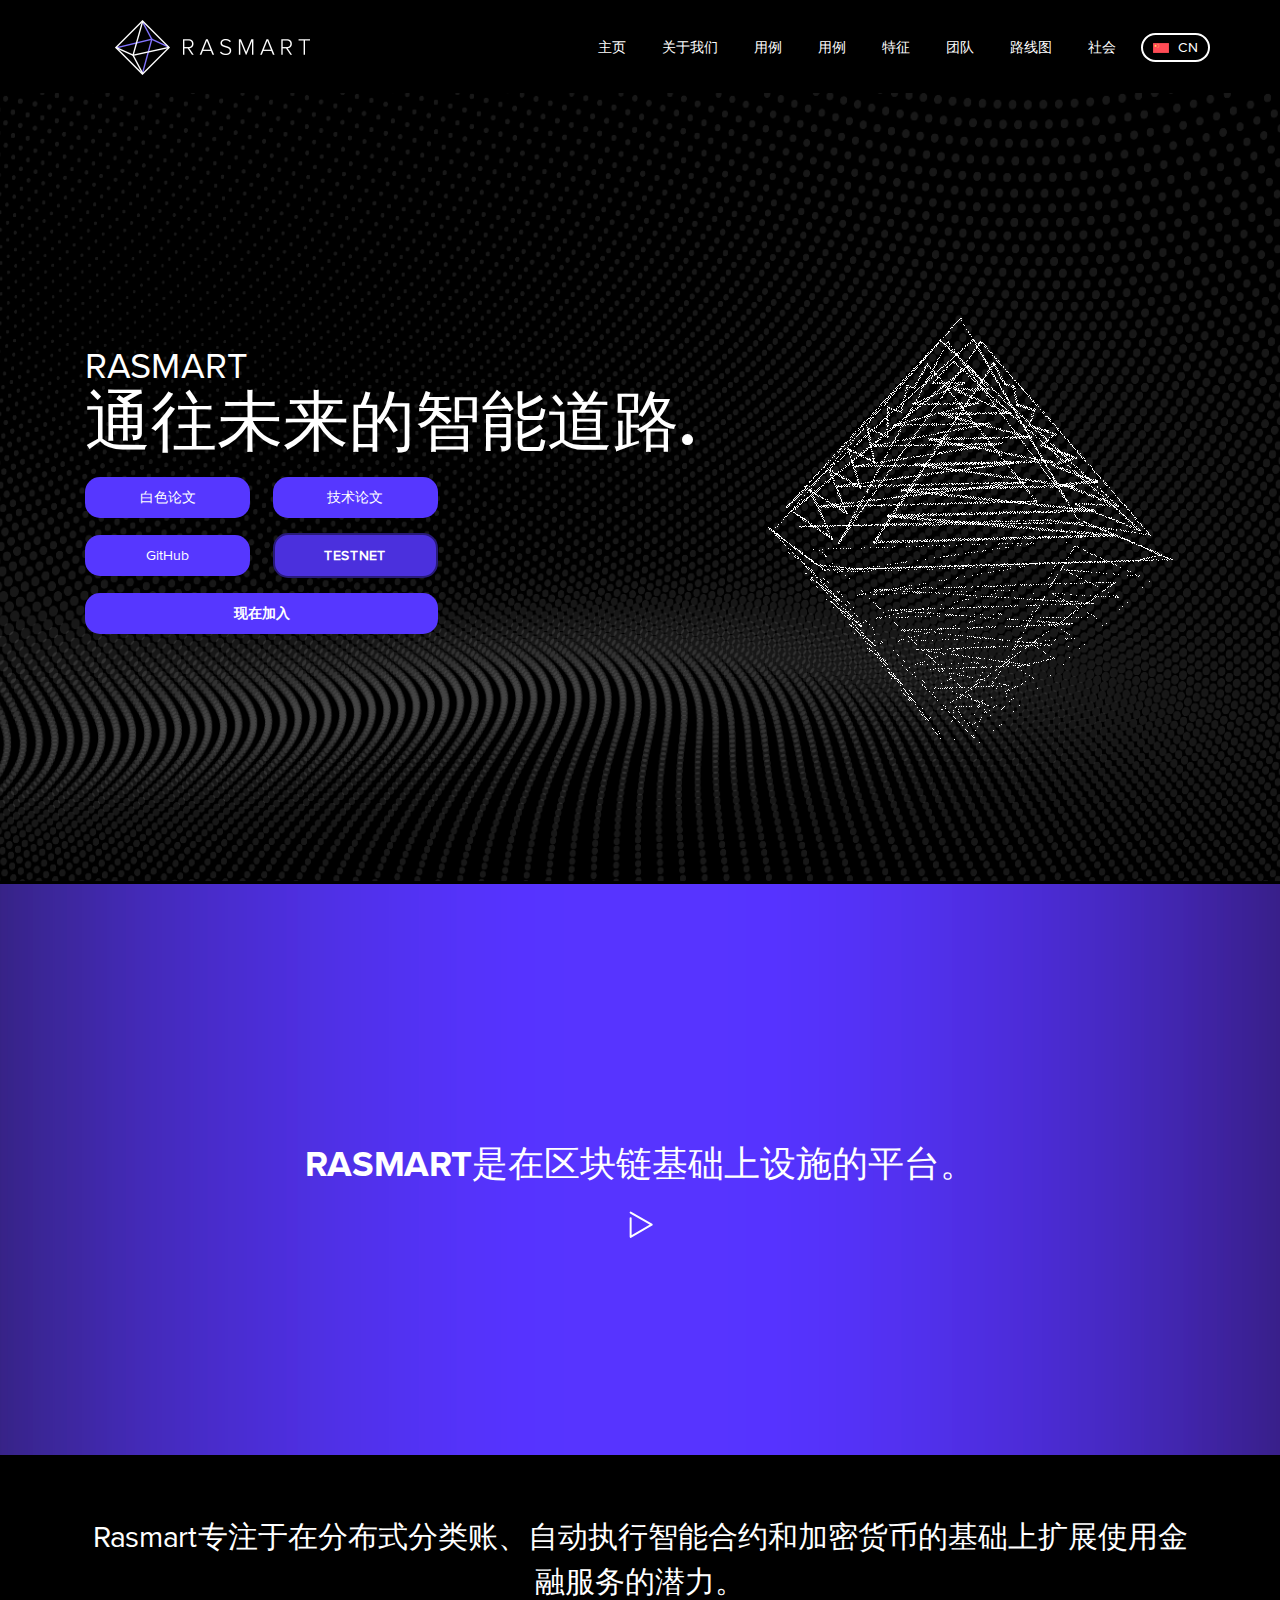
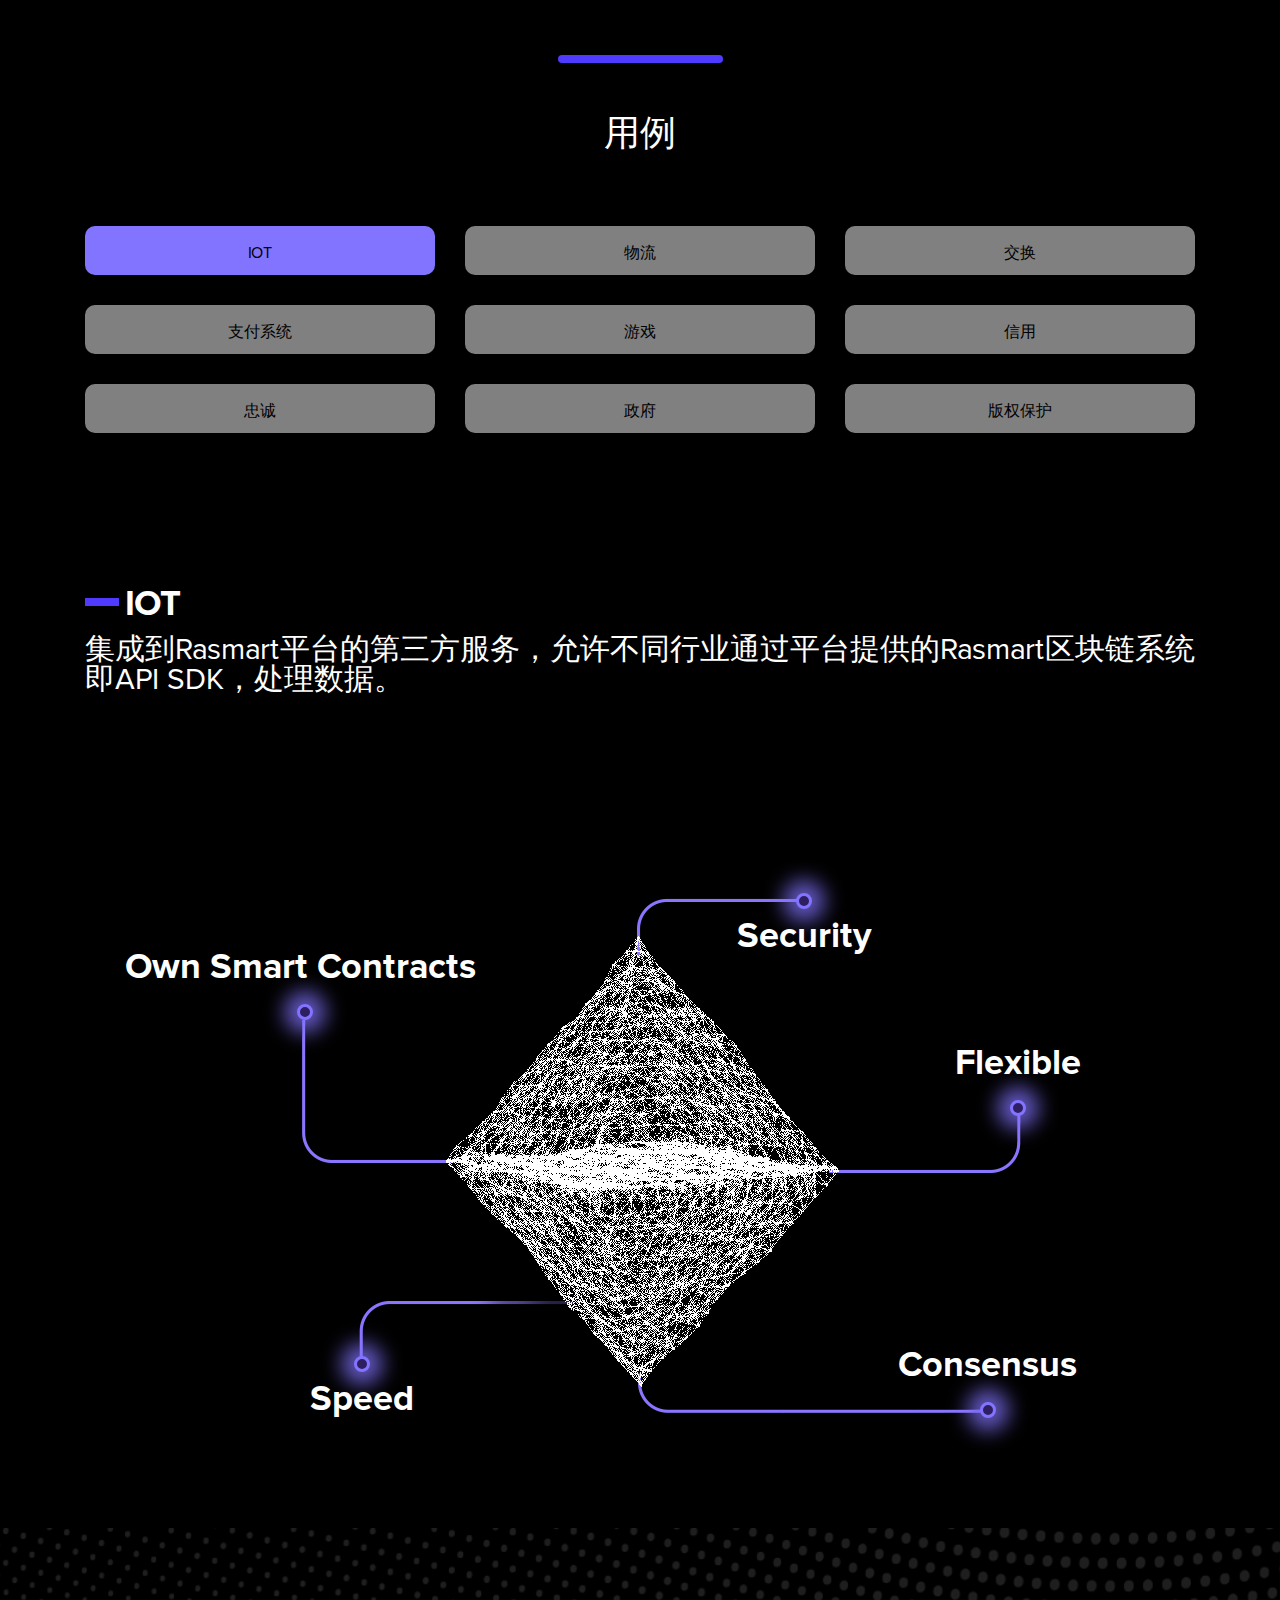
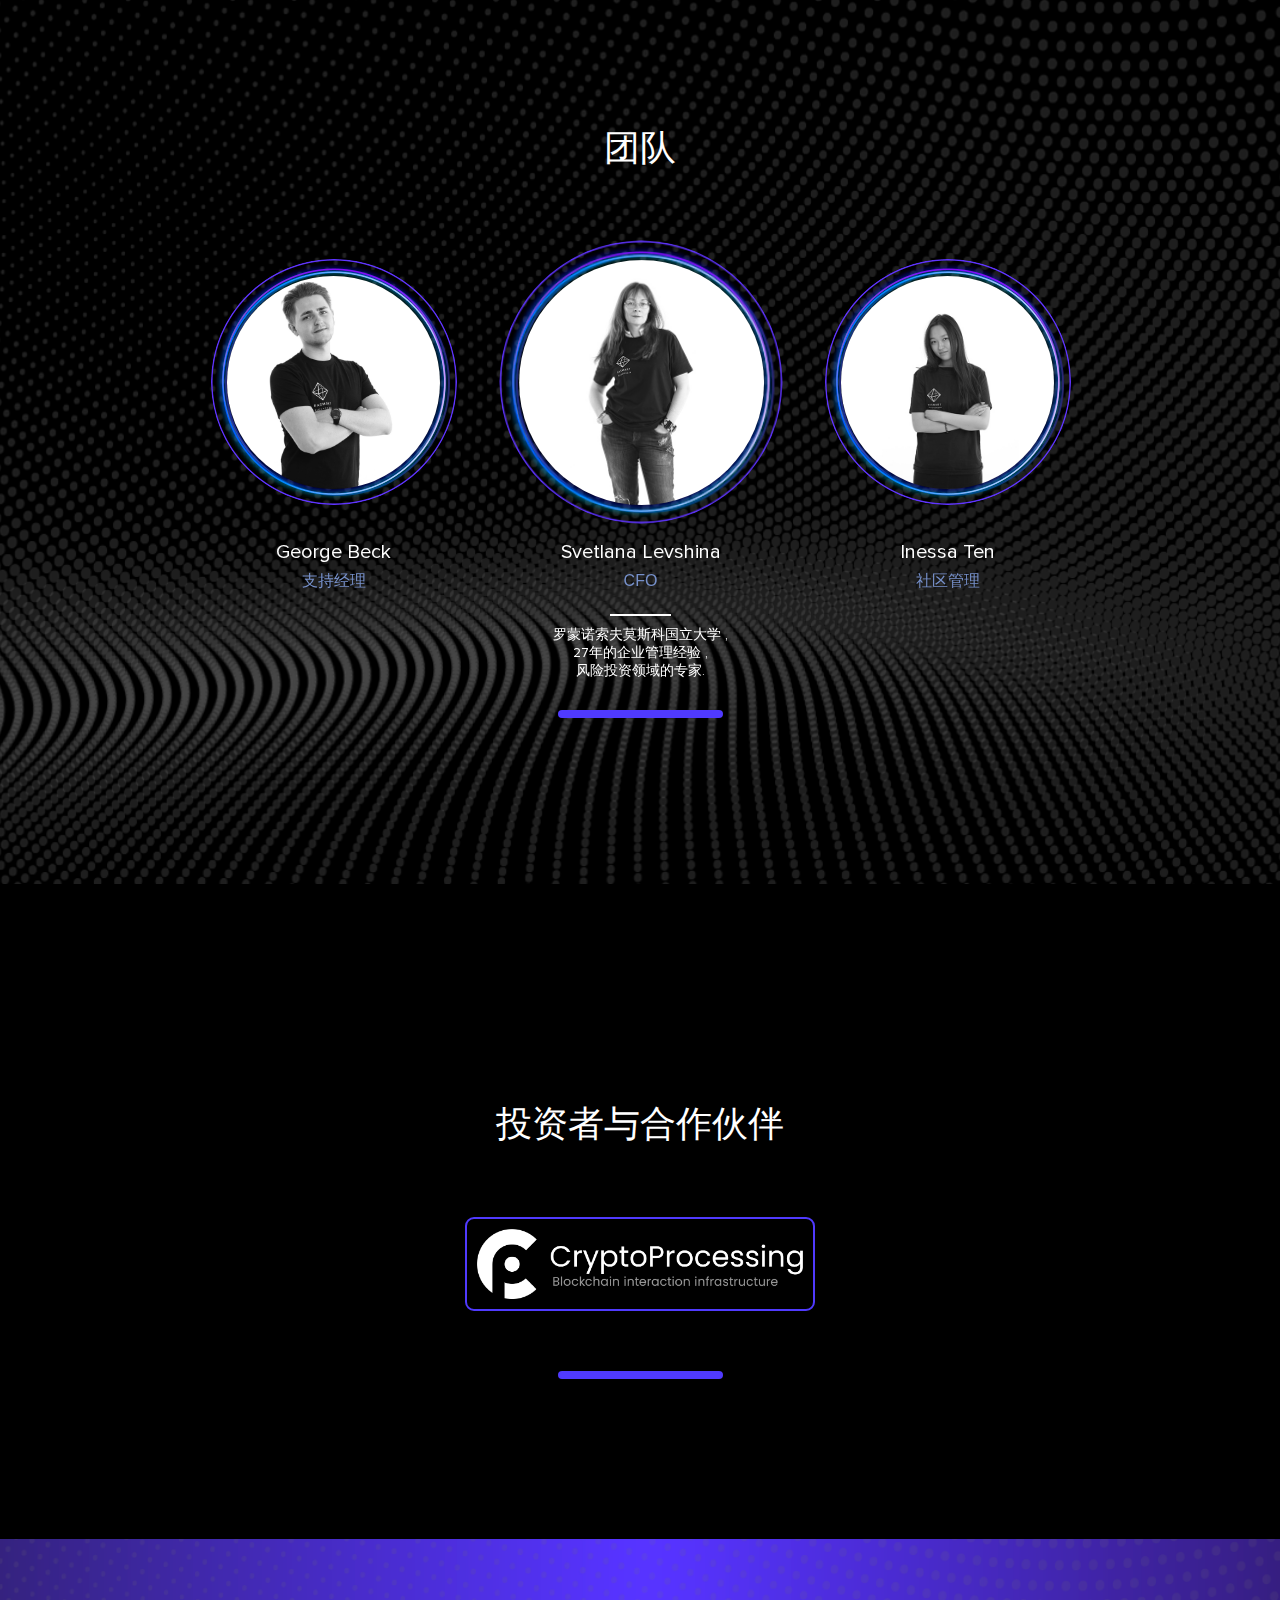
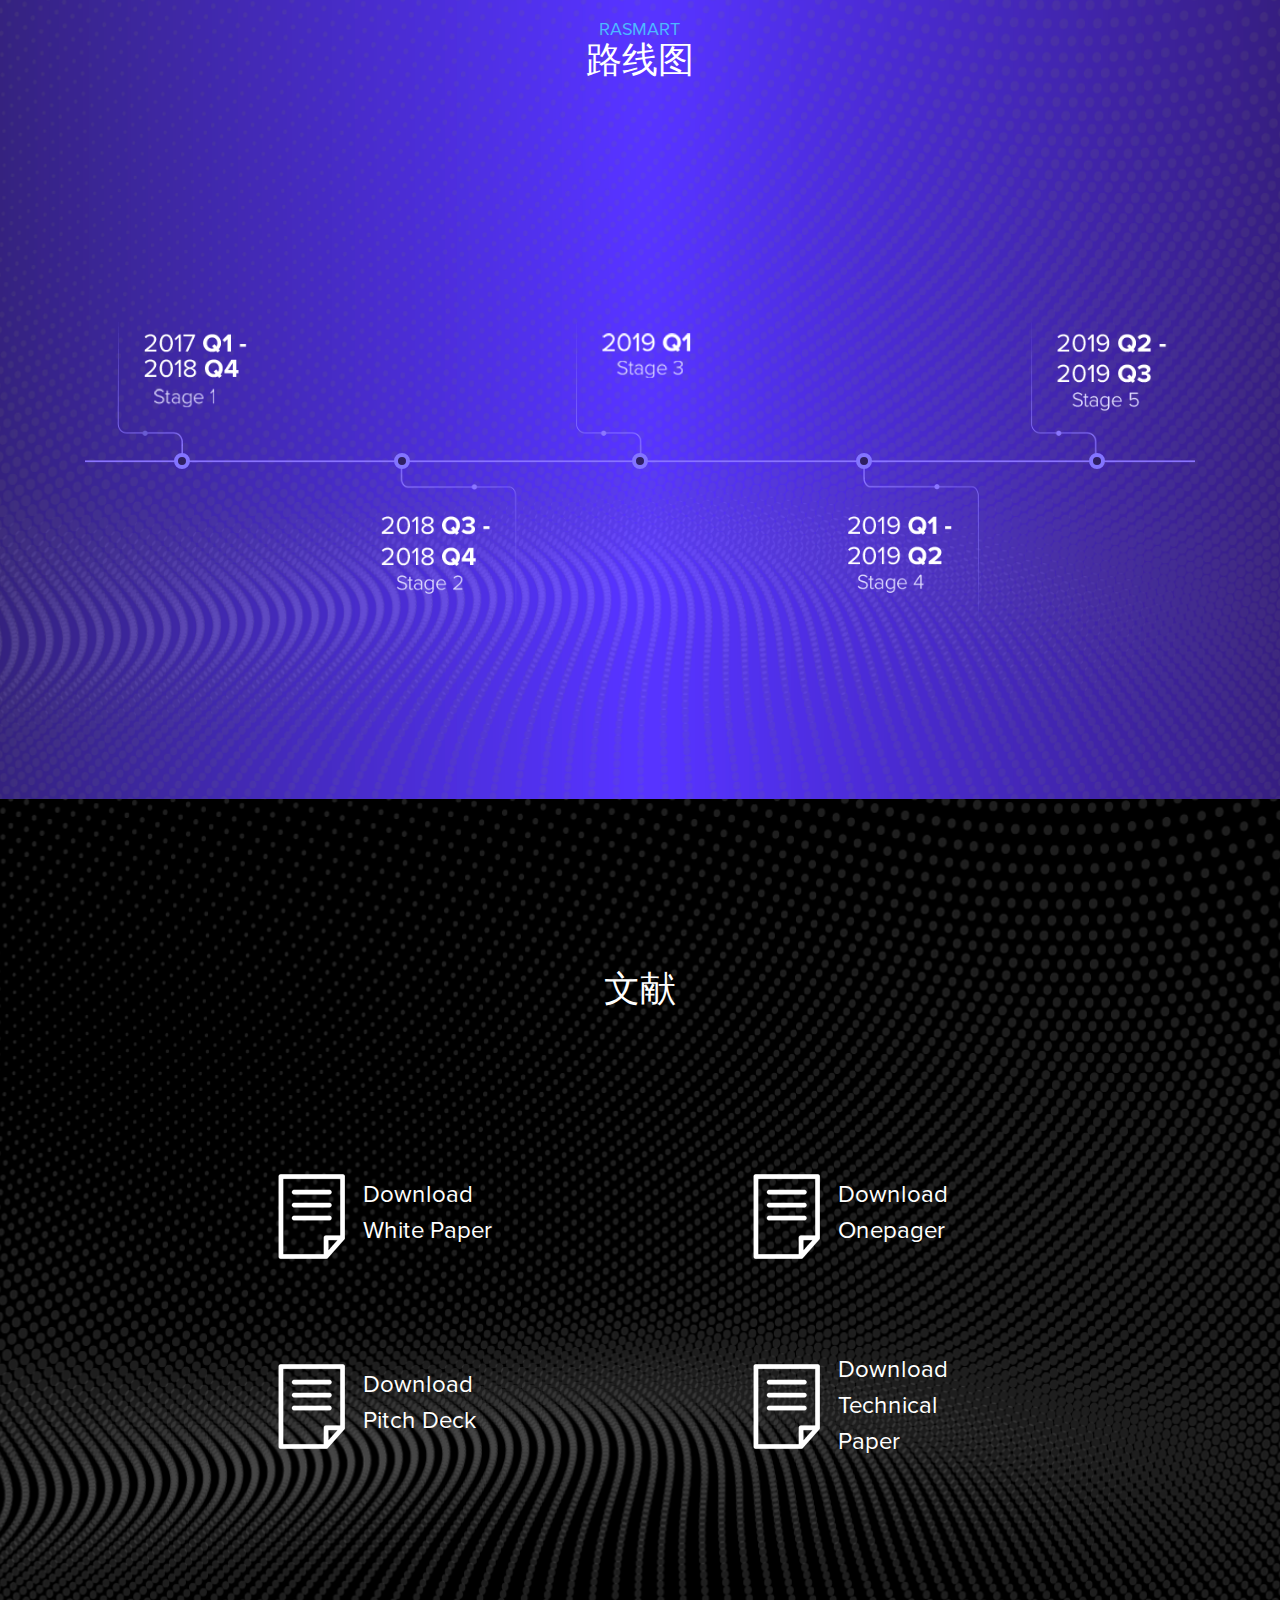
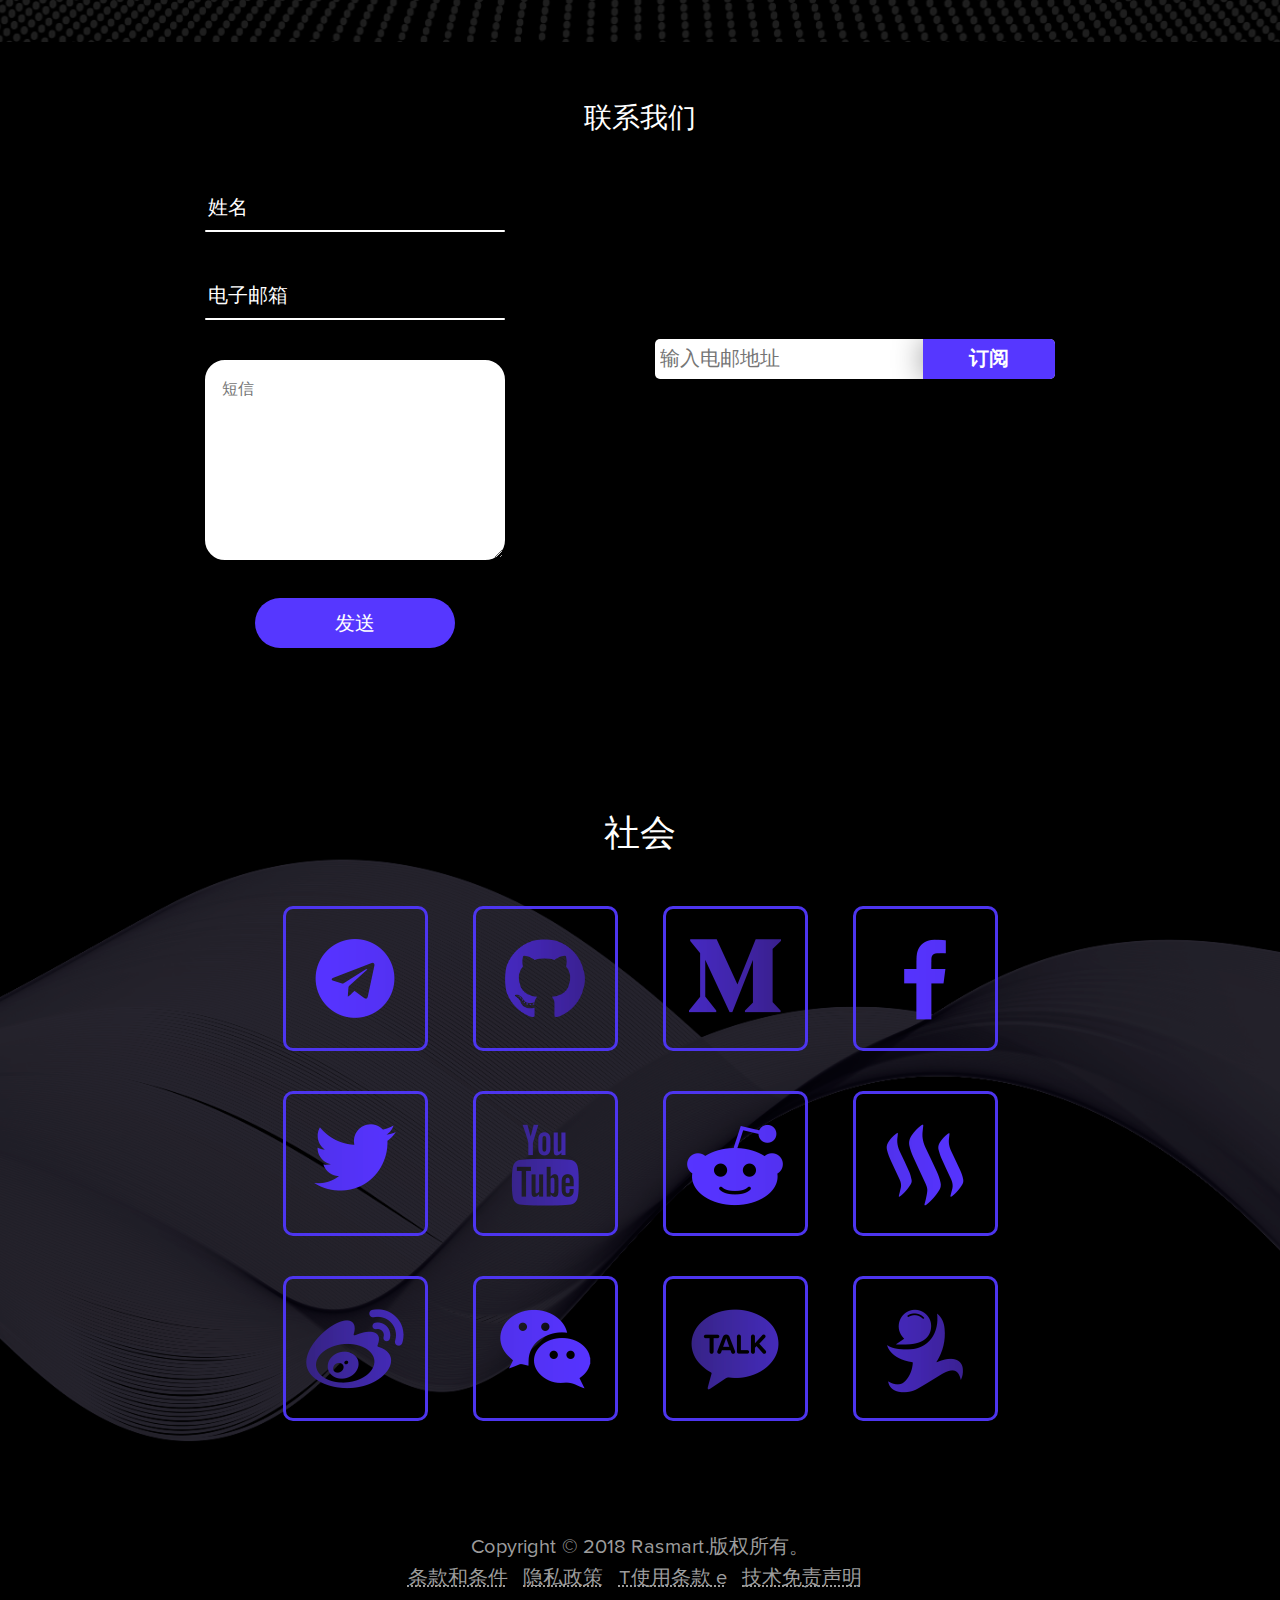
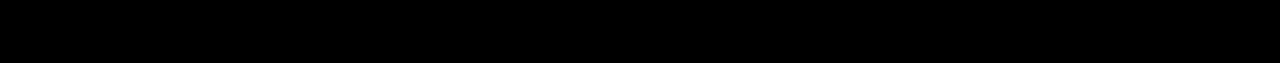
==== cn/index.html @ 676b59a0 "languages" ====
<!DOCTYPE html>
<html lang="cn">
<head>

<!-- Global site tag (gtag.js) - Google Analytics -->
<script async src="https://www.googletagmanager.com/gtag/js?id=UA-129917998-1"></scrlgt> col-sm-6
<script>
  window.dataLayer = window.dataLayer || [];
  function gtag(){dataLayer.push(arguments);}
  gtag('js', new Date());

  gtag('config', 'UA-129917998-1');
</script>
<!-- Google Tag Manager -->
<script>(function(w,d,s,l,i){w[l]=w[l]||[];w[l].push({'gtm.start':
new Date().getTime(),event:'gtm.js'});var f=d.getElementsByTagName(s)[0],
j=d.createElement(s),dl=l!='dataLayer'?'&l='+l:'';j.async=true;j.src=
'https://www.googletagmanager.com/gtm.js?id='+i+dl;f.parentNode.insertBefore(j,f);
})(window,document,'script','dataLayer','GTM-MGPJ5CP');</script>
<!-- End Google Tag Manager -->


	<meta charset="UTF-8">
	<meta name="viewport" content="width=device-width, initial-scale=1">
	<meta name="description" content="Blockchain Rasmart specialized in expanding the potential of using financial services on the basis of a distributed registry, self-executing smart contracts and cryptocurrencies">

	<title>Rasmart -  Blockchain Platform</title>

	<link rel="stylesheet" href="https://use.fontawesome.com/releases/v5.2.0/css/all.css" integrity="sha384-hWVjflwFxL6sNzntih27bfxkr27PmbbK/iSvJ+a4+0owXq79v+lsFkW54bOGbiDQ" crossorigin="anonymous">
	<link rel="stylesheet" href="css/bootstrap.min.css">
	<link rel="stylesheet" href="css/sweetalert.css">
	<link rel="stylesheet" href="css/slick.css">
	<link rel="stylesheet" href="css/jquery.fancybox.min.css">
	<link rel="stylesheet" href="css/slick-theme.css">
	<link rel="stylesheet" href="css/fonts.css">
	<link rel="stylesheet" href="css/main.css">
	<link rel="stylesheet" href="css/media.css">


</head>
<body>
<!-- Google Tag Manager (noscript) -->
<noscript><iframe src="https://www.googletagmanager.com/ns.html?id=GTM-MGPJ5CP"
height="0" width="0" style="display:none;visibility:hidden"></iframe></noscript>
<!-- End Google Tag Manager (noscript) -->
<header>
	<div class="header_top">
		<div class="container">
			<div class="row">
				<div class="col-lg-3 col-12 text-center">
					<a href="#"><img src="img/logo.png" alt="logo"></a>
				</div>
		        <div class="col-lg-9 d-none d-lg-block p0">
					<nav class="text-center">
						<ul class="nav_list text-center">
							<li class="nav_item">
								<a href="#main">主页</a>
							</li>
							<li class="nav_item">
								<a href="#video">关于我们</a>
							</li>
							<li class="nav_item">
								<a href="#case">用例</a>
							</li>
							<li class="nav_item">
								<a href="#features">用例</a>
							</li>
							<li class="nav_item">
								<a href="#team">特征</a>
							</li>
							<li class="nav_item">
								<a href="#timeline_sec">团队</a>
							</li>
							<li class="nav_item">
								<a href="#social">路线图</a>
							</li>
							<li class="nav_item ">
								<a href="/profile" class="PNEXB" onclick="ga(‘send',‘event',‘button',‘profile'); return true;">社会</a>
							</li>
							<li class="nav_item" >
								<div class="dropdown-lang">
								  <div class="dropbtn-lang">CN</div>
								  <div class="dropdown-lang-content">
								    <a href="https://rasmart.io">EN</a>
								    <a href="https://kr.rasmart.io">KR</a>
								    <a href="https://jp.rasmart.io">JP</a>
								  </div>
								</div>
							</li>
						</ul>
					</nav>
				</div>
			</div>

			<div class="row d-block d-lg-none text-center">
				<div class="col-12">
					<div class="mobmenu">
					  <ul>
					    <li class="dropdown">
					      
					      <a href="#" data-toggle="dropdown">Menu</a>
					      <input type="checkbox"/>
					      <ul class="dropdown-menu_list">
					        	<li class="nav_item">
								<a href="#main">主页</a>
							</li>
							<li class="nav_item">
								<a href="#video">关于我们</a>
							</li>
							<li class="nav_item">
								<a href="#case">用例</a>
							</li>
							<li class="nav_item">
								<a href="#features">特征</a>
							</li>
							<li class="nav_item">
								<a href="#team">团队</a>
							</li>
							<li class="nav_item">
								<a href="#timeline">路线图</a>
							</li>
							<li class="nav_item">
								<a href="#social">社会</a>
							</li>
							<li class="nav_item vbn">
								<a href="/profile" class="PNEXB" onclick="ga(‘send',‘event',‘button',‘profile'); return true;">简介</a>
							</li>
							<li>
								<div class="dropdown-lang">
								  <div class="dropbtn-lang">CN</div>
								  <div class="dropdown-lang-content">
								    <a href="https://rasmart.io">EN</a>
								    <a href="https://kr.rasmart.io">KR</a>
								    <a href="https://jp.rasmart.io">JP</a>
								  </div>
								</div>
							</li>
					      </ul>
					    </li>
					  </ul>
					</div>

					

				</div>
			</div>

			

		</div>
	</div>

	<div class="header_main" id="main">
		<div class="container">
			<div class="row">
				<div class="col-12">
					<div class="site_name">
						RASMART
					</div>
					<h1>
						通往未来的智能道路.
					</h1>
				</div>	
			</div>

			<div class="row">
				<div class="col-lg-5 col-12">
					<div class="header__btn_wrapper">
						<a href="doc/WhitePaper.pdf" class="header__btn" target="_blank" onclick="ga(‘send',‘event',‘button',‘WhitePapper'); return true;">白色论文</a>
						<a href="#" class="header__btn mr0 soon_btn" onclick="ga(‘send',‘event',‘button',‘YellowPapper'); return true;">技术论文</a>
					</div>
				</div>
			</div>

			<div class="row">
				<div class="col-lg-5 col-12">
					<div class="header__btn_wrapper">
						<a href="https://github.com/Ra-Smart" class="header__btn">GitHub</a>
						<a href="#" class="header__btn mr0 upper testnet_animat soon_btn" 
					><b>Testnet</b></a>
					
					</div>
				</div>
			</div>
			<div class="row">
				<div class="col-lg-5 col-12">
					<div class="header__btn_wrapper">
						<a href="/profile" class="header__btn_big" onclick="ga(‘send',‘event',‘button',‘join'); return true;"><b>现在加入</b></a>
					</div>
				</div>
			</div>


			<img src="img/1GIF.gif" alt="figure" class="header_figure d-none d-lg-block">
		</div>
	</div>
</header>

<section class="video_section" id="video">




	<div class="container">
		<div class="row text-center">
			<div class="col-12">
				<h2>
					RASMART是在区块链基础上设施的平台。
				</h2>

				<div class='play_btn_box'>
				  <a href="https://www.youtube.com/embed/lrpFOhpmGgo" data-fancybox="video" class='playBut'>
				    
				<!-- Generator: Adobe Illustrator 19.0.0, SVG Export Plug-In  -->
				<svg version="1.1"
					 xmlns="http://www.w3.org/2000/svg" xmlns:xlink="http://www.w3.org/1999/xlink" xmlns:a="http://ns.adobe.com/AdobeSVGViewerExtensions/3.0/"
					 x="0px" y="0px" width="60px" height="60px" viewBox="0 0 213.7 213.7" enable-background="new 0 0 213.7 213.7"
					 xml:space="preserve">

				<polygon class='triangle' id="XMLID_18_" fill="none" stroke-width="7" stroke-linecap="round" stroke-linejoin="round" stroke-miterlimit="10" points="
					73.5,62.5 148.5,105.8 73.5,149.1 "/>
				  
				<circle class='circle' id="XMLID_17_" fill="none"  stroke-width="7" stroke-linecap="round" stroke-linejoin="round" stroke-miterlimit="10" cx="106.8" cy="106.8" r="103.3"/>
				</svg>
  
				  </a>
			</div>
			</div>	
		</div>
	</div>	
</section>

<section class="cases" id="case">
	<div class="container">
		<div class="row text-center">
			<div class="col-12">
				<div class="casee_info">
					Rasmart专注于在分布式分类账、自动执行智能合约和加密货币的基础上扩展使用金融服务的潜力。
				</div>
			</div>
		</div>

		<div class="row">
			<div class="col-12">
				<h2 class="cases_title">
					用例
				</h2>
			</div>
		</div>

		<div class="row ">
			<div class="col-md-4 col-sm-6 col-12">
				<a class="cases_btn IOT btnback" >IOT</a>
			</div>
			<div class="col-md-4 col-sm-6 col-12">
				<a class="cases_btn logistic" >物流</a>
			</div>
			<div class="col-md-4 col-sm-6 col-12">
				<a class="cases_btn exchange " >交换 </a>
			</div>
			<div class="col-md-4 col-sm-6 col-12">
				<a class="cases_btn payment" >支付系统</a>
			</div>
			<div class="col-md-4 col-sm-6 col-12">
				<a class="cases_btn gaming" >游戏</a>
			</div>
			<div class="col-md-4 col-sm-6 col-12">
				<a class="cases_btn credits" >信用</a>
			</div>
			<div class="col-md-4 col-sm-6 col-12">
				<a class="cases_btn loyalty" >忠诚</a>
			</div>
			<div class="col-md-4 col-sm-6 col-12">
				<a class="cases_btn government" >政府</a>
			</div>
			<div class="col-md-4 col-sm-6 col-12">
				<a class="cases_btn copyright" >版权保护</a>
			</div>
			<div id="scroll_text"></div>
		</div>
		
	</div>
</section>

<section class="cases_text">
	<div class="container">
		<div class="row">
			<div class="col-12">
				<div class="cases__content_box iot-content">
					<h3 id="iot" id="iot">
						IOT
					</h3>
					<p class="cases__content_text">
						集成到Rasmart平台的第三方服务，允许不同行业通过平台提供的Rasmart区块链系统即API SDK，处理数据。
					</p>
				</div>
				<div class="cases__content_box logistic-content hide">
					<h3>
						物流
					</h3>
					<p class="cases__content_text">
						开发适用于客户的自动系统，通过集成SLA的投递代理提供商品销售。  <br> 
						这将确保对员工的透明控制，<br> 
						使用智能合约自动化流程，可以自动协调，加快结算和自动控制执行。

					</p>
				</div>
				<div class="cases__content_box exchange-content hide">
					<h3>
						交换 
					</h3>
					<p class="cases__content_text">
						银行业支付系统的自动化，可以在单个单元和跨部门交换上进行扩展。功能：发布、存储、转移金融资产的统一协议，具有公钥和私钥的公共帐户注册系统的分布式网络。安全系统。用于创建服务的内置编程语言。
					</p>
				</div>
				<div class="cases__content_box payment-content hide">
					<h3>
						支付系统 
					</h3>
					<p class="cases__content_text">
						使用RAS加密货币进行计算。
企业可以使用RAS加密货币作为交易各方之间的支付单位。 

						<br>
						这将允许您通过交易所API自动交换法定货币和其他货币的RAS。使用其他加密货币进行转账


					</p>
				</div>
				<div class="cases__content_box gaming-content hide">
					<h3>
						游戏
					</h3>
					<p class="cases__content_text">
						区块链技术将通过开放性和组织者防止欺诈的保证来提高游戏服务的可信度。<br>
						区块链提供了不是使用银行卡和账户而是使用Rasmart代币（RAS）执行交易的功能，也就是说，加密货币作为游戏内的结算手段。

					</p>
				</div>
				<div class="cases__content_box credits-content hide">
					<h3>
						信用 
					</h3>
					<p class="cases__content_text">
						使用基于智能合约的机器人为加密货币中的个人和法人实体提供贷款。借款处理。 <br>
						申请处理不是在贷方的服务器上进行，而是在区块链上进行。该决定将基于信用记录和评分服务的智能合约做出。加密货币发行。

					</p>
				</div>
				<div class="cases__content_box loyalty-content hide">
					<h3>
						忠诚 
					</h3>
					<p class="cases__content_text">
						传统的忠诚计划难以支持并且对用户来说不方便。Rasmart作为一种新型操作平台，可以改变情况。Rasmart可以作为所有交互发生的操作平台，平台上发布的代币是一种行动积分。 

					</p>
				</div>
				<div class="cases__content_box government-content hide">
					<h3>
						政府  
					</h3>
					<p class="cases__content_text">
						通过分散式加密存储系统支付水电费。
					</p>
				</div>
				<div class="cases__content_box copyright-content hide">
					<h3>
						版权保护
					</h3>
					<p class="cases__content_text">
							技术允许将与各种过程有关的信息记录到在未更改和分散的网络中。服务用户下载使用特殊程序创建的唯一号码（哈希）。<br><br>
						权利持有者将此号码放在Rasmart区块链的分布式分类账中。在作者身份的数据记录在区块链中后，再也无法对其进行更改。区块链中指定的数据无法更改。服务的可用性：系统的任何参与者可以创建作者身份的记录，阅读信息是免费的。安全存储和更新数字知识产权数据。保护作者和用户免受其权利的侵犯。
					</p>
				</div>
			</div>
		</div>
	</div>
</section>

<section class="figure_sec" id="features">
	<div class="container">
		<div class="row">
			<div class="col-12">
				<div class="figure_sec_wrapper">
					
					<div class="line_content_wrapper flexible_block">
						<div class="link_line flexibleline">
							<img src="img/flexibleline.png" alt="">
						</div>

						<div class="figure_sec_text">
							Flexible
							<div class="figure_sec_point figure_info-win" data-figure_info-win="Cross-platform API allowing to implement <br> the process  of integration with <br>platforms realized with the
							use of various <br>	nological approaches."></div>
						</div>
					</div>


					<div class="line_content_wrapper security_block">
						<div class="link_line securityline">
							<img src="img/securityline.png" alt="" class="d-none d-xl-block">
							<img src="img/securityline1.png" alt="" class="d-block d-xl-none">
						</div>

						<div class="figure_sec_text">
							<div class="figure_sec_point figure_info-win" data-figure_info-win="
							- Hash-function <br>
							- Blake2s <br>
							- Digital signature scheme(Elliptical curves)"></div>
							Security
						</div>
					</div>

					<div class="line_content_wrapper contact_block">
						<div class="figure_sec_text figure_sec_text-contact">
							Own Smart Contracts
							<div class="figure_sec_point figure_info-win" data-figure_info-win="
							- Small <br>
							- Fast <br>
							- Protected from malicious modifications<br>
							- Lua-based<br>
							- Proprietary standard and sdk
							"></div>
							
						</div>
						<div class="link_line contactline">
							<img src="img/contactline.png" alt="">
						</div>
					</div>

					<div class="line_content_wrapper consensus_block">
						<div class="figure_sec_text">
							Consensus
							<div class="figure_sec_point figure_info-win" data-figure_info-win="Modified algorithm of Byzantine generals <br> (with the mechanism of secure <br>selection of
							candidates for trusted nodes)"></div>
							
						</div>
						<div class="link_line consensusline">
							<img src="img/consensusline.png" alt="" class="d-none d-md-block">
							<img src="img/consensusline1.png" alt="" class="d-block d-md-none">

						</div>
					</div>

					<div class="line_content_wrapper speed_block">
						<div class="figure_sec_text">
							
							<div class="figure_sec_point figure_info-win" data-figure_info-win="
							- High transaction processing speed <br> 
							- Low loss percentage"></div>
							Speed
						</div>
						<div class="link_line speedline">
							<img src="img/speedline.png" alt="" class="d-none d-md-block">
							<img src="img/speedline1.png" alt="" class="d-block d-md-none">
						</div>
					</div>
					
						<img src="img/2GIF.gif" alt="" class="figure_sec_main-figure">
					
				</div>
			</div>	
		</div>
	</div>
</section>

<section class="team-advisors">
	<div class="container">
		<div class="row text-center">
			<div class="col-12">
				<h2 id="team">
					团队
				</h2>
			</div>
		</div>
		<div class="row">
			<div class="col-xl-10 col-12 offset-xl-1">
				<div class="team_slider_wrapper">
					<div class="team_slider_foto">
						<div class="team_slider_item text-center">
							<div class="slider_circle_light">
								<img src="img/2.png" alt="">
							</div>
							<h5>
								Svetlana Levshina
							</h5>

							<span class="sp-info">
								CFO
							</span>
						</div>
						<div class="team_slider_item text-center">
							<div class="slider_circle_light">
								<img src="img/4.png" alt="">
							</div>
							<h5>
								Inessa Ten 
							</h5>

							<span class="sp-info">
								社区管理 
							</span>
						</div>
						<div class="team_slider_item text-center">
							<div class="slider_circle_light">
								<img src="img/5.png" alt="">
							</div>
							<h5>
								Alexandr Raag 
							</h5>

							<span class="sp-info">
								CEO 
							</span>
						</div>
						<div class="team_slider_item text-center">
							<div class="slider_circle_light">
								<img src="img/6.png" alt="">
							</div>
							<h5>
								Sergey Safronenko 
							</h5>

							<span class="sp-info">
								COO
							</span>
						</div>
						<div class="team_slider_item text-center">
							<div class="slider_circle_light">
								<img src="img/7.png" alt="">
							</div>
							<h5>
								 Boris Dergachev 
							</h5>

							<span class="sp-info">
								CTO 
							</span>
						</div>
						<div class="team_slider_item text-center">
							<div class="slider_circle_light">
								<img src="img/8.png" alt="">
							</div>
							<h5>
								Vladislav Cherkasov 
							</h5>

							<span class="sp-info">
								CMO 
							</span>
						</div>
						<div class="team_slider_item text-center">
							<div class="slider_circle_light">
								<img src="img/9.png" alt="">
							</div>
							<h5>
								George Beck 
							</h5>

							<span class="sp-info">
								支持经理   
							</span>
						</div>
					</div>

					<div class="team_slider_info">
						<div class="team_slide_info text-center">
							<p class="slide_info_text ">
								罗蒙诺索夫莫斯科国立大学 ,<br>  27年的企业管理经验 ,<br> 风险投资领域的专家.
							</p>
						</div>
						<div class="team_slide_info text-center">
							<p class="slide_info_text ">
								韩国市场上公共关系 
							</p>
						</div>
						<div class="team_slide_info text-center">
							<p class="slide_info_text ">
								C ++高级开发工程师, <br>初创公司领域的专家.
							</p>
						</div>
						<div class="team_slide_info text-center">
							<p class="slide_info_text ">
								 俄罗斯联邦总统国民经济和行政学院<br> 艺术资本集团, 俄罗斯映画影业, <br> 俄罗斯WEIT media。
							</p>
						</div>
						<div class="team_slide_info text-center">
							<p class="slide_info_text ">
								C ++领导开发工程师, 
								<br>
								Aeroflot航空学校、MapVis的工作经验。
							</p>
						</div>
						<div class="team_slide_info text-center">
							<p class="slide_info_text ">
								加密货币营销人员拥有2年与区块链初创公司合作的经验。
							</p>
						</div>
						<div class="team_slide_info text-center">
							<p class="slide_info_text ">
								Telegram support manager.
							</p>
						</div>
					</div>
				</div>
			</div>
		</div>


	<!-- Advisors HIDE-->

		<div class="row text-center d-none">
			<div class="col-12">
				<h2 id="advisors">
					Advisors
				</h2>
			</div>
		</div>
		<div class="row d-none">
			<div class="col-xl-10 col-12 offset-xl-1">
				<div class="team_slider_wrapper">
					<div class="team_slider_foto-advisors " id="second">
						<div class="team_slider_item text-center">
							<div class="slider_circle_light">
								
							</div>
							<h5>
								Name
							</h5>

							<span class="sp-info">
								Text
							</span>
						</div>
						<div class="team_slider_item text-center">
							<div class="slider_circle_light">
								
							</div>
							<h5>
								 Name
							</h5>

							<span class="sp-info">
								Text
							</span>
						</div>
						<div class="team_slider_item text-center">
							<div class="slider_circle_light">
								
							</div>
							<h5>
								 Name
							</h5>

							<span class="sp-info">
								Text 
							</span>
						</div>
						<div class="team_slider_item text-center">
							<div class="slider_circle_light">
								
							</div>
							<h5>
								Name
							</h5>

							<span class="sp-info">
								Text 
							</span>
						</div>
					</div>

					<div class="team_slider_info-advisors" >
						<div class="team_slide_info text-center">
							<p class="slide_info_text ">
								TEXT
							</p>
						</div>
						<div class="team_slide_info text-center">
							<p class="slide_info_text ">
								TEXT
							</p>
						</div>
						<div class="team_slide_info text-center">
							<p class="slide_info_text ">
								TEXT
							</p>
						</div>
						<div class="team_slide_info text-center">
							<p class="slide_info_text ">
								TEXT
							</p>
						</div>
					</div>
				</div>
			</div>
		</div>
	</div>	
</section>

<section class="partners" id="partners">
	<div class="container">
		<div class="row">
			<div class="col-12">
				<h2 class="partners_title">
					投资者与合作伙伴
				</h2>
			</div>
		</div>

		<div class="row text-center">
				<!-- <div class="col-xl-3 col-lg-4 col-sm-6 col-12">
					<div class="partner_block">
						<img src="img/partner_1.png" alt="img">
					</div>
				</div> -->
				<div class="col-lg-4 offset-lg-4 col-sm-6 offset-sm-3 
				col-12">
					<div class="partner_block">
						<img src="img/partner_1.png" alt="img">
					</div>
				</div>
		</div>

		<div class="partnerl_underline"></div>
	</div>
</section>

<section class="timeline_sec" id="timeline_sec">
	<div class="container ">
		<div class="row">
			<div class="col-12">
				<h2 class="timeline_title">
					路线图
				</h2>
			</div>
		</div>

		<div class="row ">
			<div class="col-12 ">
				<div class="timeline_wrapper">
					<img src="img/timeline2.png" alt="" class="timeline_img
					d-none d-md-block">
					<img src="img/timeline3.png" alt="" class="timeline1_img
					d-block d-md-none">
					
					<div>
						<div class="timeline_circle timeline_circle-first tooltip_timeline">
							<div class="tooltip-down tooltip_timeline-content-down">
			 			   		<div class="tooltip-arrow-down tooltip_timeline-arrow-down"></div>
			    					<div class="tooltip_text text-left">
			    						<div>
			    							<span>1.</span>
											思想产生
			    						</div>
			    						<div>
			    							<span>2.</span>
											团队建设
			    						</div>
			    						<div>
			    							<span>3.</span>
											试验场的建设
			    						</div>
									</div>
							</div>
						</div>
					</div>

					<div>
						<div class="timeline_circle timeline_circle-second
						tooltip_timeline">
							<div class="tooltip_timeline-content">
			 			   		<div class="tooltip_timeline-arrow"></div>
			    				<div class="tooltip_text text-left">
			    					<div>
			    						<span>1.</span>
										项目视觉部分的原型设计
			    					</div>
			    					<div>
			    						<span>2.</span>
										私人平台发布会、代币销售

			    					</div>
			    					<div>
			    						<span>3.</span>
										试验场优化
										合作伙伴搜索
			    					</div>
								</div>
							</div>

						</div>
					</div>

					<div>
						<div class="timeline_circle timeline_circle-third
						tooltip_timeline">
							<div class="tooltip-down tooltip_timeline-content-down">
			 			   		<div class="tooltip-arrow-down tooltip_timeline-arrow-down"></div>
			    				<div class="tooltip_text text-left">
			    					<div>
			    						<span>1.</span>
										决策模块修正
			    					</div>
			    					<div>
			    						<span>2.</span>
										API使用优化
			    					</div>
			    					<div>
			    						<span>3.</span>
										多集群统一入口的实现
			    					</div>
			    					<div>
			    						<span>4.</span>
										智能合约的基本功能
			    					</div>
			    					<div>
			    						<span>5.</span>
										视觉部分再造
			    					</div>
			    					<div>
			    						<span>6.</span>
										各种平台零钱包实现
			    					</div>
			    					<div>
			    						<span>7.</span>
										服务数据收集控制器的预览版
			    					</div>
			    					<div>
			    						<span>8.</span>
										代币公开销售
			    					</div>
								</div>
							</div>
						</div>
					</div>

					<div>
						<div class="timeline_circle timeline_circle-fourth
						tooltip_timeline">
							<div class="tooltip_timeline-content">
			 			   		<div class="tooltip_timeline-arrow"></div>

			    				<div class="tooltip_text text-left">
			    					<div>
			    						<span>1.</span>
										决策模块的全面实施
			    					</div>
			    					<div>
			    						<span>2.</span>
										开发API分离模型
			    					</div>
			    					<div>
			    						<span>3.</span>
										数据库优化（大数据、 高负载）

			    					</div>
			    					<div>
			    						<span>4.</span>
										用于智能合约开发的SDK的基本版开发

			    					</div>
			    					<div>
			    						<span>5.</span>
										在资源管理器中加载大量数据的功能新设计

			    					</div>
			    					<div>
			    						<span>6.</span>
										额外数据加密的实现

			    					</div>
			    					<div>
			    						<span>7.</span>
										可靠财务数据收集模块的功能修正
			    					</div>
			    				</div>
							</div>
						</div>
					</div>

					<div>
						<div class="timeline_circle timeline_circle-fifth
						tooltip_timeline">
							<div class="tooltip-down tooltip_timeline-content-down">
			 			   		<div class="tooltip-arrow-down tooltip_timeline-arrow-down"></div>

			    				<div class="tooltip_text text-left">
			    					<div>
			    						<span>1.</span>
										决策模块：与预约交易池的并行处理
			    					</div>
			    					<div>
			    						<span>2.</span>
										在可靠财务数据收集的安全模块中提供可信
			    					</div>
			    					<div>
			    						<span>3.</span>
										API功能修正
			    					</div>
			    					<div>
			    						<span>4.</span>
										SDK智能合约的发布版本发布

			    					</div>
			    					<div>
			    						<span>5.</span>
										网络零钱包安全系统的修正

			    					</div>
			    					<div>
			    						<span>6.</span>
										零钱包的发布版本
			    					</div>
			    				</div>
							</div>
						</div>
					</div>
				</div>
				
			</div>
		</div>
	</div>
</section>

<section class="documents">
	<div class="container">
		<div class="row">
			<div class="col-12">
				<h2>
					文献

				</h2>
			</div>
		</div>
		<div class="row">
			<div class="col-lg-5 col-sm-6 offset-lg-1">
				<a href="doc/WhitePaper.pdf" target="_blank" class="documents_wrapper"> 
					Download
					White Paper
				</a>	
			</div>
			<div class="col-lg-5 col-sm-6">
				<a href="doc/op_rasmart.pdf" target="_blank" class="documents_wrapper"> 
					Download
					Onepager
				</a>	
			</div>
		</div>
		<div class="row">
			<div class="col-lg-5 col-sm-6 offset-lg-1">
				<a href="doc/pd_rasmart.pdf" target="_blank" class="documents_wrapper"> 
					Download
					<br>
					Pitch Deck
				</a>	
			</div>
			<div class="col-lg-5 col-sm-6">
				<a href="#" target="_blank" class="documents_wrapper pt0 soon_btn"> 
					Download
					Technical
					Paper
				</a>	
			</div>
		</div>
	</div>
</section>

<section class="form_block">
	<div class="container">
		<div class="row">
			<div class="col-12">
				<div class="modal__form_title text-center">
      			联系我们
      		</div>
			</div>	
		</div>
		<div class="row">
			<div class="col-md-6 col-12">
    			<div class="modal-box">
      		
	     		 	<form id="feedback" action="/feedbacks" class="form_modal" method="post">
				 	<label class="lblInp m-btm-40" for="name">
				    <input type="name" id="name" name="feedback[name]" required>
				    <label for="name">姓名</label>
				    <i class="fas fa-user-alt" aria-hidden="true"></i>

				  	</label>
				   	<label class="lblInp m-btm-40" for="mail">
				    <input type="email" id="mail" name="feedback[email]" required>
				    <label for="mail">电子邮箱</label>
				    <i class="fa fa-envelope" aria-hidden="true"></i>
				  	</label>
 					<textarea name="feedback[text]" id="" placeholder="短信" required></textarea>


				 	 <button type="submit" class="modal__form_btn">发送</button>


					</form>
	    		</div>
			</div>

			<div class="col-md-6 col-12">
				<div class="form_block_sub">
					<form id="subscription" action="/subscriptions">
						<input required type="email" name="subscription[email]" placeholder="输入电邮地址">
						<button type="submit">订阅</button>
					</form>
				</div>
			</div>
		</div>
	</div>
</section>

<section class="social" id="social">
	<div class="container">
		<div class="row">
			<div class="col-12">
				<h2 class="social_title">
					社会
				</h2>
			</div>
		</div>

		<div class="row text-center">
			<div class="col-xl-2 col-sm-3 col-6 offset-xl-2">
				<div class="social_icon text-center">
					<a href="https://t.me/rasmart_chat"><img src="img/telegram.png" alt="" class="social_icons_img"></a>
				</div>
			</div>
			<div class="col-xl-2 col-sm-3 col-6 ">
				<div class="social_icon text-center">
					<a href="https://github.com/Ra-Smart"><img src="img/github.png" alt="" class="social_icons_img"></a>
				</div>
			</div>
			<div class="col-xl-2 col-sm-3 col-6">
				<div class="social_icon text-center">
					<a href="https://medium.com/@rasmart.info"><img src="img/mlogo.png" alt="" class="social_icons_img"></a>
				</div>
			</div>
			<div class="col-xl-2 col-sm-3 col-6">
				<div class="social_icon text-center">
					<a href="https://www.facebook.com/rasmartblockchain/"><img src="img/facebook.png" alt="" class="social_icons_img"></a>
				</div>
			</div>
			
			
			
		</div>
		<div class="row text-center">
			<div class="col-xl-2 col-sm-3 col-6 offset-xl-2">
				<div class="social_icon text-center">
					<a href="https://twitter.com/RASMART_INFO"><img src="img/twitter.png" alt="" class="social_icons_img"></a>
				</div>
			</div>
			<div class="col-xl-2 col-sm-3 col-6  ">
				<div class="social_icon text-center">
					<a href="https://www.youtube.com/channel/UCVvkkHEkESSxgS7xcS-vjIg?disable_polymer=true"><img src="img/youtube.png" alt="" class="social_icons_img"></a>
				</div>
			</div>
			<div class="col-xl-2 col-sm-3 col-6 ">
				<div class="social_icon text-center">
					<a href="https://www.reddit.com/user/rasmart"><img src="img/reddit.png" alt="" class="social_icons_img"></a>
				</div>
			</div>
			<div class="col-xl-2 col-sm-3 col-6 ">
				<div class="social_icon text-center">
					<a href="https://steemit.com/@rasmart"><img src="img/trith.png" alt="" class="social_icons_img"></a>
				</div>
			</div>
			
		</div>
		<div class="row text-center">
			<div class="col-xl-2 col-sm-3 col-6 offset-xl-2">
				<div class="social_icon text-center">
					<a href="#"><img src="img/stimit.png" alt="" class="social_icons_img soon_btn"></a>
				</div>
			</div>
			<div class="col-xl-2 col-sm-3 col-6 ">
				<div class="social_icon text-center">
					<a href="#"><img src="img/wechat.png" alt="" class="social_icons_img soon_btn"></a>
				</div>
			</div>
			<div class="col-xl-2 col-sm-3 col-6 ">
				<div class="social_icon text-center">
					<a href="#"><img src="img/kakotalka.png" alt="" class="social_icons_img soon_btn"></a>
				</div>
			</div>
			
			<div class="col-xl-2 col-sm-3 col-6 ">
				<div class="social_icon text-center">
					<a href="https://golos.io/@rasmart"><img src="img/golos.png" alt="" class="social_icons_img"></a>
				</div>
			</div>
			
			
			
			
		</div>
	</div>
</section>

<footer class="footer">
	<div class="container">
		<div class="row text-center">
			<div class="col-12">
				<span class="footer_text">
					Copyright © 2018 Rasmart.版权所有。 
				</span>
				<br>
				<a href="doc/tac.pdf">条款和条件</a>
				<a href="#">隐私政策 </a>
				<a href="#">T使用条款 e</a>
				<a href="doc/td.pdf">技术免责声明</a>
			</div>
		</div>
	</div>
</footer>

<!-- Modal
<div class="modal-overlay">
  <div class="modal">
    
    <a class="close-modal">
      <svg viewBox="0 0 20 20">
        <path fill="#000000" d="M15.898,4.045c-0.271-0.272-0.713-0.272-0.986,0l-4.71,4.711L5.493,4.045c-0.272-0.272-0.714-0.272-0.986,0s-0.272,0.714,0,0.986l4.709,4.711l-4.71,4.711c-0.272,0.271-0.272,0.713,0,0.986c0.136,0.136,0.314,0.203,0.492,0.203c0.179,0,0.357-0.067,0.493-0.203l4.711-4.711l4.71,4.711c0.137,0.136,0.314,0.203,0.494,0.203c0.178,0,0.355-0.067,0.492-0.203c0.273-0.273,0.273-0.715,0-0.986l-4.711-4.711l4.711-4.711C16.172,4.759,16.172,4.317,15.898,4.045z"></path>
      </svg>
    </a>

    <div class="modal-box">
      		<div class="modal__form_title text-center">
      			Join the Whitelist
      		</div>
     	 <form id="form" action="mail.php" class="form_modal" method="post">
			 <label class="lblInp m-btm-40" for="name">
			    <input type="name" id="name" name="user_name" required>
			    <label for="name">Name</label>
			    <i class="fas fa-user-alt" aria-hidden="true"></i>

			  </label>
			   <label class="lblInp m-btm-40" for="mail">
			    <input type="email" id="mail" name="user_email"required>
			    <label for="mail">E-mail</label>
			    <i class="fa fa-envelope" aria-hidden="true"></i>
			  </label>

			  <label class="lblInp m-btm-40" for="amount">
			    <input type="number" min="1" id="amount" class="no_arrow" 
			    name="user_amount" required>
			    <label for="amount">Amount in ETH</label>
			    <i class="fab fa-ethereum" aria-hidden="true"></i>
			  </label>

			  
			  <input class="hidden-xs-up" id="cbx" type="checkbox" required>
			  <label class="cbx" for="cbx"></label>
			  <label class="lbl" for="cbx"><a href="#" class="privacy_modal_btn">I agree with t&c and privacy policy</a></label>

			  <button type="submite" class="modal__form_btn">Send</button>


		</form>
    </div>
    
  </div>
</div>  -->

	<script src="js/jquery-3.3.1.min.js"></script>
	<script src="js/sweetalert.js"></script>
	<script src="js/jquery.fancybox.min.js"></script>
	<script src="js/headhesive.min.js"></script>
	<script src="js/bootstrap.min.js"></script>
	<script src="js/slick.min.js"></script>
	<script src="js/main.js"></script>
	<script src="js/extra.js"></script>
</body>
</html>
---- cn/css/sweetalert.css ----
body.stop-scrolling {
  height: 100%;
  overflow: hidden; }

.sweet-overlay {
  background-color: black;
  /* IE8 */
  -ms-filter: "progid:DXImageTransform.Microsoft.Alpha(Opacity=40)";
  /* IE8 */
  background-color: rgba(0, 0, 0, 0.4);
  position: fixed;
  left: 0;
  right: 0;
  top: 0;
  bottom: 0;
  display: none;
  z-index: 10000; }

.sweet-alert {
  background-color: white;
  font-family: 'Open Sans', 'Helvetica Neue', Helvetica, Arial, sans-serif;
  width: 478px;
  padding: 17px;
  border-radius: 5px;
  text-align: center;
  position: fixed;
  left: 50%;
  top: 50%;
  margin-left: -256px;
  margin-top: -200px;
  overflow: hidden;
  display: none;
  z-index: 99999; }
  @media all and (max-width: 540px) {
    .sweet-alert {
      width: auto;
      margin-left: 0;
      margin-right: 0;
      left: 15px;
      right: 15px; } }
  .sweet-alert h2 {
    color: #575757;
    font-size: 30px;
    text-align: center;
    font-weight: 600;
    text-transform: none;
    position: relative;
    margin: 25px 0;
    padding: 0;
    line-height: 40px;
    display: block; }
  .sweet-alert p {
    color: #797979;
    font-size: 16px;
    text-align: center;
    font-weight: 300;
    position: relative;
    text-align: inherit;
    float: none;
    margin: 0;
    padding: 0;
    line-height: normal; }
  .sweet-alert fieldset {
    border: none;
    position: relative; }
  .sweet-alert .sa-error-container {
    background-color: #f1f1f1;
    margin-left: -17px;
    margin-right: -17px;
    overflow: hidden;
    padding: 0 10px;
    max-height: 0;
    webkit-transition: padding 0.15s, max-height 0.15s;
    transition: padding 0.15s, max-height 0.15s; }
    .sweet-alert .sa-error-container.show {
      padding: 10px 0;
      max-height: 100px;
      webkit-transition: padding 0.2s, max-height 0.2s;
      transition: padding 0.25s, max-height 0.25s; }
    .sweet-alert .sa-error-container .icon {
      display: inline-block;
      width: 24px;
      height: 24px;
      border-radius: 50%;
      background-color: #ea7d7d;
      color: white;
      line-height: 24px;
      text-align: center;
      margin-right: 3px; }
    .sweet-alert .sa-error-container p {
      display: inline-block; }
  .sweet-alert .sa-input-error {
    position: absolute;
    top: 29px;
    right: 26px;
    width: 20px;
    height: 20px;
    opacity: 0;
    -webkit-transform: scale(0.5);
    transform: scale(0.5);
    -webkit-transform-origin: 50% 50%;
    transform-origin: 50% 50%;
    -webkit-transition: all 0.1s;
    transition: all 0.1s; }
    .sweet-alert .sa-input-error::before, .sweet-alert .sa-input-error::after {
      content: "";
      width: 20px;
      height: 6px;
      background-color: #f06e57;
      border-radius: 3px;
      position: absolute;
      top: 50%;
      margin-top: -4px;
      left: 50%;
      margin-left: -9px; }
    .sweet-alert .sa-input-error::before {
      -webkit-transform: rotate(-45deg);
      transform: rotate(-45deg); }
    .sweet-alert .sa-input-error::after {
      -webkit-transform: rotate(45deg);
      transform: rotate(45deg); }
    .sweet-alert .sa-input-error.show {
      opacity: 1;
      -webkit-transform: scale(1);
      transform: scale(1); }
  .sweet-alert input {
    width: 100%;
    box-sizing: border-box;
    border-radius: 3px;
    border: 1px solid #d7d7d7;
    height: 43px;
    margin-top: 10px;
    margin-bottom: 17px;
    font-size: 18px;
    box-shadow: inset 0px 1px 1px rgba(0, 0, 0, 0.06);
    padding: 0 12px;
    display: none;
    -webkit-transition: all 0.3s;
    transition: all 0.3s; }
    .sweet-alert input:focus {
      outline: none;
      box-shadow: 0px 0px 3px #c4e6f5;
      border: 1px solid #b4dbed; }
      .sweet-alert input:focus::-moz-placeholder {
        transition: opacity 0.3s 0.03s ease;
        opacity: 0.5; }
      .sweet-alert input:focus:-ms-input-placeholder {
        transition: opacity 0.3s 0.03s ease;
        opacity: 0.5; }
      .sweet-alert input:focus::-webkit-input-placeholder {
        transition: opacity 0.3s 0.03s ease;
        opacity: 0.5; }
    .sweet-alert input::-moz-placeholder {
      color: #bdbdbd; }
    .sweet-alert input::-ms-clear {
      display: none; }
    .sweet-alert input:-ms-input-placeholder {
      color: #bdbdbd; }
    .sweet-alert input::-webkit-input-placeholder {
      color: #bdbdbd; }
  .sweet-alert.show-input input {
    display: block; }
  .sweet-alert .sa-confirm-button-container {
    display: inline-block;
    position: relative; }
  .sweet-alert .la-ball-fall {
    position: absolute;
    left: 50%;
    top: 50%;
    margin-left: -27px;
    margin-top: 4px;
    opacity: 0;
    visibility: hidden; }
  .sweet-alert button {
    background-color: #8CD4F5;
    color: white;
    border: none;
    box-shadow: none;
    font-size: 17px;
    font-weight: 500;
    -webkit-border-radius: 4px;
    border-radius: 5px;
    padding: 10px 32px;
    margin: 26px 5px 0 5px;
    cursor: pointer; }
    .sweet-alert button:focus {
      outline: none;
      box-shadow: 0 0 2px rgba(128, 179, 235, 0.5), inset 0 0 0 1px rgba(0, 0, 0, 0.05); }
    .sweet-alert button:hover {
      background-color: #7ecff4; }
    .sweet-alert button:active {
      background-color: #5dc2f1; }
    .sweet-alert button.cancel {
      background-color: #C1C1C1; }
      .sweet-alert button.cancel:hover {
        background-color: #b9b9b9; }
      .sweet-alert button.cancel:active {
        background-color: #a8a8a8; }
      .sweet-alert button.cancel:focus {
        box-shadow: rgba(197, 205, 211, 0.8) 0px 0px 2px, rgba(0, 0, 0, 0.0470588) 0px 0px 0px 1px inset !important; }
    .sweet-alert button[disabled] {
      opacity: .6;
      cursor: default; }
    .sweet-alert button.confirm[disabled] {
      color: transparent; }
      .sweet-alert button.confirm[disabled] ~ .la-ball-fall {
        opacity: 1;
        visibility: visible;
        transition-delay: 0s; }
    .sweet-alert button::-moz-focus-inner {
      border: 0; }
  .sweet-alert[data-has-cancel-button=false] button {
    box-shadow: none !important; }
  .sweet-alert[data-has-confirm-button=false][data-has-cancel-button=false] {
    padding-bottom: 40px; }
  .sweet-alert .sa-icon {
    width: 80px;
    height: 80px;
    border: 4px solid gray;
    -webkit-border-radius: 40px;
    border-radius: 40px;
    border-radius: 50%;
    margin: 20px auto;
    padding: 0;
    position: relative;
    box-sizing: content-box; }
    .sweet-alert .sa-icon.sa-error {
      border-color: #F27474; }
      .sweet-alert .sa-icon.sa-error .sa-x-mark {
        position: relative;
        display: block; }
      .sweet-alert .sa-icon.sa-error .sa-line {
        position: absolute;
        height: 5px;
        width: 47px;
        background-color: #F27474;
        display: block;
        top: 37px;
        border-radius: 2px; }
        .sweet-alert .sa-icon.sa-error .sa-line.sa-left {
          -webkit-transform: rotate(45deg);
          transform: rotate(45deg);
          left: 17px; }
        .sweet-alert .sa-icon.sa-error .sa-line.sa-right {
          -webkit-transform: rotate(-45deg);
          transform: rotate(-45deg);
          right: 16px; }
    .sweet-alert .sa-icon.sa-warning {
      border-color: #F8BB86; }
      .sweet-alert .sa-icon.sa-warning .sa-body {
        position: absolute;
        width: 5px;
        height: 47px;
        left: 50%;
        top: 10px;
        -webkit-border-radius: 2px;
        border-radius: 2px;
        margin-left: -2px;
        background-color: #F8BB86; }
      .sweet-alert .sa-icon.sa-warning .sa-dot {
        position: absolute;
        width: 7px;
        height: 7px;
        -webkit-border-radius: 50%;
        border-radius: 50%;
        margin-left: -3px;
        left: 50%;
        bottom: 10px;
        background-color: #F8BB86; }
    .sweet-alert .sa-icon.sa-info {
      border-color: #C9DAE1; }
      .sweet-alert .sa-icon.sa-info::before {
        content: "";
        position: absolute;
        width: 5px;
        height: 29px;
        left: 50%;
        bottom: 17px;
        border-radius: 2px;
        margin-left: -2px;
        background-color: #C9DAE1; }
      .sweet-alert .sa-icon.sa-info::after {
        content: "";
        position: absolute;
        width: 7px;
        height: 7px;
        border-radius: 50%;
        margin-left: -3px;
        top: 19px;
        background-color: #C9DAE1;
        left: 50%; }
    .sweet-alert .sa-icon.sa-success {
      border-color: #A5DC86; }
      .sweet-alert .sa-icon.sa-success::before, .sweet-alert .sa-icon.sa-success::after {
        content: '';
        -webkit-border-radius: 40px;
        border-radius: 40px;
        border-radius: 50%;
        position: absolute;
        width: 60px;
        height: 120px;
        background: white;
        -webkit-transform: rotate(45deg);
        transform: rotate(45deg); }
      .sweet-alert .sa-icon.sa-success::before {
        -webkit-border-radius: 120px 0 0 120px;
        border-radius: 120px 0 0 120px;
        top: -7px;
        left: -33px;
        -webkit-transform: rotate(-45deg);
        transform: rotate(-45deg);
        -webkit-transform-origin: 60px 60px;
        transform-origin: 60px 60px; }
      .sweet-alert .sa-icon.sa-success::after {
        -webkit-border-radius: 0 120px 120px 0;
        border-radius: 0 120px 120px 0;
        top: -11px;
        left: 30px;
        -webkit-transform: rotate(-45deg);
        transform: rotate(-45deg);
        -webkit-transform-origin: 0px 60px;
        transform-origin: 0px 60px; }
      .sweet-alert .sa-icon.sa-success .sa-placeholder {
        width: 80px;
        height: 80px;
        border: 4px solid rgba(165, 220, 134, 0.2);
        -webkit-border-radius: 40px;
        border-radius: 40px;
        border-radius: 50%;
        box-sizing: content-box;
        position: absolute;
        left: -4px;
        top: -4px;
        z-index: 2; }
      .sweet-alert .sa-icon.sa-success .sa-fix {
        width: 5px;
        height: 90px;
        background-color: white;
        position: absolute;
        left: 28px;
        top: 8px;
        z-index: 1;
        -webkit-transform: rotate(-45deg);
        transform: rotate(-45deg); }
      .sweet-alert .sa-icon.sa-success .sa-line {
        height: 5px;
        background-color: #A5DC86;
        display: block;
        border-radius: 2px;
        position: absolute;
        z-index: 2; }
        .sweet-alert .sa-icon.sa-success .sa-line.sa-tip {
          width: 25px;
          left: 14px;
          top: 46px;
          -webkit-transform: rotate(45deg);
          transform: rotate(45deg); }
        .sweet-alert .sa-icon.sa-success .sa-line.sa-long {
          width: 47px;
          right: 8px;
          top: 38px;
          -webkit-transform: rotate(-45deg);
          transform: rotate(-45deg); }
    .sweet-alert .sa-icon.sa-custom {
      background-size: contain;
      border-radius: 0;
      border: none;
      background-position: center center;
      background-repeat: no-repeat; }

/*
 * Animations
 */
@-webkit-keyframes showSweetAlert {
  0% {
    transform: scale(0.7);
    -webkit-transform: scale(0.7); }
  45% {
    transform: scale(1.05);
    -webkit-transform: scale(1.05); }
  80% {
    transform: scale(0.95);
    -webkit-transform: scale(0.95); }
  100% {
    transform: scale(1);
    -webkit-transform: scale(1); } }

@keyframes showSweetAlert {
  0% {
    transform: scale(0.7);
    -webkit-transform: scale(0.7); }
  45% {
    transform: scale(1.05);
    -webkit-transform: scale(1.05); }
  80% {
    transform: scale(0.95);
    -webkit-transform: scale(0.95); }
  100% {
    transform: scale(1);
    -webkit-transform: scale(1); } }

@-webkit-keyframes hideSweetAlert {
  0% {
    transform: scale(1);
    -webkit-transform: scale(1); }
  100% {
    transform: scale(0.5);
    -webkit-transform: scale(0.5); } }

@keyframes hideSweetAlert {
  0% {
    transform: scale(1);
    -webkit-transform: scale(1); }
  100% {
    transform: scale(0.5);
    -webkit-transform: scale(0.5); } }

@-webkit-keyframes slideFromTop {
  0% {
    top: 0%; }
  100% {
    top: 50%; } }

@keyframes slideFromTop {
  0% {
    top: 0%; }
  100% {
    top: 50%; } }

@-webkit-keyframes slideToTop {
  0% {
    top: 50%; }
  100% {
    top: 0%; } }

@keyframes slideToTop {
  0% {
    top: 50%; }
  100% {
    top: 0%; } }

@-webkit-keyframes slideFromBottom {
  0% {
    top: 70%; }
  100% {
    top: 50%; } }

@keyframes slideFromBottom {
  0% {
    top: 70%; }
  100% {
    top: 50%; } }

@-webkit-keyframes slideToBottom {
  0% {
    top: 50%; }
  100% {
    top: 70%; } }

@keyframes slideToBottom {
  0% {
    top: 50%; }
  100% {
    top: 70%; } }

.showSweetAlert[data-animation=pop] {
  -webkit-animation: showSweetAlert 0.3s;
  animation: showSweetAlert 0.3s; }

.showSweetAlert[data-animation=none] {
  -webkit-animation: none;
  animation: none; }

.showSweetAlert[data-animation=slide-from-top] {
  -webkit-animation: slideFromTop 0.3s;
  animation: slideFromTop 0.3s; }

.showSweetAlert[data-animation=slide-from-bottom] {
  -webkit-animation: slideFromBottom 0.3s;
  animation: slideFromBottom 0.3s; }

.hideSweetAlert[data-animation=pop] {
  -webkit-animation: hideSweetAlert 0.2s;
  animation: hideSweetAlert 0.2s; }

.hideSweetAlert[data-animation=none] {
  -webkit-animation: none;
  animation: none; }

.hideSweetAlert[data-animation=slide-from-top] {
  -webkit-animation: slideToTop 0.4s;
  animation: slideToTop 0.4s; }

.hideSweetAlert[data-animation=slide-from-bottom] {
  -webkit-animation: slideToBottom 0.3s;
  animation: slideToBottom 0.3s; }

@-webkit-keyframes animateSuccessTip {
  0% {
    width: 0;
    left: 1px;
    top: 19px; }
  54% {
    width: 0;
    left: 1px;
    top: 19px; }
  70% {
    width: 50px;
    left: -8px;
    top: 37px; }
  84% {
    width: 17px;
    left: 21px;
    top: 48px; }
  100% {
    width: 25px;
    left: 14px;
    top: 45px; } }

@keyframes animateSuccessTip {
  0% {
    width: 0;
    left: 1px;
    top: 19px; }
  54% {
    width: 0;
    left: 1px;
    top: 19px; }
  70% {
    width: 50px;
    left: -8px;
    top: 37px; }
  84% {
    width: 17px;
    left: 21px;
    top: 48px; }
  100% {
    width: 25px;
    left: 14px;
    top: 45px; } }

@-webkit-keyframes animateSuccessLong {
  0% {
    width: 0;
    right: 46px;
    top: 54px; }
  65% {
    width: 0;
    right: 46px;
    top: 54px; }
  84% {
    width: 55px;
    right: 0px;
    top: 35px; }
  100% {
    width: 47px;
    right: 8px;
    top: 38px; } }

@keyframes animateSuccessLong {
  0% {
    width: 0;
    right: 46px;
    top: 54px; }
  65% {
    width: 0;
    right: 46px;
    top: 54px; }
  84% {
    width: 55px;
    right: 0px;
    top: 35px; }
  100% {
    width: 47px;
    right: 8px;
    top: 38px; } }

@-webkit-keyframes rotatePlaceholder {
  0% {
    transform: rotate(-45deg);
    -webkit-transform: rotate(-45deg); }
  5% {
    transform: rotate(-45deg);
    -webkit-transform: rotate(-45deg); }
  12% {
    transform: rotate(-405deg);
    -webkit-transform: rotate(-405deg); }
  100% {
    transform: rotate(-405deg);
    -webkit-transform: rotate(-405deg); } }

@keyframes rotatePlaceholder {
  0% {
    transform: rotate(-45deg);
    -webkit-transform: rotate(-45deg); }
  5% {
    transform: rotate(-45deg);
    -webkit-transform: rotate(-45deg); }
  12% {
    transform: rotate(-405deg);
    -webkit-transform: rotate(-405deg); }
  100% {
    transform: rotate(-405deg);
    -webkit-transform: rotate(-405deg); } }

.animateSuccessTip {
  -webkit-animation: animateSuccessTip 0.75s;
  animation: animateSuccessTip 0.75s; }

.animateSuccessLong {
  -webkit-animation: animateSuccessLong 0.75s;
  animation: animateSuccessLong 0.75s; }

.sa-icon.sa-success.animate::after {
  -webkit-animation: rotatePlaceholder 4.25s ease-in;
  animation: rotatePlaceholder 4.25s ease-in; }

@-webkit-keyframes animateErrorIcon {
  0% {
    transform: rotateX(100deg);
    -webkit-transform: rotateX(100deg);
    opacity: 0; }
  100% {
    transform: rotateX(0deg);
    -webkit-transform: rotateX(0deg);
    opacity: 1; } }

@keyframes animateErrorIcon {
  0% {
    transform: rotateX(100deg);
    -webkit-transform: rotateX(100deg);
    opacity: 0; }
  100% {
    transform: rotateX(0deg);
    -webkit-transform: rotateX(0deg);
    opacity: 1; } }

.animateErrorIcon {
  -webkit-animation: animateErrorIcon 0.5s;
  animation: animateErrorIcon 0.5s; }

@-webkit-keyframes animateXMark {
  0% {
    transform: scale(0.4);
    -webkit-transform: scale(0.4);
    margin-top: 26px;
    opacity: 0; }
  50% {
    transform: scale(0.4);
    -webkit-transform: scale(0.4);
    margin-top: 26px;
    opacity: 0; }
  80% {
    transform: scale(1.15);
    -webkit-transform: scale(1.15);
    margin-top: -6px; }
  100% {
    transform: scale(1);
    -webkit-transform: scale(1);
    margin-top: 0;
    opacity: 1; } }

@keyframes animateXMark {
  0% {
    transform: scale(0.4);
    -webkit-transform: scale(0.4);
    margin-top: 26px;
    opacity: 0; }
  50% {
    transform: scale(0.4);
    -webkit-transform: scale(0.4);
    margin-top: 26px;
    opacity: 0; }
  80% {
    transform: scale(1.15);
    -webkit-transform: scale(1.15);
    margin-top: -6px; }
  100% {
    transform: scale(1);
    -webkit-transform: scale(1);
    margin-top: 0;
    opacity: 1; } }

.animateXMark {
  -webkit-animation: animateXMark 0.5s;
  animation: animateXMark 0.5s; }

@-webkit-keyframes pulseWarning {
  0% {
    border-color: #F8D486; }
  100% {
    border-color: #F8BB86; } }

@keyframes pulseWarning {
  0% {
    border-color: #F8D486; }
  100% {
    border-color: #F8BB86; } }

.pulseWarning {
  -webkit-animation: pulseWarning 0.75s infinite alternate;
  animation: pulseWarning 0.75s infinite alternate; }

@-webkit-keyframes pulseWarningIns {
  0% {
    background-color: #F8D486; }
  100% {
    background-color: #F8BB86; } }

@keyframes pulseWarningIns {
  0% {
    background-color: #F8D486; }
  100% {
    background-color: #F8BB86; } }

.pulseWarningIns {
  -webkit-animation: pulseWarningIns 0.75s infinite alternate;
  animation: pulseWarningIns 0.75s infinite alternate; }

@-webkit-keyframes rotate-loading {
  0% {
    transform: rotate(0deg); }
  100% {
    transform: rotate(360deg); } }

@keyframes rotate-loading {
  0% {
    transform: rotate(0deg); }
  100% {
    transform: rotate(360deg); } }

/* Internet Explorer 9 has some special quirks that are fixed here */
/* The icons are not animated. */
/* This file is automatically merged into sweet-alert.min.js through Gulp */
/* Error icon */
.sweet-alert .sa-icon.sa-error .sa-line.sa-left {
  -ms-transform: rotate(45deg) \9; }

.sweet-alert .sa-icon.sa-error .sa-line.sa-right {
  -ms-transform: rotate(-45deg) \9; }

/* Success icon */
.sweet-alert .sa-icon.sa-success {
  border-color: transparent\9; }

.sweet-alert .sa-icon.sa-success .sa-line.sa-tip {
  -ms-transform: rotate(45deg) \9; }

.sweet-alert .sa-icon.sa-success .sa-line.sa-long {
  -ms-transform: rotate(-45deg) \9; }

/*!
 * Load Awesome v1.1.0 (http://github.danielcardoso.net/load-awesome/)
 * Copyright 2015 Daniel Cardoso <@DanielCardoso>
 * Licensed under MIT
 */
.la-ball-fall,
.la-ball-fall > div {
  position: relative;
  -webkit-box-sizing: border-box;
  -moz-box-sizing: border-box;
  box-sizing: border-box; }

.la-ball-fall {
  display: block;
  font-size: 0;
  color: #fff; }

.la-ball-fall.la-dark {
  color: #333; }

.la-ball-fall > div {
  display: inline-block;
  float: none;
  background-color: currentColor;
  border: 0 solid currentColor; }

.la-ball-fall {
  width: 54px;
  height: 18px; }

.la-ball-fall > div {
  width: 10px;
  height: 10px;
  margin: 4px;
  border-radius: 100%;
  opacity: 0;
  -webkit-animation: ball-fall 1s ease-in-out infinite;
  -moz-animation: ball-fall 1s ease-in-out infinite;
  -o-animation: ball-fall 1s ease-in-out infinite;
  animation: ball-fall 1s ease-in-out infinite; }

.la-ball-fall > div:nth-child(1) {
  -webkit-animation-delay: -200ms;
  -moz-animation-delay: -200ms;
  -o-animation-delay: -200ms;
  animation-delay: -200ms; }

.la-ball-fall > div:nth-child(2) {
  -webkit-animation-delay: -100ms;
  -moz-animation-delay: -100ms;
  -o-animation-delay: -100ms;
  animation-delay: -100ms; }

.la-ball-fall > div:nth-child(3) {
  -webkit-animation-delay: 0ms;
  -moz-animation-delay: 0ms;
  -o-animation-delay: 0ms;
  animation-delay: 0ms; }

.la-ball-fall.la-sm {
  width: 26px;
  height: 8px; }

.la-ball-fall.la-sm > div {
  width: 4px;
  height: 4px;
  margin: 2px; }

.la-ball-fall.la-2x {
  width: 108px;
  height: 36px; }

.la-ball-fall.la-2x > div {
  width: 20px;
  height: 20px;
  margin: 8px; }

.la-ball-fall.la-3x {
  width: 162px;
  height: 54px; }

.la-ball-fall.la-3x > div {
  width: 30px;
  height: 30px;
  margin: 12px; }

/*
 * Animation
 */
@-webkit-keyframes ball-fall {
  0% {
    opacity: 0;
    -webkit-transform: translateY(-145%);
    transform: translateY(-145%); }
  10% {
    opacity: .5; }
  20% {
    opacity: 1;
    -webkit-transform: translateY(0);
    transform: translateY(0); }
  80% {
    opacity: 1;
    -webkit-transform: translateY(0);
    transform: translateY(0); }
  90% {
    opacity: .5; }
  100% {
    opacity: 0;
    -webkit-transform: translateY(145%);
    transform: translateY(145%); } }

@-moz-keyframes ball-fall {
  0% {
    opacity: 0;
    -moz-transform: translateY(-145%);
    transform: translateY(-145%); }
  10% {
    opacity: .5; }
  20% {
    opacity: 1;
    -moz-transform: translateY(0);
    transform: translateY(0); }
  80% {
    opacity: 1;
    -moz-transform: translateY(0);
    transform: translateY(0); }
  90% {
    opacity: .5; }
  100% {
    opacity: 0;
    -moz-transform: translateY(145%);
    transform: translateY(145%); } }

@-o-keyframes ball-fall {
  0% {
    opacity: 0;
    -o-transform: translateY(-145%);
    transform: translateY(-145%); }
  10% {
    opacity: .5; }
  20% {
    opacity: 1;
    -o-transform: translateY(0);
    transform: translateY(0); }
  80% {
    opacity: 1;
    -o-transform: translateY(0);
    transform: translateY(0); }
  90% {
    opacity: .5; }
  100% {
    opacity: 0;
    -o-transform: translateY(145%);
    transform: translateY(145%); } }

@keyframes ball-fall {
  0% {
    opacity: 0;
    -webkit-transform: translateY(-145%);
    -moz-transform: translateY(-145%);
    -o-transform: translateY(-145%);
    transform: translateY(-145%); }
  10% {
    opacity: .5; }
  20% {
    opacity: 1;
    -webkit-transform: translateY(0);
    -moz-transform: translateY(0);
    -o-transform: translateY(0);
    transform: translateY(0); }
  80% {
    opacity: 1;
    -webkit-transform: translateY(0);
    -moz-transform: translateY(0);
    -o-transform: translateY(0);
    transform: translateY(0); }
  90% {
    opacity: .5; }
  100% {
    opacity: 0;
    -webkit-transform: translateY(145%);
    -moz-transform: translateY(145%);
    -o-transform: translateY(145%);
    transform: translateY(145%); } }
---- cn/css/fonts.css ----
@font-face {
  font-family: 'PNB';
  src: url('../fonts/PNB.eot'); /* IE9 Compat Modes */
  src: url('../fonts/PNB.eot?#iefix') format('embedded-opentype'), /* IE6-IE8 */
       url('../fonts/PNB.woff2') format('woff2'), /* Super Modern Browsers */
       url('../fonts/PNB.woff') format('woff'), /* Pretty Modern Browsers */
       url('../fonts/PNB.ttf')  format('truetype'), /* Safari, Android, iOS */
       url('../fonts/PNB.svg#svgFontName') format('svg'); /* Legacy iOS */
}
@font-face {
  font-family: 'PNEXB';
  src: url('../fonts/PNEXB.eot'); /* IE9 Compat Modes */
  src: url('../fonts/PNEXB.eot?#iefix') format('embedded-opentype'), /* IE6-IE8 */
       url('../fonts/PNEXB.woff2') format('woff2'), /* Super Modern Browsers */
       url('../fonts/PNEXB.woff') format('woff'), /* Pretty Modern Browsers */
       url('../fonts/PNEXB.ttf')  format('truetype'), /* Safari, Android, iOS */
       url('../fonts/PNEXB.svg#svgFontName') format('svg'); /* Legacy iOS */
}


@font-face {
  font-family: 'PNL';
  src: url('../fonts/PNL.eot'); /* IE9 Compat Modes */
  src: url('../fonts/PNL.eot?#iefix') format('embedded-opentype'), /* IE6-IE8 */
       url('../fonts/PNL.woff2') format('woff2'), /* Super Modern Browsers */
       url('../fonts/PNL.woff') format('woff'), /* Pretty Modern Browsers */
       url('../fonts/PNL.ttf')  format('truetype'), /* Safari, Android, iOS */
       url('../fonts/PNL.svg#svgFontName') format('svg'); /* Legacy iOS */
}


@font-face {
  font-family: 'PNR';
  src: url('../fonts/PNR.eot'); /* IE9 Compat Modes */
  src: url('../fonts/PNR.eot?#iefix') format('embedded-opentype'), /* IE6-IE8 */
       url('../fonts/PNR.woff2') format('woff2'), /* Super Modern Browsers */
       url('../fonts/PNR.woff') format('woff'), /* Pretty Modern Browsers */
       url('../fonts/PNR.ttf')  format('truetype'), /* Safari, Android, iOS */
       url('../fonts/PNR.svg#svgFontName') format('svg'); /* Legacy iOS */
}


@font-face {
  font-family: 'PS';
  src: url('../fonts/PS.eot'); /* IE9 Compat Modes */
  src: url('../fonts/PS.eot?#iefix') format('embedded-opentype'), /* IE6-IE8 */
       url('../fonts/PS.woff2') format('woff2'), /* Super Modern Browsers */
       url('../fonts/PS.woff') format('woff'), /* Pretty Modern Browsers */
       url('../fonts/PS.ttf')  format('truetype'), /* Safari, Android, iOS */
       url('../fonts/PS.svg#svgFontName') format('svg'); /* Legacy iOS */
}
---- cn/css/main.css ----
body {
	font-family: Arial, Tahoma, sans-serif;
	font-size: 20px;
	padding: 0;
	margin: 0 auto;
  color: #fff;

}

div, p, input, button, form {
	box-sizing: border-box;
}
ul{
	list-style: none;
}
ul, li{
	margin: 0;
	padding: 0;
}
a{
	transition: all ease 0.4s;
  position: relative;
}
a:hover{
	text-decoration: none;
	color: inherit;
}
.container{
	/*border: 1px solid red;*/
  position: relative;
}
.upper{
	text-transform: uppercase;
}
.slick-slide:focus{ 
	outline: none; 
}
.PNEXB{
  font-family: PNEXB !important;
  margin: 0 !important;
}
.PNEXBex{
  font-family: PNEXB !important;
  
}
.upper{
  text-transform: uppercase;
}

.mr0{
  margin-right: 0 !important;
}

/*Header*/

.header_top{
  background: #000;
  padding-top: 20px;
  padding-bottom: 15px;
}
.nav_item{
float: left;
}
.nav_item a{
  text-transform: uppercase;
  font-size: 14px;
  color: #fff;
  font-family: 'PNR';
  margin-right: 36px;
}
.nav_item a::before {
  content: '';
  bottom: -6px;
  left: 0;
  position: absolute;
  width: 100%;
  height: 2px;
  background-color: #2e1f63;
  transition: 0.2s;
  transform: scaleX(0);
}
.nav_item a:hover:before {
  transform: scaleX(1);
}
.nav_list{
  transition: all 2s ease;
}
  

}
nav{
  margin-top: 10px;
}
/*Header Main*/
.header_main{
  background: url(../img/header__main_background.png) no-repeat center bottom / cover;
  padding: 250px 0;
  position: relative;
}
.site_name{
  font-size: 36px;
  font-family: PNR;
}
h1{
  font-family: PNB;
  font-size: 66px;
  line-height: 60px;
}
.header__btn{
  text-align: center;
  display: inline-block;
  color: #fff;
  font-family: PNR;
  font-size: 14px;
  padding: 10px;
  background: #5637ff;
  border-radius: 15px;
  width: 165px;
  margin-right: 17px;
  margin-top: 15px;
}
.header__btn_big{
  text-align: center;
  display: inline-block;
  color: #fff;
  font-family: PNR;
  font-size: 14px;
  padding: 10px;
  background: #5637ff;
  border-radius: 15px;
  width: 353px;
  margin-top: 15px;
}
.header__btn:hover{
  background: #2e1f63;
}
/*.header__btn_wrapper{
  margin-top: 15px;
}*/
.header_figure{
  position: absolute;
  top: -70px;
  right: 0;
}
/*Video*/
.video_section{
  background: url(../img/video_background.png) no-repeat center center / cover;
  padding: 260px 0 200px 0;
}
h2{
  font-size: 36px;
  font-family: PNB;
  text-align: center;
  text-transform: uppercase;
}
/*BTN play*/
.play_btn_box {
  width: 100px;
  text-align: center;
  margin: 0 auto;
}

.circle {
  stroke: #fff;
  stroke-dasharray: 650;
  stroke-dashoffset: 650;
  -webkit-transition: all 0.5s ease-in-out;
  opacity: 0.3;
}

.playBut {
  /*  border: 1px solid red;*/
  display: inline-block;
  -webkit-transition: all 0.5s ease;
}
.playBut .triangle {
  -webkit-transition: all 0.7s ease-in-out;
  stroke-dasharray: 240;
  stroke-dashoffset: 480;
  stroke: #fff;
  transform: translateY(0);
}
.playBut:hover .triangle {
  stroke-dashoffset: 0;
  opacity: 1;
  stroke: #fff;
  animation: nudge 0.7s ease-in-out;
}
@keyframes nudge {
  0% {
    transform: translateX(0);
  }
  30% {
    transform: translateX(-5px);
  }
  50% {
    transform: translateX(5px);
  }
  70% {
    transform: translateX(-2px);
  }
  100% {
    transform: translateX(0);
  }
}
.playBut:hover .circle {
  stroke-dashoffset: 0;
  opacity: 1;
}
/*Cases*/
.cases{
  background:black;
  padding: 60px 0;
}
.casee_info{
  font-size: 30px;
  font-family: PNR;
}
.casee_info:after{
  content: '';
  display: block;
  height: 8px;
  width: 165px;
  background: #503afe;
  margin: 50px auto;
  border-radius: 10px;
 
 
}
.cases_title{

  margin-bottom: 70px;
}
.cases_btn{
  text-align: center;
  text-transform: uppercase;
  color: #000 !important;
  font-size: 16px;
  font-family: PNR;
  display: inline-block;
  background: rgba(255,255,255,0.5);
  padding: 15px 0 10px 0;
  border-radius: 10px;
  width: 100%;
  margin-bottom: 30px;
  cursor: pointer;
}
.cases_btn:hover{
  transition: all 1s ease;
  background: #8374ff;
  color: #000;
}

.cases__content_box{
  
  margin-top: 60px;
  transition: all 1s ease;
  
}

.cases__content_box:before{
  content: '';
  display: block;
  height: 8px;
  width: 34px;
  background: #503afe;
  position: absolute;
  left: 15px;
  top: 75px;
 
}
h3{
  margin-left: 40px;
  font-size: 36px;
  font-family: PNB;
  transition: all 2s ease;
}
.cases__content_text{
  font-size: 30px;
  font-family: PNR;
  line-height: 30px;
  text-align: left;
}
.hide{
  display:none;
}

.btnback{
  background: #8374ff ;
  
}

/*Figure*/
.figure_sec{
  background: #000;
  height: 817px;
  padding: 180px 0 115px 0;
  overflow: hidden;
}
.figure_sec_wrapper{
  position: relative;
}
.line_content_wrapper{
  position: absolute;
  z-index: 1;
}
.link_line{
  position: relative;
  z-index: 1;
}
.figure_sec_text{
  font-size: 36px;
  font-family: PNB;
  display: inline-block;
  z-index: 1000;
  position: absolute;
  cursor: pointer;
  z-index: 11;
}
.figure_sec_point{
  cursor: pointer;
  display: block;
  width: 10px;
  height: 10px;
  background: #2e1f63;
  border: 3px solid #8374ff;
  border-radius: 50%;
  margin: 0 auto;
  margin-top: 10px;
  box-shadow: 0px 0px 20px 13px rgba(131,116,255, 0.75);
  box-sizing: content-box;
  z-index: 9999;
}
.figure_sec_point:hover{
  width: 7px;
  height: 7px;
  background: #fff;
  border: 4px solid #5637ff;
  box-shadow: 0px 0px 0px 2px rgba(255,255,255, 1);
}
.figure_sec_main-figure {
  position: absolute;
  left: calc(50% - 256px);
  z-index: 100;
}
.figure_sec_text:hover .inner {
  top: -64px;
  opacity: 1;
  visibility: visible;
  z-index: 9999;
}
.figure_sec_text:hover .inner:before {
  visibility: visible;
  transform: translate(-50%, -50%) scale(1);
  transition: .3s linear;
  
}



.figure_info-win:hover .inner {
  top: -64px;
  opacity: 1;
  visibility: visible;
  z-index: 9999;
  
}
.figure_info-win:hover .inner:before {
  visibility: visible;
  transform: translate(-50%, -50%) scale(1);
  transition: .3s linear;
  
}

.inner {
  padding: 8px;
  border-radius: 4px;
  overflow: hidden;
  color: #fff;
  font-size: 16px;
  font-family: PNL;
  white-space: nowrap;
  position: absolute;
  top: 0;
  left: 50%;
  opacity: 0;
  visibility: hidden;
  transform: translateX(-50%);
  transition: .3s linear;
  pointer-events: none;
  text-align: center;
  z-index: 9999;
}
.inner:before {
  content: '';
  background-color: #171437;
  height: 400px;
  width: 500px;
  border-radius: 50%;
  position: absolute;
  left: 50%;
  top: 0;
  visibility: hidden;
  z-index: -1;
  transform: translate(-50%, -50%) scale(0.1);
  transition: .3s linear, transform 0s .3s linear;
}



.flexibleline img{
 position: absolute;
  left: -126.5px;
  top: 74px;
}

.flexible_block{
  right: 240px;
  top: 145px;
}

.securityline img{
 position: absolute;
  left: -100px;
  top: -2px;
}

.security_block{
  left: 652px;
  top: -8px;
}

.contactline img{
 position: absolute;
  left: 67px;
  top: 180px;
}

.contact_block{
  left: 135px;
  top: -52px;
}
.figure_sec_text-contact{
  width: 359px;
  top: 101px;
  left: -95px;
}

.consensusline img{
 position: absolute;
  left: -260px;
  top: -12px;
}

.consensus_block {
    left: 813px;
    top: 447px;
}

.speedline img{
 position: absolute;
  left: 47px;
  top: -45px;
}

.speed_block{
  left: 225px;
  top: 455px;
}
/*Team Advisors*/
.team-advisors{
  background: url(../img/team-advisors_background.png) no-repeat center bottom / cover;
  padding-top: 200px;
}
.slider_circle_light{
  background: url(../img/slider_circle_light.png) no-repeat center center; 
  width: 246px;
  height: 246px;
  border-radius: 50%;
  margin: 0 auto;
  padding-top: 17px;
}
.slider_circle_light img{
  width: 213px;
  height: 213px;
  border-radius: 50%;
  margin: 0 auto;
  
}
h5{
  font-size: 20px;
  font-family: PNR;
  margin: 0;
  margin-top: 35px;
}
.sp-info{
  font-size: 16px;
  color: #7690ca;
}

.team_slider_item{
  display: inline-block;
}
.team_slider_foto .slider_circle_light{
   opacity: 1;
    transition: all 300ms ease;
}
.team_slider_foto .slick-center .slider_circle_light {
    -moz-transform: scale(1.08);
    -ms-transform: scale(1.08);
    -o-transform: scale(1.08);
    -webkit-transform: scale(1.08);
    opacity: 1;
    transform: scale(1.15);
  }

.team_slider_foto-advisors .slider_circle_light{
   opacity: 0.5;
    transition: all 300ms ease;
}
.team_slider_foto-advisors .slick-center .slider_circle_light {
    -moz-transform: scale(1.08);
    -ms-transform: scale(1.08);
    -o-transform: scale(1.08);
    -webkit-transform: scale(1.08);
    opacity: 1;
    transform: scale(1.15);
  }
.team_slider_item{
    padding-top: 30px;
}
.slide_info_text{
  font-size: 14px;
  font-family: PNR;
  line-height: 18px;
 
}
.slide_info_text:before{
  content: '';
  display: block;
  background: #fff;
  width: 61px;
  height: 2px;
  margin: 0 auto;
  margin-top: 20px;
  margin-bottom: 10px;
}
.slide_info_text:after{
  content: '';
  display: block;
  background: #503afe;
  width: 165px;
  height: 8px;
  margin: 0 auto;
  border-radius: 10px;
  margin-top: 30px;
}
.team_slider_info{
  padding: 0 100px;
}
.team_slider_info-advisors{
  padding: 0 100px;
}
.arrows{
  color: #5637ff;
  font-size: 50px;
  position: absolute;
  z-index: 999;
  top: calc(50% - 50px);
  cursor: pointer;
}
.fa-angle-double-right{
  right: -60px;
}
.fa-angle-double-left{
  
  left: -60px;
}
.team_slider_wrapper{
  margin-top: 50px;
  margin-bottom: 150px;
}
/*Partners*/
.partners{
  background: #000;
  padding-top: 220px;
  padding-bottom: 160px;
}
.partner_block{

  width: 100%;
  border-radius: 9px;
  border: 2px solid #503afe;
  margin: 0 auto;
  margin-bottom: 30px;
  padding: 10px;

}
.partner_block img{
  width: 100%;
  vertical-align: middle;
}
.partners_title{
  margin-bottom: 70px;
}
.partnerl_underline{
  background: #503afe;
  width: 165px;
  height: 8px;
  margin: 0 auto;
  border-radius: 10px;
  margin-top: 30px;
}
/*TimeLine*/
.timeline_sec{
  background: url(../img/timeline-background.png) no-repeat center bottom/ cover;
  padding: 80px 0 180px 0;

}
.timeline_title:before{
  content: 'RASMART';
  display: block;
  color: #4eb8ff;
  font-size: 18px;
  font-family: PNR;
}
.timeline_wrapper{
  margin-top: 230px;
  position: relative;
}
.timeline_img{
  width: 100%;
  height: 100%;
}
.timeline_circle{
  width: 16px;
  height: 16px;
  background: #2e1f63;
  border: 4px solid #8374ff;
  border-radius: 50%;
  cursor: pointer;
  position: absolute;
  top: 131px;
  transition: all 0.7s ease;
}
.timeline_circle:hover{
  background: #4dcfff;
  border: 4px solid #684cff;
 
}
.timeline_circle-first{
  left: 89px;
}
.timeline_circle-second{
  left: 309px;
}
.timeline_circle-third{
  left: 547px;
}
.timeline_circle-fourth{
  left: 771px;
}
.timeline_circle-fifth{
  right: 90px;
}


.tooltip_timeline:hover .tooltip_timeline-content {
  display: block;
  animation: tooltip_timeline 0.7s ease forwards;
}
.tooltip_timeline-content {
  display: none;
  opacity: 0;
  position: absolute;
  bottom: calc(100% + 50px);
  transform: translateX(-48%);
  width: 100%;
  max-width: 350px;
  min-width: 200px;
  border-radius: 5px;
  box-shadow: 0 8px 16px 0 rgba(0,0,0,0.15);
}
.tooltip_timeline-arrow {
  position: absolute;
  z-index: 1;
  bottom: -25px;
  left: 50%;
  transform: translateX(-50%);
  width: 20px;
  height: 25px;
  overflow: hidden;
  border: 10px solid transparent; 
  border-top: 15px solid rgba(131,116,255,0.45);
}
.tooltip_timeline-arrow:before {
  content: '';
  position: absolute;
  top: -4px;
  left: 50%;
  width: 15px;
  height: 15px;
  background: rgba(131,116,255,0.45);
  transform: translateX(-50%) rotate(45deg);
}
@-moz-keyframes tooltip_timeline {
  100% {
    opacity: 1;
    bottom: calc(100% + 30px);
  }
}
@-webkit-keyframes tooltip_timeline {
  100% {
    opacity: 1;
    bottom: calc(100% + 30px);
  }
}
@-o-keyframes tooltip_timeline {
  100% {
    opacity: 1;
    bottom: calc(100% + 30px);
  }
}
@keyframes tooltip_timeline {
  100% {
    opacity: 1;
    bottom: calc(100% + 30px);
  }
}

.tooltip_text {
  font-size: 12px;
  font-family: PNL;
  background: rgba(131,116,255,0.45);
  padding: 10px;
}
.tooltip_text div span{
  color: #2e1f63;
  font-family: PNL;
  font-weight: bold;

}
.tooltip_text div {
  display: inline-block;
  margin-bottom: 5px;

}
/*Social*/
.social{
  background: url(../img/social_background.png) no-repeat center center/ cover;
  padding-top: 80px;
}
.social_icon{
  display: block;
  width: 145px;
  height: 145px;
  border: 3px solid #4d35ef;
  margin: 0 auto;
  border-radius: 10px;
  margin-bottom: 40px;
  

}
.social_icons{
  color: #4d35ef;
  line-height: 145px;
  font-size: 90px;
}
.social_title{
  margin-bottom: 50px;
}
.social_icons_img{
  margin-top: 30px;
}
/*Footer*/
.footer{
  background:black;
  padding: 70px 0;
}
.footer_text{
  font-size: 20px;
  font-family: PNR;
  color: #9c9c9c;
}




.mobmenu {
  width: 100%;
  margin: 5px auto;
}

.dropdown {
  position: relative;
}

.dropdown [data-toggle="dropdown"] {
  color: white;
  background: #000;
  padding: 10px;
  font-family: PNEXB;
  text-transform: uppercase;
  font-size: 30px; 

}


.dropdown > .dropdown-menu_list {
  max-height: 0;
  overflow: hidden;
  list-style: none;
  padding: 0;
  margin: 0;
  -moz-transform: scaleY(0);
  -ms-transform: scaleY(0);
  -webkit-transform: scaleY(0);
  transform: scaleY(0);
  -moz-transform-origin: 50% 0%;
  -ms-transform-origin: 50% 0%;
  -webkit-transform-origin: 50% 0%;
  transform-origin: 50% 0%;
  -moz-transition: max-height 0.6s ease-out;
  -o-transition: max-height 0.6s ease-out;
  -webkit-transition: max-height 0.6s ease-out;
  transition: max-height 0.6s ease-out;
  animation: hideAnimation 0.4s ease-out;
  -moz-animation: hideAnimation 0.4s ease-out;
  -webkit-animation: hideAnimation 0.4s ease-out;
}
.dropdown > .dropdown-menu_list li {
  padding: 0;
}


.dropdown > input[type="checkbox"] {
  opacity: 0;
  display: block;
  position: absolute;
  top: 0;
  width: 100%;
  height: 100%;
  cursor: pointer;
}
.dropdown > input[type="checkbox"]:checked ~ .dropdown-menu_list {
  max-height: 9999px;
  display: block;
  -moz-transform: scaleY(1);
  -ms-transform: scaleY(1);
  -webkit-transform: scaleY(1);
  transform: scaleY(1);
  animation: showAnimation 0.5s ease-in-out;
  -moz-animation: showAnimation 0.5s ease-in-out;
  -webkit-animation: showAnimation 0.5s ease-in-out;
  -moz-transition: max-height 2s ease-in-out;
  -o-transition: max-height 2s ease-in-out;
  -webkit-transition: max-height 2s ease-in-out;
  transition: max-height 2s ease-in-out;
}
.dropdown > input[type="checkbox"]:checked + a[data-toggle="dropdown"]:before {
  -moz-transform: rotate(-180deg);
  -ms-transform: rotate(-180deg);
  -webkit-transform: rotate(-180deg);
  transform: rotate(-180deg);
  -moz-transition: -moz-transform 0.6s;
  -o-transition: -o-transform 0.6s;
  -webkit-transition: -webkit-transform 0.6s;
  transition: transform 0.6s;
}

@keyframes showAnimation {
  0% {
    -moz-transform: scaleY(0.1);
    -ms-transform: scaleY(0.1);
    -webkit-transform: scaleY(0.1);
    transform: scaleY(0.1);
  }
  40% {
    -moz-transform: scaleY(1.04);
    -ms-transform: scaleY(1.04);
    -webkit-transform: scaleY(1.04);
    transform: scaleY(1.04);
  }
  60% {
    -moz-transform: scaleY(0.98);
    -ms-transform: scaleY(0.98);
    -webkit-transform: scaleY(0.98);
    transform: scaleY(0.98);
  }
  80% {
    -moz-transform: scaleY(1.04);
    -ms-transform: scaleY(1.04);
    -webkit-transform: scaleY(1.04);
    transform: scaleY(1.04);
  }
  100% {
    -moz-transform: scaleY(0.98);
    -ms-transform: scaleY(0.98);
    -webkit-transform: scaleY(0.98);
    transform: scaleY(0.98);
  }
  80% {
    -moz-transform: scaleY(1.02);
    -ms-transform: scaleY(1.02);
    -webkit-transform: scaleY(1.02);
    transform: scaleY(1.02);
  }
  100% {
    -moz-transform: scaleY(1);
    -ms-transform: scaleY(1);
    -webkit-transform: scaleY(1);
    transform: scaleY(1);
  }
}
@-moz-keyframes showAnimation {
  0% {
    -moz-transform: scaleY(0.1);
    -ms-transform: scaleY(0.1);
    -webkit-transform: scaleY(0.1);
    transform: scaleY(0.1);
  }
  40% {
    -moz-transform: scaleY(1.04);
    -ms-transform: scaleY(1.04);
    -webkit-transform: scaleY(1.04);
    transform: scaleY(1.04);
  }
  60% {
    -moz-transform: scaleY(0.98);
    -ms-transform: scaleY(0.98);
    -webkit-transform: scaleY(0.98);
    transform: scaleY(0.98);
  }
  80% {
    -moz-transform: scaleY(1.04);
    -ms-transform: scaleY(1.04);
    -webkit-transform: scaleY(1.04);
    transform: scaleY(1.04);
  }
  100% {
    -moz-transform: scaleY(0.98);
    -ms-transform: scaleY(0.98);
    -webkit-transform: scaleY(0.98);
    transform: scaleY(0.98);
  }
  80% {
    -moz-transform: scaleY(1.02);
    -ms-transform: scaleY(1.02);
    -webkit-transform: scaleY(1.02);
    transform: scaleY(1.02);
  }
  100% {
    -moz-transform: scaleY(1);
    -ms-transform: scaleY(1);
    -webkit-transform: scaleY(1);
    transform: scaleY(1);
  }
}
@-webkit-keyframes showAnimation {
  0% {
    -moz-transform: scaleY(0.1);
    -ms-transform: scaleY(0.1);
    -webkit-transform: scaleY(0.1);
    transform: scaleY(0.1);
  }
  40% {
    -moz-transform: scaleY(1.04);
    -ms-transform: scaleY(1.04);
    -webkit-transform: scaleY(1.04);
    transform: scaleY(1.04);
  }
  60% {
    -moz-transform: scaleY(0.98);
    -ms-transform: scaleY(0.98);
    -webkit-transform: scaleY(0.98);
    transform: scaleY(0.98);
  }
  80% {
    -moz-transform: scaleY(1.04);
    -ms-transform: scaleY(1.04);
    -webkit-transform: scaleY(1.04);
    transform: scaleY(1.04);
  }
  100% {
    -moz-transform: scaleY(0.98);
    -ms-transform: scaleY(0.98);
    -webkit-transform: scaleY(0.98);
    transform: scaleY(0.98);
  }
  80% {
    -moz-transform: scaleY(1.02);
    -ms-transform: scaleY(1.02);
    -webkit-transform: scaleY(1.02);
    transform: scaleY(1.02);
  }
  100% {
    -moz-transform: scaleY(1);
    -ms-transform: scaleY(1);
    -webkit-transform: scaleY(1);
    transform: scaleY(1);
  }
}
@keyframes hideAnimation {
  0% {
    -moz-transform: scaleY(1);
    -ms-transform: scaleY(1);
    -webkit-transform: scaleY(1);
    transform: scaleY(1);
  }
  60% {
    -moz-transform: scaleY(0.98);
    -ms-transform: scaleY(0.98);
    -webkit-transform: scaleY(0.98);
    transform: scaleY(0.98);
  }
  80% {
    -moz-transform: scaleY(1.02);
    -ms-transform: scaleY(1.02);
    -webkit-transform: scaleY(1.02);
    transform: scaleY(1.02);
  }
  100% {
    -moz-transform: scaleY(0);
    -ms-transform: scaleY(0);
    -webkit-transform: scaleY(0);
    transform: scaleY(0);
  }
}
@-moz-keyframes hideAnimation {
  0% {
    -moz-transform: scaleY(1);
    -ms-transform: scaleY(1);
    -webkit-transform: scaleY(1);
    transform: scaleY(1);
  }
  60% {
    -moz-transform: scaleY(0.98);
    -ms-transform: scaleY(0.98);
    -webkit-transform: scaleY(0.98);
    transform: scaleY(0.98);
  }
  80% {
    -moz-transform: scaleY(1.02);
    -ms-transform: scaleY(1.02);
    -webkit-transform: scaleY(1.02);
    transform: scaleY(1.02);
  }
  100% {
    -moz-transform: scaleY(0);
    -ms-transform: scaleY(0);
    -webkit-transform: scaleY(0);
    transform: scaleY(0);
  }
}
@-webkit-keyframes hideAnimation {
  0% {
    -moz-transform: scaleY(1);
    -ms-transform: scaleY(1);
    -webkit-transform: scaleY(1);
    transform: scaleY(1);
  }
  60% {
    -moz-transform: scaleY(0.98);
    -ms-transform: scaleY(0.98);
    -webkit-transform: scaleY(0.98);
    transform: scaleY(0.98);
  }
  80% {
    -moz-transform: scaleY(1.02);
    -ms-transform: scaleY(1.02);
    -webkit-transform: scaleY(1.02);
    transform: scaleY(1.02);
  }
  100% {
    -moz-transform: scaleY(0);
    -ms-transform: scaleY(0);
    -webkit-transform: scaleY(0);
    transform: scaleY(0);
  }
}

.timeline_circle{
  animation: timeline_circle 1.5s infinite;
}

.timeline_circle:hover {
  animation: none;
}




@-webkit-keyframes timeline_circle {
  0% {
    -webkit-box-shadow: 0 0 0 0 rgba(204,169,44, 0.4);
  }
  70% {
      -webkit-box-shadow: 0 0 0 20px rgba(204,169,44, 0);
  }
  100% {
      -webkit-box-shadow: 0 0 0 0 rgba(204,169,44, 0);
  }
}
@keyframes timeline_circle {
  0% {
    -moz-box-shadow: 0 0 0 0 rgba(204,169,44, 0.4);
    box-shadow: 0 0 0 0 rgba(204,169,44, 0.4);
  }
  70% {
      -moz-box-shadow: 0 0 0 20px rgba(204,169,44, 0);
      box-shadow: 0 0 0 20px rgba(204,169,44, 0);
  }
  100% {
      -moz-box-shadow: 0 0 0 0 rgba(204,169,44, 0);
      box-shadow: 0 0 0 0 rgba(204,169,44, 0);
  }
}
.nav_list{
  float:right; 
  margin-top: 10px;
}
.figure_sec_point{
  animation: figure_sec_point 1.5s infinite;
}

.figure_sec_point:hover {
  animation: none;
}




@-webkit-keyframes figure_sec_point {
  0% {
    -webkit-box-shadow: 0 0 0 0 rgba(204,169,44, 0.4);
  }
  70% {
      -webkit-box-shadow: 0 0 0 20px rgba(204,169,44, 0);
  }
  100% {
      -webkit-box-shadow: 0 0 0 0 rgba(204,169,44, 0);
  }
}
@keyframes figure_sec_point {
  0% {
    -moz-box-shadow: 0 0 0 0 rgba(204,169,44, 0.4);
    /*box-shadow: 0 0 0 0 rgba(204,169,44, 0.4);*/
  }
  70% {
      -moz-box-shadow: 0 0 0 20px rgba(204,169,44, 0);
      box-shadow: 0 0 0 20px rgba(204,169,44, 0);
  }
  100% {
      -moz-box-shadow: 0 0 0 0 rgba(204,169,44, 0);
      box-shadow: 0 0 0 0 rgba(204,169,44, 0);
  }
}
.cases_text{
  background: #000;
}

.btnflip {
  position: absolute;
  top: 36px;
  left: 284px;
  transform: translate(-50%, -50%);
  width: 165px;
  height: 45px;
  text-align: center;
  transform-style: preserve-3d;
  perspective: 1000px;
  transform-origin: center center;
}
.btnflip-item {
  position: absolute;
  top: 0;
  left: 0;
  width: 100%;
  height: 100%;
  text-align: center;
  font-size: 14px;
  line-height: 45px;
  background-color: rgba(255,255,255, .05);
  transform-style: preserve-3d;
  backface-visibility: hidden;
  border-radius: 15px;
  text-transform: uppercase;
  color: #fff;
  transition: 1s;
}
.btnflip-item.btnflip__front {
  transform: rotateX(0deg) translateZ(20px);
}
.btnflip:hover .btnflip-item.btnflip__front {
  transform: rotateX(-180deg) translateZ(20px);
}
.btnflip-item.btnflip__back {
  transform: rotateX(180deg) translateZ(20px);
}
.btnflip:hover .btnflip-item.btnflip__back {
  transform: rotateX(0deg) translateZ(20px);
}
.btnflip-item.btnflip__center {
  background: linear-gradient(to left, #c31a5b, #7129bd);
}
.btnflip-item.btnflip__center::before {
  content: '';
  position: absolute;
  top: 0;
  left: 0;
  width: 100%;
  height: 100%;
  background: linear-gradient(to left, #ffdd1f, #c31a5b);
  border-radius: 15px;
  transform: translateZ(-1px);
}
.btnflip:hover .btnflip-item.btnflip__center {
  transform: rotateX(-180deg);
}



.testnet_animat{
  
  background: #4b30dd;
  border: 2px solid #291b79;
  -webkit-animation: testnet_animat 2.5s infinite linear;
}

.testnet_animat:hover {
  animation: none;
}

@-webkit-keyframes testnet_animat {
0% {opacity: 1}
50% {opacity: 0.3}
100% {opacity: 1} 
}
.headhesive{
  z-index: 9999;
  position: fixed;
  width: 100%;
  transform: translateY(-100%);
  transition: 0.5s;
  padding: 0;
  padding: 10px 0;
  background: #000;
}
.headhesive .dropdown [data-toggle="dropdown"]{
  font-size: 20px;
  background: transparent;
}
.headhesive--stick{ 
  transform: translateY(0);
}


/*Modal*/




/**
 * Overlay
 * -- only show for tablet and up
 */
@media only screen and (min-width: 40em) {
  .modal-overlay {
    display: -webkit-box;
    display: -ms-flexbox;
    display: flex;
    -webkit-box-align: center;
        -ms-flex-align: center;
            align-items: center;
    -webkit-box-pack: center;
        -ms-flex-pack: center;
            justify-content: center;
    position: fixed;
    top: 0;
    left: 0;
    width: 100%;
    height: 100%;
    z-index: 5;
    background-color: rgba(0, 0, 0, 0.6);
    opacity: 0;
    visibility: hidden;
    -webkit-backface-visibility: hidden;
            backface-visibility: hidden;
    -webkit-transition: opacity 0.6s cubic-bezier(0.55, 0, 0.1, 1), visibility 0.6s cubic-bezier(0.55, 0, 0.1, 1);
    transition: opacity 0.6s cubic-bezier(0.55, 0, 0.1, 1), visibility 0.6s cubic-bezier(0.55, 0, 0.1, 1);
  }
  .modal-overlay.active {
    opacity: 1;
    visibility: visible;
  }
}
/**
 * Modal
 */
.modal {
  display: -webkit-box;
  display: -ms-flexbox;
  display: flex;
  -webkit-box-align: center;
      -ms-flex-align: center;
          align-items: center;
  -webkit-box-pack: center;
      -ms-flex-pack: center;
          justify-content: center;
  position: relative;
  margin: 0 auto;
 /* background: #3f51b5 ;*/
 background: url(../img/video_background.png) no-repeat center center/cover ;

  width: 600px;
  max-width: 75rem;
  min-height: 20rem;
  padding: 1rem;
  border-radius: 3px;
  opacity: 0;
  overflow-y: auto;
  visibility: hidden;
  box-shadow: 0 2px 10px rgba(0, 0, 0, 0.1);
  -webkit-backface-visibility: hidden;
          backface-visibility: hidden;
  -webkit-transform: scale(1.2);
          transform: scale(1.2);
  -webkit-transition: all 0.6s cubic-bezier(0.55, 0, 0.1, 1);
  transition: all 0.6s cubic-bezier(0.55, 0, 0.1, 1);
}
.modal .close-modal {
  position: absolute;
  cursor: pointer;
  top: 5px;
  right: 15px;
  opacity: 0;
  -webkit-backface-visibility: hidden;
          backface-visibility: hidden;
  -webkit-transition: opacity 0.6s cubic-bezier(0.55, 0, 0.1, 1), -webkit-transform 0.6s cubic-bezier(0.55, 0, 0.1, 1);
  transition: opacity 0.6s cubic-bezier(0.55, 0, 0.1, 1), -webkit-transform 0.6s cubic-bezier(0.55, 0, 0.1, 1);
  transition: opacity 0.6s cubic-bezier(0.55, 0, 0.1, 1), transform 0.6s cubic-bezier(0.55, 0, 0.1, 1);
  transition: opacity 0.6s cubic-bezier(0.55, 0, 0.1, 1), transform 0.6s cubic-bezier(0.55, 0, 0.1, 1), -webkit-transform 0.6s cubic-bezier(0.55, 0, 0.1, 1);
  -webkit-transition-delay: 0.3s;
          transition-delay: 0.3s;
}
.modal .close-modal svg {
  width: 1.75em;
  height: 1.75em;
}
.modal .modal-box {
  opacity: 0;
  -webkit-backface-visibility: hidden;
          backface-visibility: hidden;
  -webkit-transition: opacity 0.6s cubic-bezier(0.55, 0, 0.1, 1);
  transition: opacity 0.6s cubic-bezier(0.55, 0, 0.1, 1);
  -webkit-transition-delay: 0.3s;
          transition-delay: 0.3s;
}
.modal.active {
  visibility: visible;
  opacity: 1;
  -webkit-transform: scale(1);
          transform: scale(1);
}
.modal.active .modal-box {
  opacity: 1;
}
.modal.active .close-modal {
  -webkit-transform: translateY(10px);
          transform: translateY(10px);
  opacity: 1;
}

/**
 * Mobile styling
 */
@media only screen and (max-width: 39.9375em) {

  .modal {
    position: fixed;
    top: 0;
    left: 0;
    width: 100%;
    height: 100%;
    -webkit-overflow-scrolling: touch;
    border-radius: 0;
    -webkit-transform: scale(1.1);
            transform: scale(1.1);
    padding: 0 !important;
  }

  .close-modal {
    right: 20px !important;
  }
}


.form_modal {
  width: 300px;
  margin: 0 auto;
  padding: 45px 0;
}
.form_modal textarea{
  font-family: 'PNR';
  font-size: 16px;
  max-width: 350px;
  min-width: 300px;
  min-height: 200px;
  border: 2px solid #fff;
  padding: 15px;
  border-radius: 20px;
}
 
.form_modal textarea:focus{
  outline: none;
}
.lblInp {
  position: relative;
  display: block;
  height: 48px;
  cursor: text;
  font-family: 'PNR';
}
.lblInp input {
  width: 300px;
  position: absolute;
  bottom: 0;
 font-family: 'PNR';
  height: 2px;
  padding-left: 32px;
  border: 0;
  border-radius: 15px;
  box-shadow: 0 2px 8px rgba(0,0,0,0.3);
  transition: all 0.3s ease;
  vertical-align: bottom;
  font-size: 16px;
}
.lblInp input:focus,
.lblInp input.filled {
  height: 100%;
  outline: none;
}
.lblInp input:focus + label,
.lblInp input.filled + label {
  position: absolute;
  transform: translateY(-34px);
  font-size: 12px;
  color: rgba(255,255,255,0.6);
}
.lblInp input:focus + label + i,
.lblInp input.filled + label + i {
  transform: translateY(0px);
  visibility: visible;
  transition: transform 0.3s ease;
}
.lblInp input +label {
  color: #fff;
  line-height: 48px;
  padding-left: 3px;
  transform: translateY(0);
  transition: all 0.3s ease;
  pointer-events: none;
}
.lblInp input +label + i {
  position: absolute;
  display: block;
  visibility: hidden;
  left: 10px;
  transform: translateY(10px);
  color: #000;
  z-index: 1;
}
.fa-user-alt{
  font-size: 14px;
  top: 17px;
}
.fa-envelope {
  font-size: 14px;
  top: 17px;
}
.fa-ethereum {
  font-size: 18px;
  top: 16px;
}
.m-btm-40 {
  margin-bottom: 40px;
}
.modal__form_title{
  font-family: 'PNB';
  font-size: 28px;
  color: #fff;
  margin-top: 15px;
}
.modal__form_btn{
  display: block;
  transition: all 1s ease;
  padding: 10px 80px;
  color: #fff;
  cursor: pointer;
  border: none;
  border-radius: 30px;
  background: #5637ff;
   margin: 0 auto;
   margin-top: 30px;
  box-shadow: 5px 5px 30px rgba(0,0,0,0.25);
}
.modal__form_btn:hover{
  box-shadow: 10px 10px 30px rgba(0,0,0,0.3);
  background: #3d2e70;
}

.modal__form_btn:focus{
  box-shadow: 10px 10px 30px rgba(0,0,0,0.5);
  outline: none;
  background: #2e1f63;
}
.modal{
  z-index: 99999;
}
.no_arrow{
  -moz-appearance: textfield;
}
.no_arrow::-webkit-inner-spin-button { 
  display: none;
}

.cbx {
  position: relative;
  top: 1px;
  left: -16px;
  width: 17px;
  height: 17px;
  border: 1px solid #c8ccd4;
  border-radius: 3px;
  vertical-align: middle;
  transition: background 0.1s ease;
  cursor: pointer;
}
.cbx:after {
  content: '';
  position: absolute;
  top: 1px;
  left: 5px;
  width: 5px;
  height: 11px;
  opacity: 0;
  transform: rotate(45deg) scale(0);
  border-right: 2px solid #fff;
  border-bottom: 2px solid #fff;
  transition: all 0.3s ease;
  transition-delay: 0.15s;
}
.lbl {
  font-size: 15px;
  margin-left: 5px;
  vertical-align: middle;
  cursor: pointer;
  margin-top: 2px;
}
.privacy_modal_btn{
  transition: all 2s ease;
  color: #fff;

}
.privacy_modal_btn:hover{
  
  text-decoration: underline;
  
}
#cbx:checked ~ .cbx {
  border-color: transparent;
  background: #6871f1;
  animation: jelly 0.6s ease;
}
#cbx:checked ~ .cbx:after {
  opacity: 1;
  transform: rotate(45deg) scale(1);
}

@-moz-keyframes jelly {
  from {
    transform: scale(1, 1);
  }
  30% {
    transform: scale(1.25, 0.75);
  }
  40% {
    transform: scale(0.75, 1.25);
  }
  50% {
    transform: scale(1.15, 0.85);
  }
  65% {
    transform: scale(0.95, 1.05);
  }
  75% {
    transform: scale(1.05, 0.95);
  }
  to {
    transform: scale(1, 1);
  }
}
@-webkit-keyframes jelly {
  from {
    transform: scale(1, 1);
  }
  30% {
    transform: scale(1.25, 0.75);
  }
  40% {
    transform: scale(0.75, 1.25);
  }
  50% {
    transform: scale(1.15, 0.85);
  }
  65% {
    transform: scale(0.95, 1.05);
  }
  75% {
    transform: scale(1.05, 0.95);
  }
  to {
    transform: scale(1, 1);
  }
}
@-o-keyframes jelly {
  from {
    transform: scale(1, 1);
  }
  30% {
    transform: scale(1.25, 0.75);
  }
  40% {
    transform: scale(0.75, 1.25);
  }
  50% {
    transform: scale(1.15, 0.85);
  }
  65% {
    transform: scale(0.95, 1.05);
  }
  75% {
    transform: scale(1.05, 0.95);
  }
  to {
    transform: scale(1, 1);
  }
}
@keyframes jelly {
  from {
    transform: scale(1, 1);
  }
  30% {
    transform: scale(1.25, 0.75);
  }
  40% {
    transform: scale(0.75, 1.25);
  }
  50% {
    transform: scale(1.15, 0.85);
  }
  65% {
    transform: scale(0.95, 1.05);
  }
  75% {
    transform: scale(1.05, 0.95);
  }
  to {
    transform: scale(1, 1);
  }
}
.hidden-xs-up{
  opacity: 0;
}
.consensus_block .figure_sec_text span{
  transform: translate(-50%, -25%) !important;
}
.flexible_block .figure_sec_text span{
  transform: translate(-50%, -40%) !important;
}
.security_block .figure_sec_text span{
  transform: translate(-50%, -25%) !important;
}
.contact_block .figure_sec_text span{
  transform: translate(-50%, -50%) !important;
}

.tooltip_timeline:hover .tooltip_timeline-content-down {
  display: block;
  animation: tooltip_timeline_down 0.7s ease forwards;
}
.tooltip_timeline-content-down {
  display: none;
  opacity: 0;
  position: absolute;
  top: calc(100% + 50px);
  transform: translateX(-48%);
  width: 100%;
  max-width: 350px;
  min-width: 200px;
  border-radius: 5px;
  box-shadow: 0 8px 16px 0 rgba(0,0,0,0.15);
}
.tooltip_timeline-arrow-down {
  position: absolute;
  z-index: 1;
  top: -25px;
  left: 50%;
  transform: translateX(-50%);
  width: 20px;
  height: 25px;
  overflow: hidden;
  border: 10px solid transparent; 
  border-bottom: 15px solid rgba(131,116,255,0.45);
}
.tooltip_timeline-arrow-down:before {
  content: '';
  position: absolute;
  top: -4px;
  left: 50%;
  width: 15px;
  height: 15px;
  background: rgba(131,116,255,0.45);
  transform: translateX(-50%) rotate(45deg);
}
@-moz-keyframes tooltip_timeline_down {
  100% {
    opacity: 1;
    top: calc(100% + 30px);
  }
}
@-webkit-keyframes tooltip_timeline_down {
  100% {
    opacity: 1;
    top: calc(100% + 30px);
  }
}
@-o-keyframes tooltip_timeline_down {
  100% {
    opacity: 1;
    top: calc(100% + 30px);
  }
}
@keyframes tooltip_timeline_down {
  100% {
    opacity: 1;
    top: calc(100% + 30px);
  }
}
.p0{
  padding-left: 0px !important;
  padding-right: 0px !important;
}

.dropbtn-lang {
    padding: 5px;
    cursor: pointer;
    border: 2px solid #fff;
    border-radius: 30px;
    font-family: PNR;
}

/* The container <div> - needed to position the dropdown content */
.dropdown-lang {
    position: relative;
    display: inline-block;
    font-size: 14px;
    margin-left: 25px;
}

/* Dropdown Content (Hidden by Default) */
.dropdown-lang-content {
    display: none;
    position: absolute;
    /*background: #000;*/
    z-index: 99;

    border: 2px solid #fff;
    border-radius: 10px;
    border-top: none;
    border-top-right-radius: 0px;
    border-top-left-radius: 0px;
    top: 12px;
    padding-top: 20px;
}
.dropdown-lang-content a{
    color: #fff;
}
.dropdown-lang-content a:before{
    color: #fff;
    display: none;
}


.dropbtn-lang
{
  background: url(../img/ch_flag.png) no-repeat left 10px center;
  padding: 2px 10px 2px 35px ;

}


.dropdown-lang-content a:first-child{
  background: url(../img/ENG_flag.png) no-repeat left 10px center;
}

.dropdown-lang-content a:nth-child(2){
  background: url(../img/kr_flag.png) no-repeat left 10px center;
}
.dropdown-lang-content a:last-child{
  background: url(../img/jp_flag.png) no-repeat left 10px center;
}

/* Links inside the dropdown */
.dropdown-lang-content a {
    color: #fff;
    padding: 0px 19px 0px 35px;
    text-decoration: none;
    display: block;
    margin-right: 0;
    margin-bottom: 5px;
    border: none;

}

/* Change color of dropdown links on hover */

/* Show the dropdown menu on hover */
.dropdown-lang:hover .dropdown-lang-content {
    display: block;
}
.form_block{
  background: #000;
  padding: 40px;
}
.footer a {
  text-align: center;
  display: inline-block;
  font-size: 20px;
  font-family: PNR;
  color: #9c9c9c;
  margin-right: 10px;
  text-decoration: underline dotted;
}
.form_block_sub{
  
  background: #fff;
  border-radius: 5px;
  max-width: 400px;
 
  margin-top: 200px;
}
.form_block_sub form{
  width: 100%;
}
.form_block_sub input{
  width: 65%;
  font-size: 20px;
  border: none;
  background: transparent;
  padding-left: 10px;
  padding: 5px;
  font-family: PNR;
}
.form_block_sub button{
  width: 33%;
  text-transform: uppercase;
  font-weight: bold;
  color: #fff;
  font-size: 20px;
  background: #5637ff;
  border: none;
  float: right;
  font-family: PNB;
  cursor: pointer;
  transition: all 0.5s ease; 
  padding: 5px;
  border-top-right-radius: 5px; 
  border-bottom-right-radius: 5px;
  box-shadow: 0 0 30px rgba(0,0,0,0.4);
}
.form_block_sub button:focus,
.form_block_sub input:focus{
  outline: none;
}
.form_block_sub button:hover{
  background: #4b2fe6;
}
.documents{
	background: url(../img/team-advisors_background.png) no-repeat center bottom / cover;
	padding: 170px 0 100px 0;
}
.documents h2{
	margin-bottom: 150px;
}
.documents_wrapper{
	display: block;
	background: url(../img/doc_ico.png) no-repeat left center ;
	max-width: 250px;
	min-height: 110px;
	margin: 0 auto;
	transition: all 0.4s ease;
	transform: scale(1);
	padding-left: 85px;
	color: #fff;
	font-size: 24px;
	font-family: PNR;
	margin-bottom: 80px;
	padding-top: 15px;
}
.pt0{
	padding-top: 0 !important;
}
.fa-file-alt{
	font-size: 60px;
}

.documents_wrapper:hover{
	transform: scale(1.05);
	color: #5637ff;
	background: url(../img/doc_ico_hover.png) no-repeat left center ;
}
---- cn/css/media.css ----
@media screen and (max-width: 1200px){
	.contact_block{
 		left: 60px;
  		top: -52px;
	}
	.dropdown-lang {
    margin-left: 20px;
	}
	.speed_block{
 	 	left: 120px;
  		top: 420px;
	}

	.security_block{
  left: 558px;
  top: -80px;
}
.securityline img{
	left: -95px;
    top: 16px;
}
.flexible_block{
  right: 170px;
  top: 144px;
}
.consensus_block{
  left: 724px;
  top: 446px;
}
.nav_item a{
  margin-right: 20px;
}
.timeline_circle-first{
  left: 73px;

}
.timeline_circle-second{
  left: 258px;

}
.timeline_circle-third{
  left: 457px;
 
}
.timeline_circle-fourth{
  left: 645px;

}
.timeline_circle-fifth{
  right: 75px;

}
.fa-angle-double-right{
  right: -30px;
}
.fa-angle-double-left{
  
  left: -30px;
}
.timeline_circle{
	top: 109px;
}
.dropdown-lang-content a {
    margin: 0;

}
.form_block_sub input{
  width: 60%;
}
.form_block_sub button{
  width: 40%;
}


}
@media screen and (max-width: 991px){
	h1{
		text-align: center;
	}
	.timeline{
		padding-top: 80px;
	}
.timeline_circle-first{
  left: 52px;

}
.timeline_circle-second{
  left: 189px;

}
.timeline_circle-third{
  left: 337px;

}
.timeline_circle-fourth{
  left: 476px;

}
.timeline_circle-fifth{
  right: 53px;

}
.timeline_circle{
	top: 79px;
}
.dropdown-lang-content a{
	padding: 0px 18px 0px 35px;

}
.dropdown-lang{

	margin-bottom: 68px;
}
.dropdown-lang {
    margin-left: 0px;
	}

	.site_name{
		text-align: center;
	}
	.header__btn_wrapper{
		text-align: center;
	}
	.header_main{
  		padding: 150px 0;
	}
	.figure_sec_main-figure {
		transform: scale(0.9);
	}
	.contact_block{
 		left: 70px;
    	top: -35px;
	}
	.speed_block{
 	 	left: 50px;
  		top: 420px;
	}
	


	.security_block{
  left: 458px;
    top: -11px;
}
.flexible_block{
    right: 110px;
    top: 156px;
}
.consensus_block{
  left: 622px;
  top: 435px;
}

.figure_sec_text{
  font-size: 25px;

}
.inner{
	font-size: 12px;
}
.flexibleline img{

  left: -146px;
  top: 60px;
}
.securityline img {
    left: -115px;
    top: 15px;
	}

.contactline img{
 
  left: 14px;
  top: 161px;
}
.figure_sec_text-contact{
  width: 253px;
 
}
.consensusline img{

  left: -280px;
  top: -30px;
}
.speedline img{
 
  left: 32px;
  top: -45px;
}

.fa-angle-double-right{
  right: 0px;
}
.fa-angle-double-left{
  
  left: 0px;
}
.nav_item{
		float: none;
	}
.nav_item a{
  margin-right: 0px;
}
.vbn{
	margin-left: 0;
}
.nav_item a{
  text-transform: uppercase;
  font-size: 18px;
  color: #fff;
  font-family: 'PNB';
  margin-right: 0px;
  margin-bottom: 5px;
}
.PNEXB{
 font-size: 20px;
}
.PNEXBex{
  font-size: 20px;
  
}
.btnflip{
	left: 453px;
}
.headhesive{
 
  padding: 0;
  padding-top: 10px;
  
 
}



}
@media screen and (max-width: 767px){
	.social_icon{
	width: 100%;
	height: 105px;
}
.form_block_sub{
 
  margin: 0 auto;
  margin-top: 120px;
}
.form_block_sub{

  margin-top: 20px;
}
.tooltip_text {
  background: rgba(131,116,255,1);
}
.timeline_wrapper{
	margin-top: 60px;
}
.social_icons_img{
	transform: scale(0.8);
	margin-top: 10px;
}
.team_slider_info{
  padding: 0;
}
.team_slider_info-advisors{
  padding: 0;
}

	.contact_block{
 		    left: 37px;
    top: -36px;

	}
	.speed_block{
 	 	left: 60px;
  		top: 380px;
  		/*transform: scale(0.7);*/
	}

	.security_block{
	  	left: 370px;
    	top: 25px;
	}
	.flexible_block{
	  	right: 90px;
    top: 165px;
	  	transform: scale(0.9);
	}
	.consensus_block{
	 	left: 372px;
    	top: 411px;
	}
	.figure_sec_main-figure {
		transform: scale(0.7);
	}
	.consensusline img{
  		left: -120px;
  		top: -54px;
	}
	.securityline img{
  		left: -117px;
  		top: 15px;
	}
	.timeline1_img{
		width: 300px;
		margin: 0 auto;
	}
	.timeline_sec{
 		background: url(../img/timeline-background1.png) no-repeat center bottom/ cover;
  		padding: 80px 0 0 0;
	}
	.timeline_circle{
		left: 49.5%;
	}
	.timeline_circle-first{
	  top: 85px;
	}
	.timeline_circle-second{
	  top: 292px;
	}
	.timeline_circle-third{

	  top: 519px;
	}
	.timeline_circle-fourth{
	  top: 731px;
	}
	.timeline_circle-fifth{
	  top: 950px;
	}
.btnflip{
	left: 364px;
}
.contact_block .figure_sec_text span{
  transform: translate(-50%, -40%) !important;
}
.consensus_block .figure_sec_text span{
  transform: translate(-50%, -5%) !important;
}
.flexible_block .figure_sec_text span{
  transform: translate(-50%, -15%) !important;
}

	
}

@media screen and (max-width: 575px){
	.cases_btn{
		display: block;
		width: 90%;
		margin: 0 auto;
		margin-bottom: 30px;

	}
	.form_block_sub input{

  font-size: 14px;

}
.form_block_sub button{

  font-size: 16px;
}
		.social_icon{
	width: 120px;
	height: 120px;
	}
	.social_icons_img{
	transform: scale(1);
	margin-top: 20px;
}
h1{
	font-size: 50px;
}
.figure_sec_wrapper{
	width: 320px;
	margin: 0 auto;
}
.form_modal{
	width: 100%;
}
.form_modal textarea{
  max-width: 100%;
  width: 100%;
  min-width: 1px;
}
.lblInp input {
  width: 100%;
 
}
.documents{
	padding: 80px 0 ;
}
.documents h2 {
    margin-bottom: 80px;
}
.documents_wrapper{
	max-width: 215px;
	margin-bottom: 60px;
}

.figure_sec_main-figure {
		transform: scale(0.5);
	}

	.contact_block{
 		left: 50px;
  		top: 76px;
  		transform: scale(0.6);
	}
	.speed_block{
 	 	left: 50px;
  		top: 330px;
  		transform: scale(0.6);
	}

	.security_block{
	  	left: 225px;
	  	top: 120px;
	  	transform: scale(0.6);
	}
	.flexible_block{
	  	right: 80px;
	  	top: 200px;
	  	transform: scale(0.6);
	}
	.consensus_block{
	 	 left: 227px;
	 	 top: 350px;
	 	 transform: scale(0.6);
	}
	.figure_sec{
		padding-top: 0px;
		padding-bottom: 0;
	}
	.figure_sec{
		height: 500px;
	}
	.timeline1_img{
		width: 300px;
		margin: 0 auto;
	}.figure_sec_point{
  
  width: 15px;
  height: 15px;

}
.figure_sec_point:hover{
  width: 12px;
  height: 12px;
  
}
.btnflip{
	left: 68%;
}
.headhesive  img{
  transform: scale(0.7);
}


}
@media screen and (max-width: 399px){
	.header__btn{
		margin-right: 0;
	}
	.timeline_circle{
	  left: 49.5%;
	  
	}

	.header__btn_big{
		width: 336px;
	}
.form_block_sub button{

  font-size: 14px;
}
.form_block_sub input{
	padding: 3px;
}
}
@media screen and (max-width: 365px){
	.header__btn_big{
 		width: 165px;
	}

}
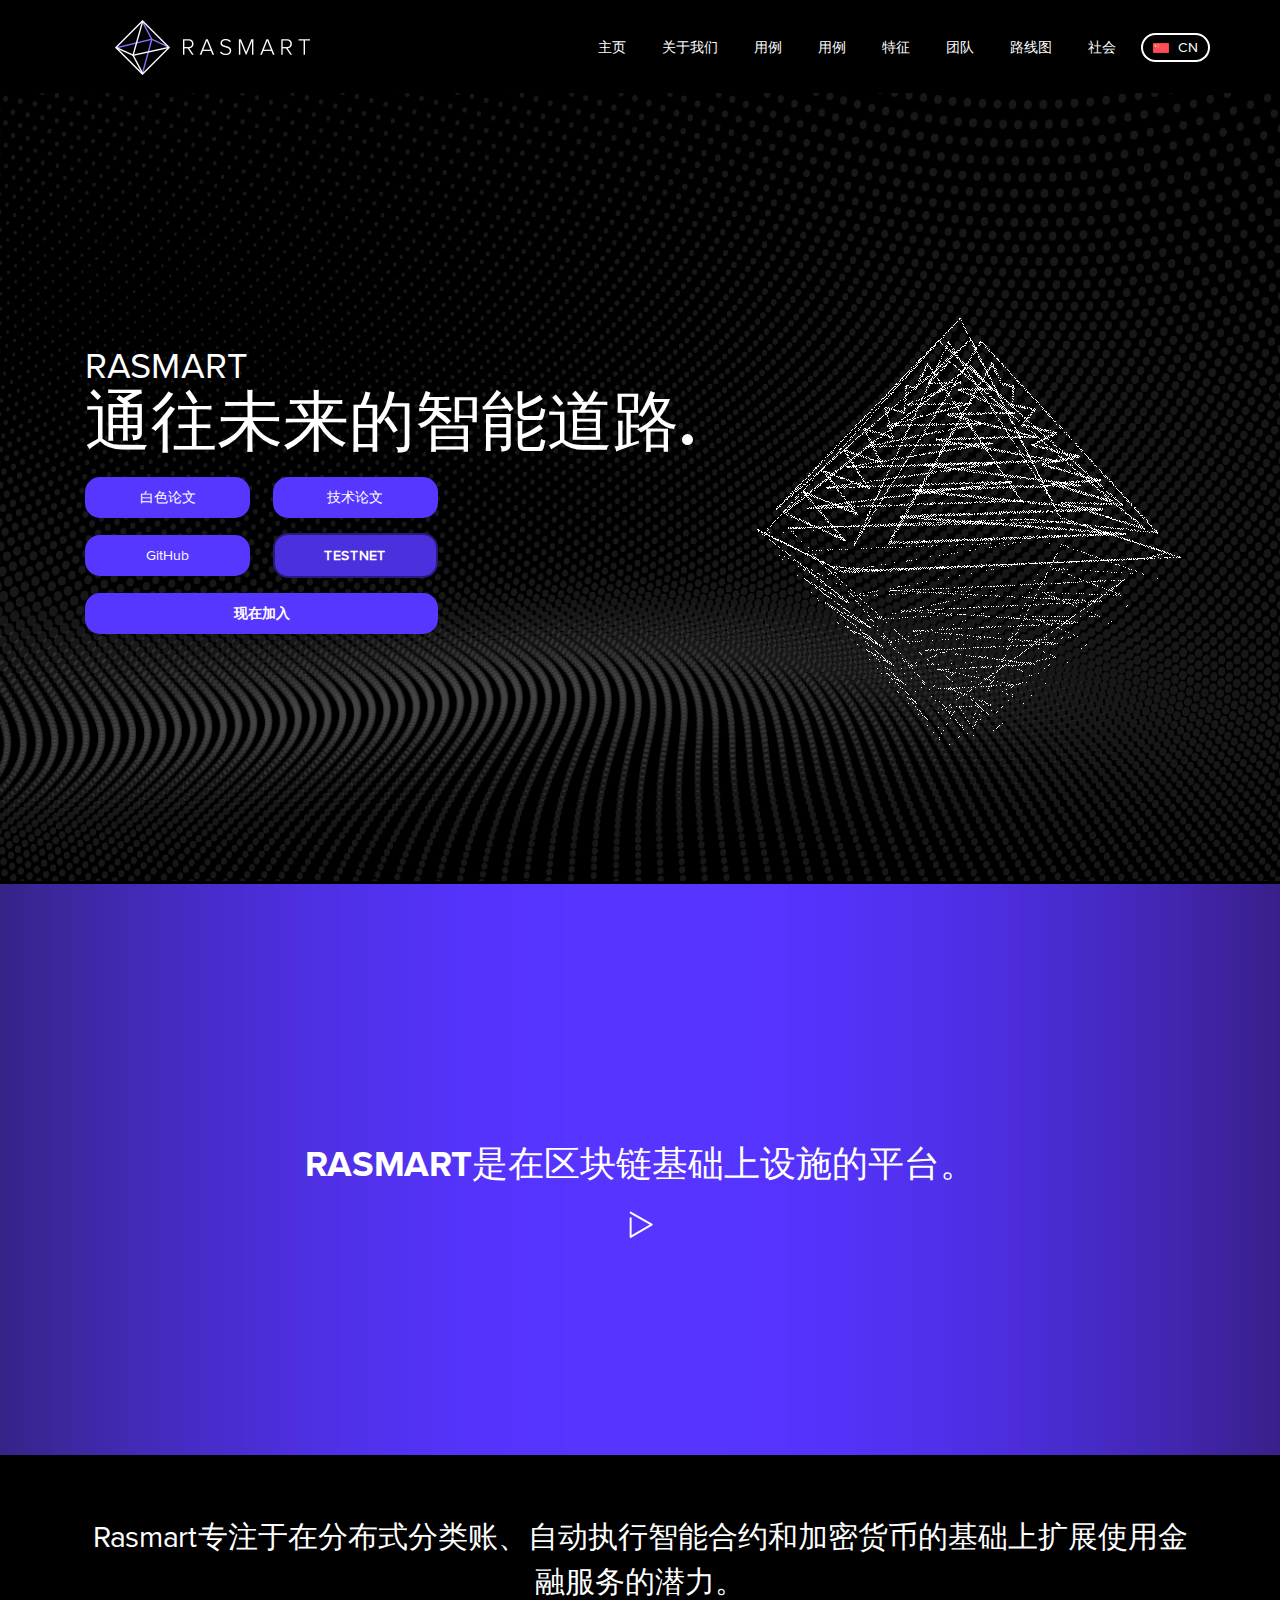
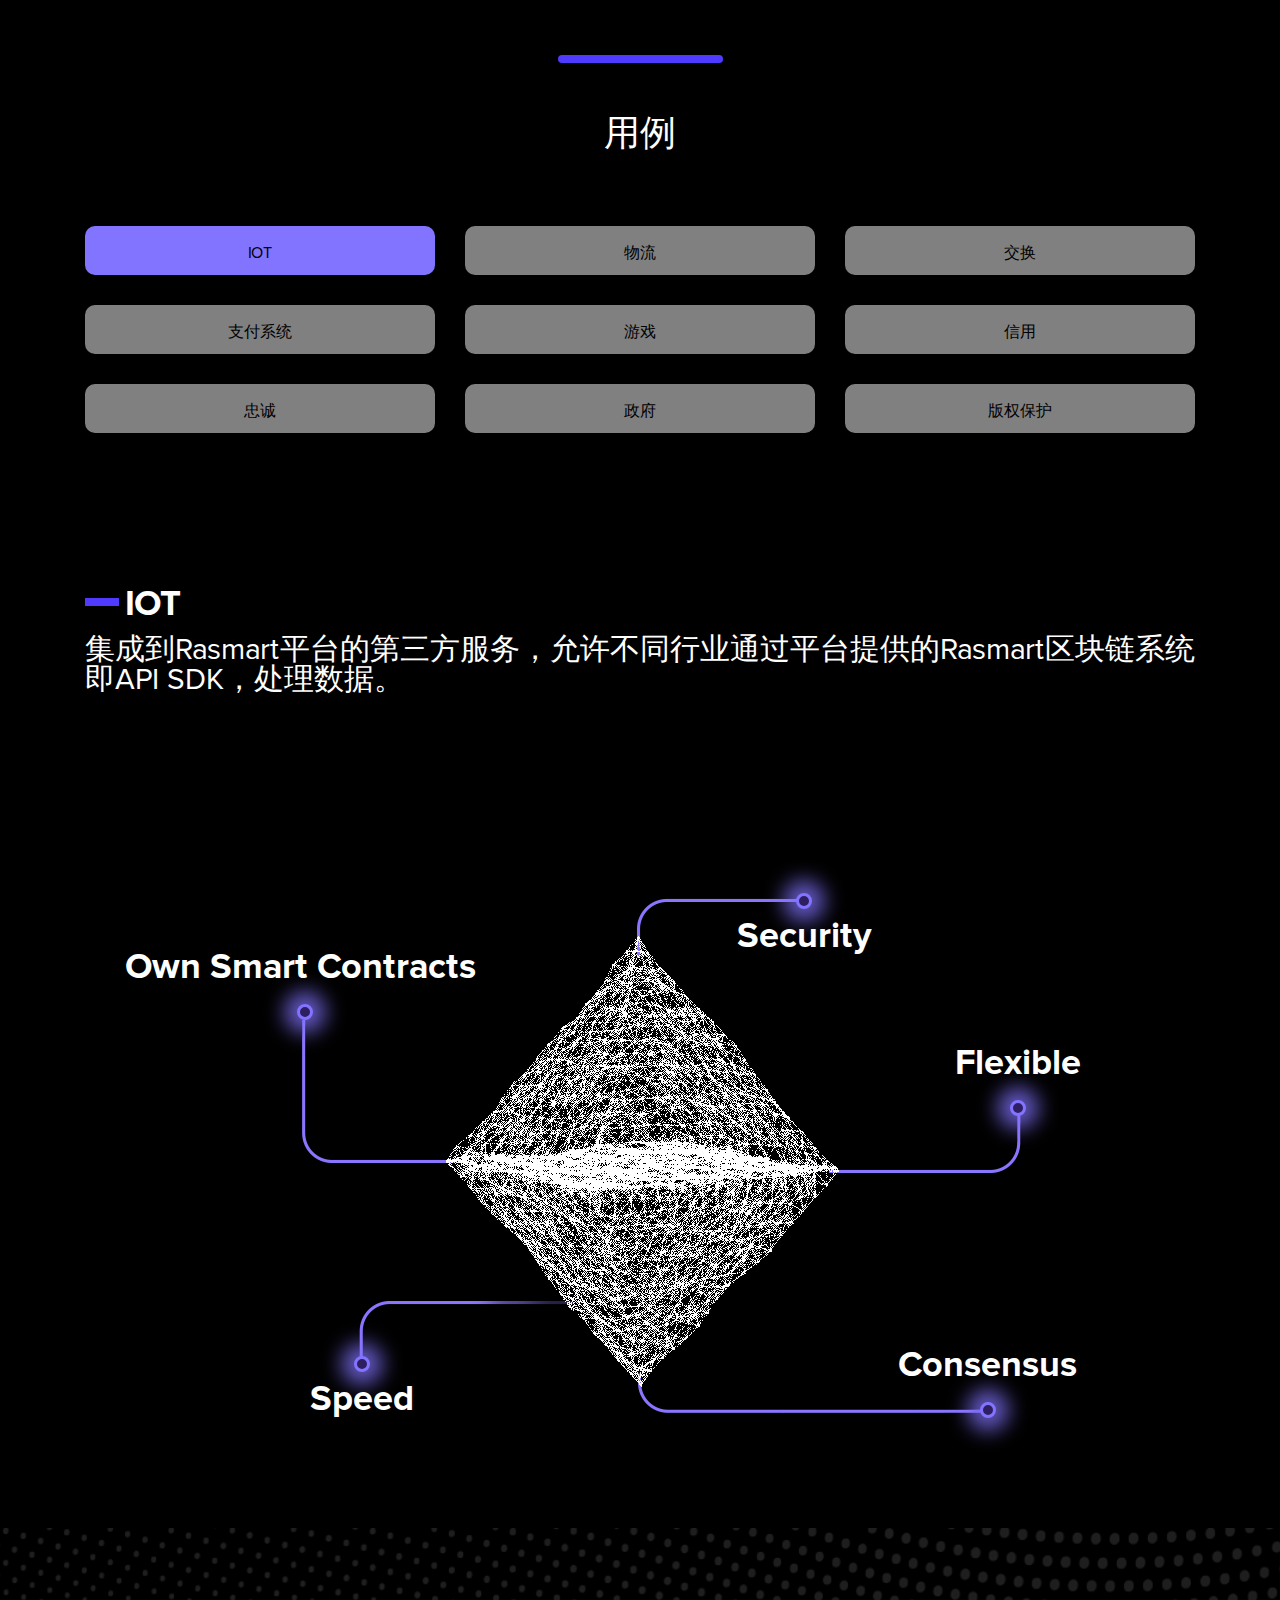
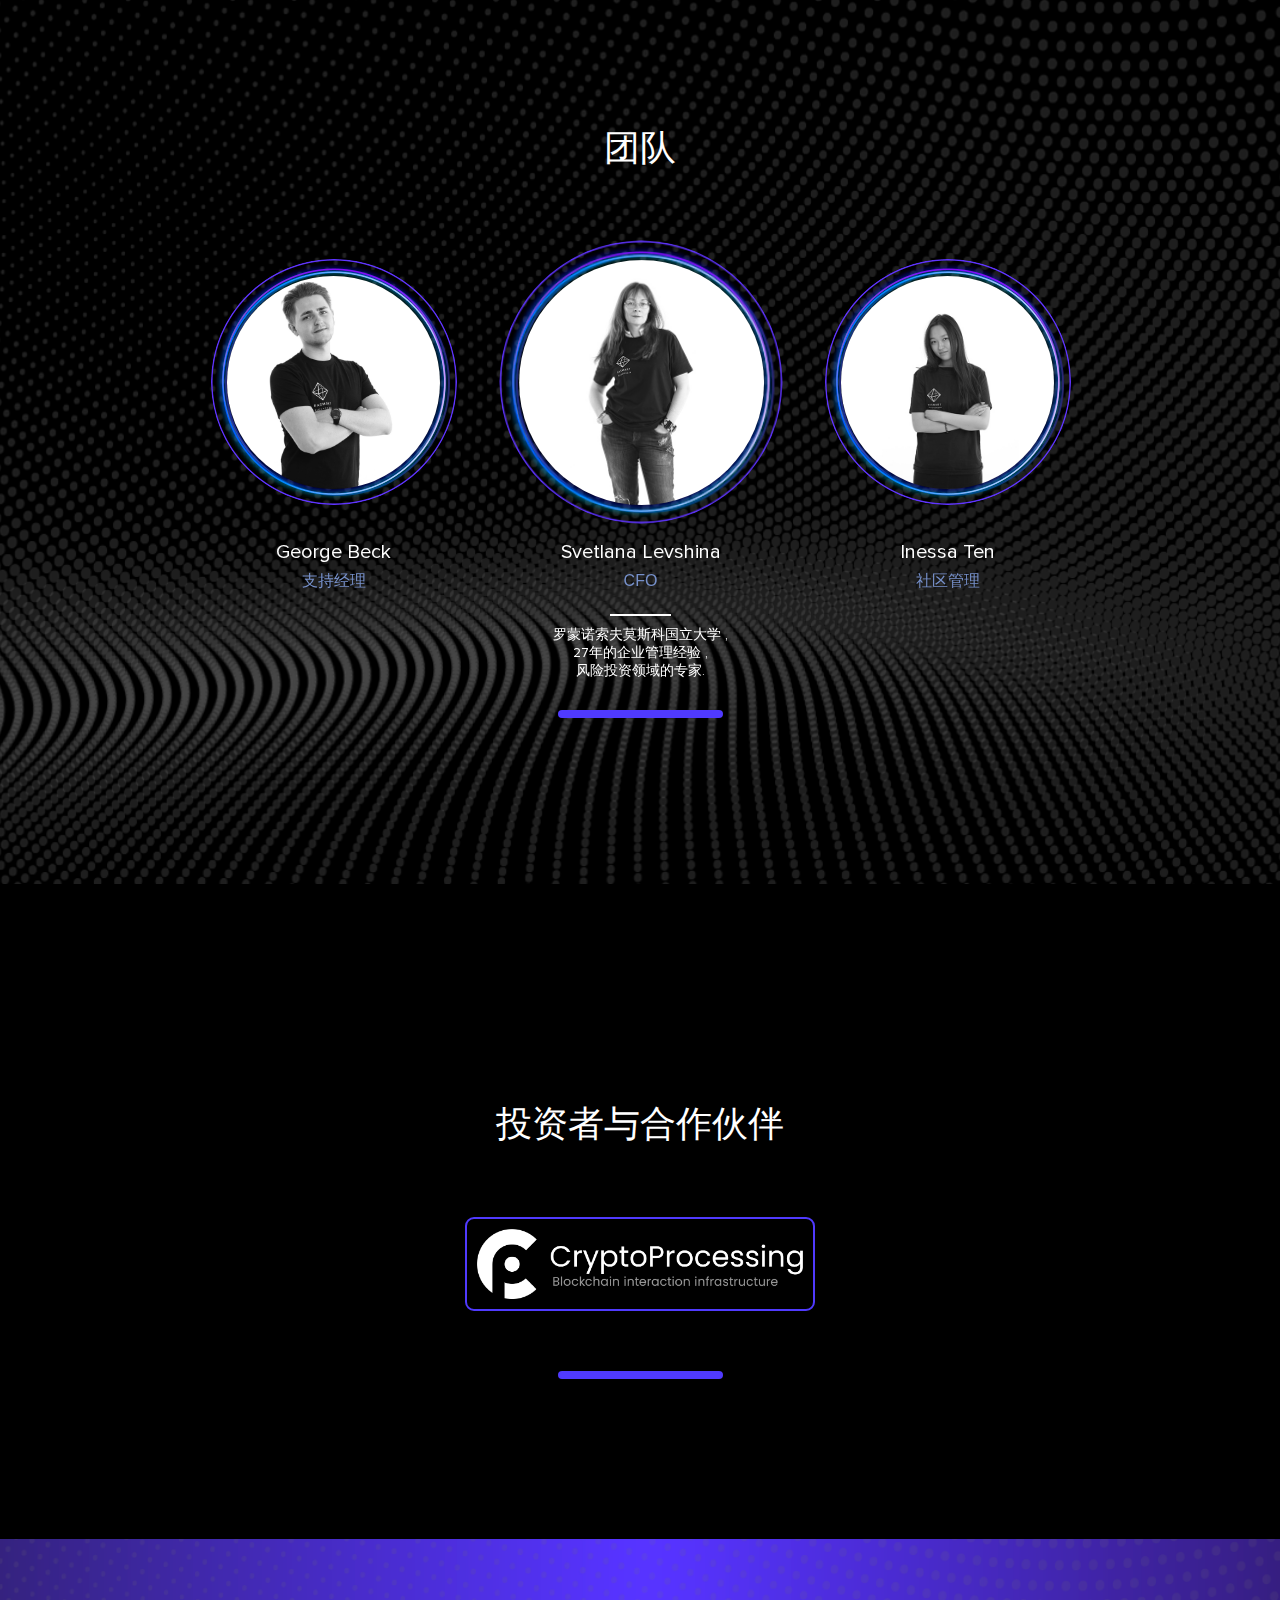
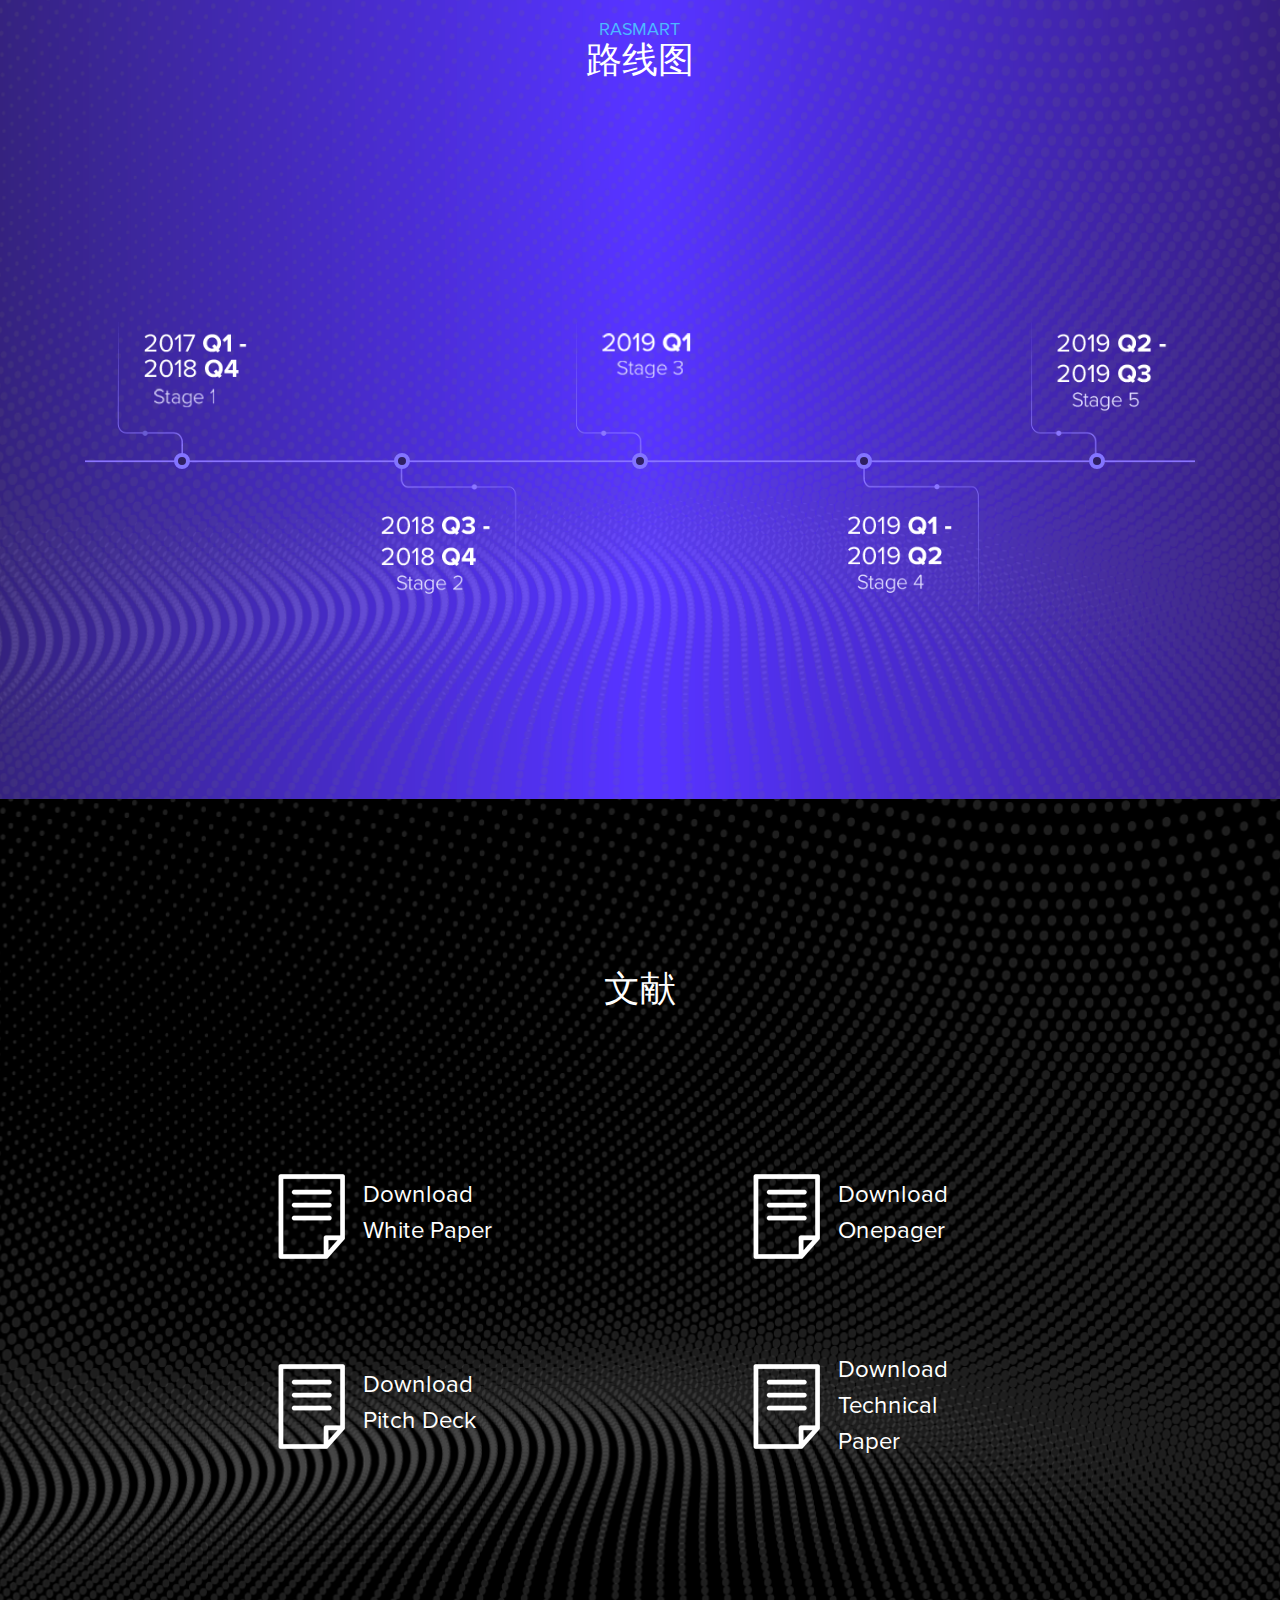
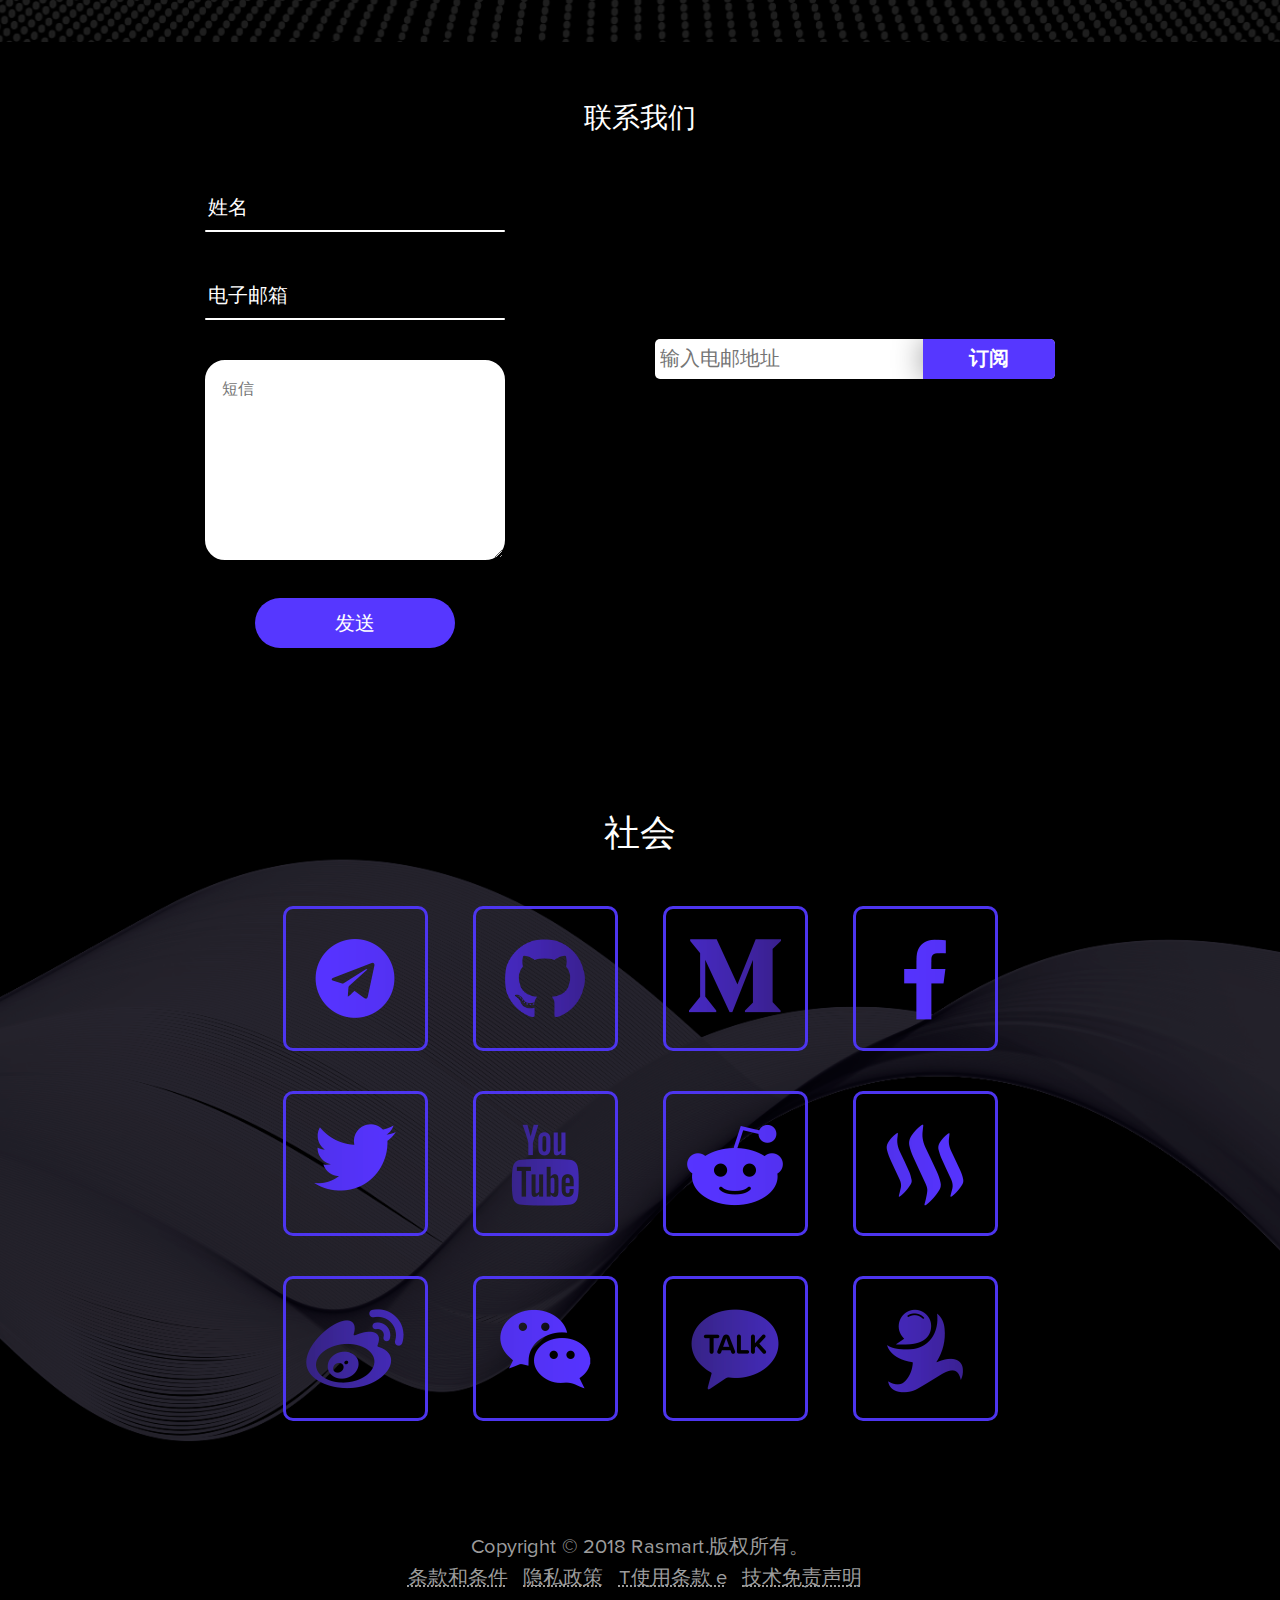
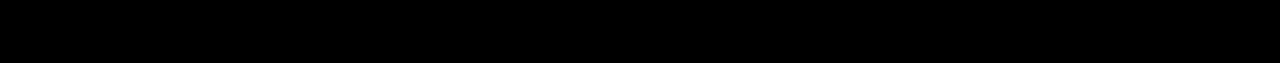
==== commit 95e68fa7: "updated website" ====
--- a/cn/index.html
+++ b/cn/index.html
@@ -9,7 +9,11 @@
   function gtag(){dataLayer.push(arguments);}
   gtag('js', new Date());
 
-  gtag('config', 'UA-129917998-1');
+  gtag('config', 'UA-129917998-1', {
+  'linker': {
+    'domains': ['rasmart.io', 'cn.rasmart.io', 'kr.rasmart.io', 'jp.rasmart.io']
+  }
+});
 </script>
 <!-- Google Tag Manager -->
 <script>(function(w,d,s,l,i){w[l]=w[l]||[];w[l].push({'gtm.start':
@@ -75,7 +79,7 @@
 								<a href="#social">路线图</a>
 							</li>
 							<li class="nav_item ">
-								<a href="/profile" class="PNEXB" onclick="ga(‘send',‘event',‘button',‘profile'); return true;">社会</a>
+								<a href="/profile" class="PNEXB">社会</a>
 							</li>
 							<li class="nav_item" >
 								<div class="dropdown-lang">
@@ -123,7 +127,7 @@
 								<a href="#social">社会</a>
 							</li>
 							<li class="nav_item vbn">
-								<a href="/profile" class="PNEXB" onclick="ga(‘send',‘event',‘button',‘profile'); return true;">简介</a>
+								<a href="/profile" class="PNEXB">简介</a>
 							</li>
 							<li>
 								<div class="dropdown-lang">
@@ -166,8 +170,8 @@
 			<div class="row">
 				<div class="col-lg-5 col-12">
 					<div class="header__btn_wrapper">
-						<a href="doc/WhitePaper.pdf" class="header__btn" target="_blank" onclick="ga(‘send',‘event',‘button',‘WhitePapper'); return true;">白色论文</a>
-						<a href="#" class="header__btn mr0 soon_btn" onclick="ga(‘send',‘event',‘button',‘YellowPapper'); return true;">技术论文</a>
+						<a href="doc/WhitePaper.pdf" class="header__btn" target="_blank">白色论文</a>
+						<a href="#" class="header__btn mr0 soon_btn" >技术论文</a>
 					</div>
 				</div>
 			</div>
@@ -185,7 +189,7 @@
 			<div class="row">
 				<div class="col-lg-5 col-12">
 					<div class="header__btn_wrapper">
-						<a href="/profile" class="header__btn_big" onclick="ga(‘send',‘event',‘button',‘join'); return true;"><b>现在加入</b></a>
+						<a href="/profile" class="header__btn_big" ><b>现在加入</b></a>
 					</div>
 				</div>
 			</div>
--- a/cn/css/main.css
+++ b/cn/css/main.css
@@ -1774,7 +1774,8 @@
     position: absolute;
     /*background: #000;*/
     z-index: 99;
-
+    height: 102px;
+    width: 67px;
     border: 2px solid #fff;
     border-radius: 10px;
     border-top: none;
@@ -1783,6 +1784,16 @@
     top: 12px;
     padding-top: 20px;
 }
+
+
+@media (max-width: 992px) { 
+.dropdown-lang-content {
+height: 85px;
+width: 76px;
+}
+}
+
+
 .dropdown-lang-content a{
     color: #fff;
 }
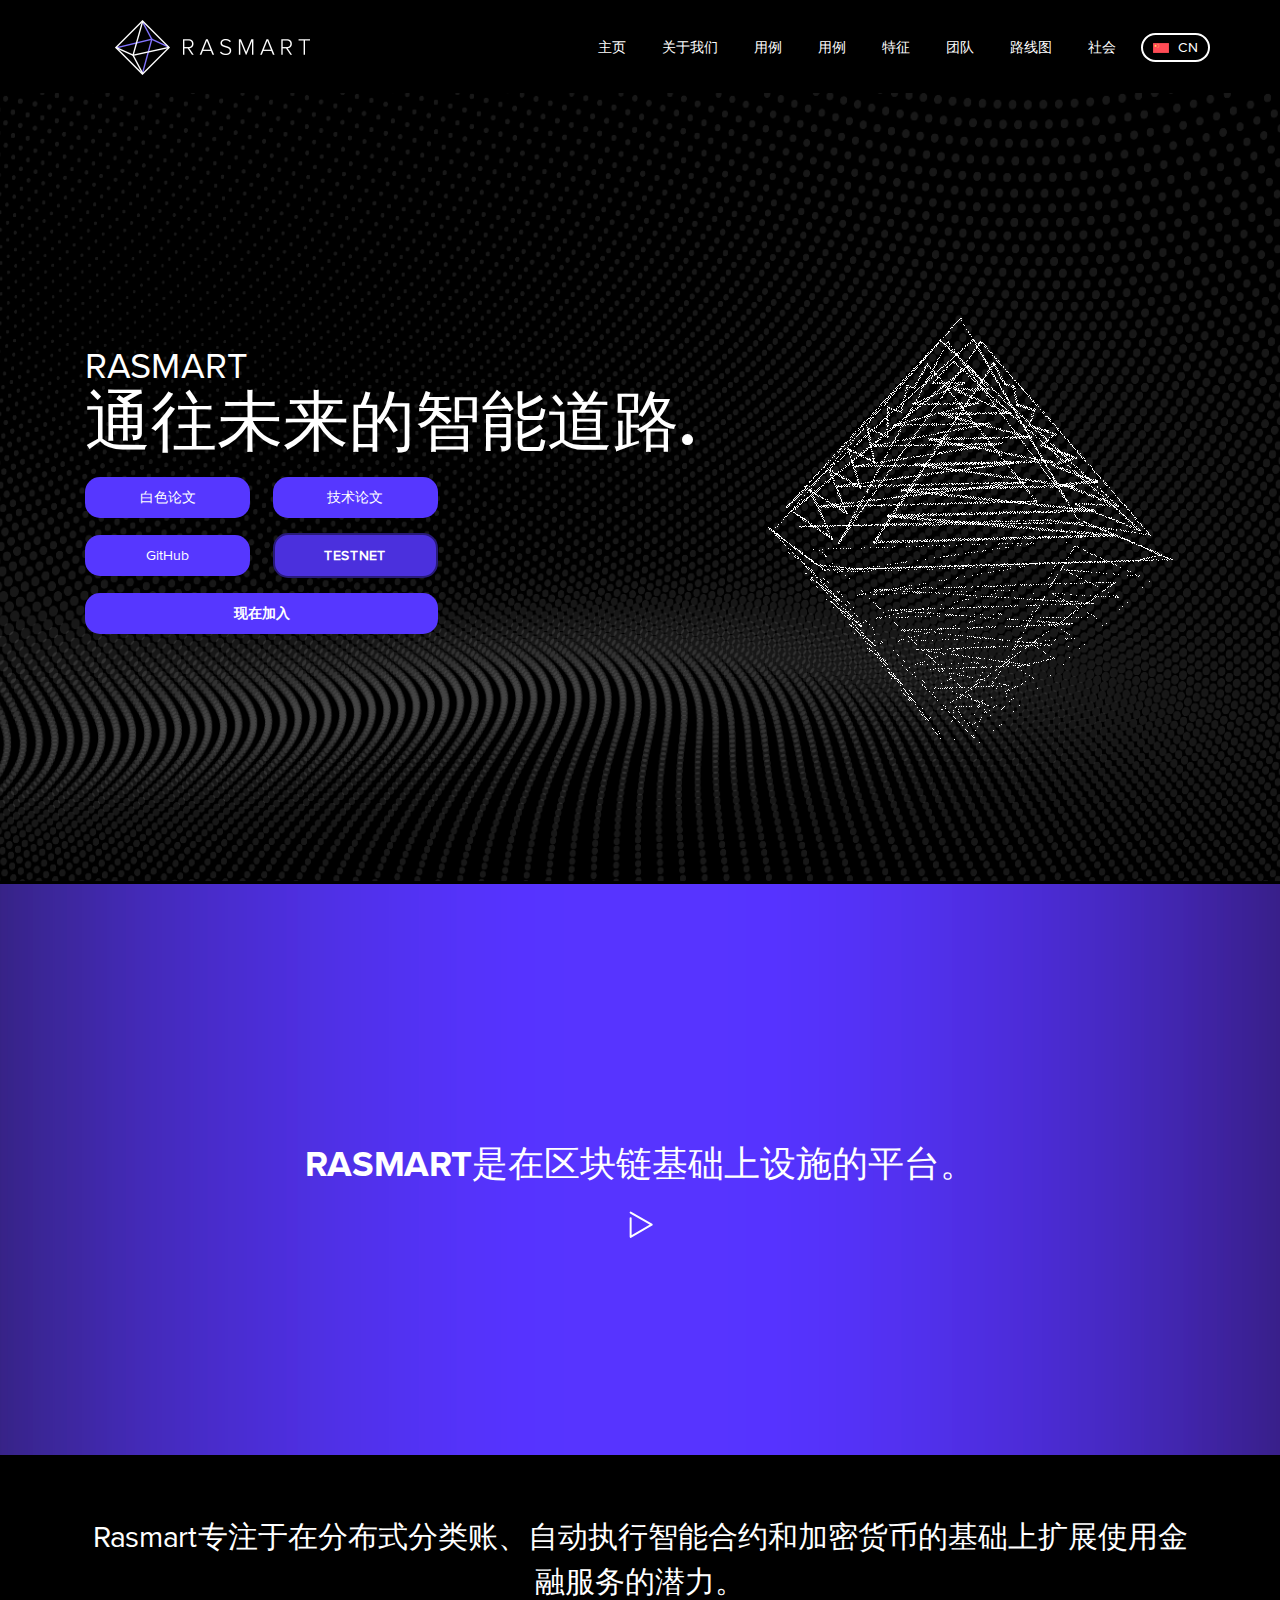
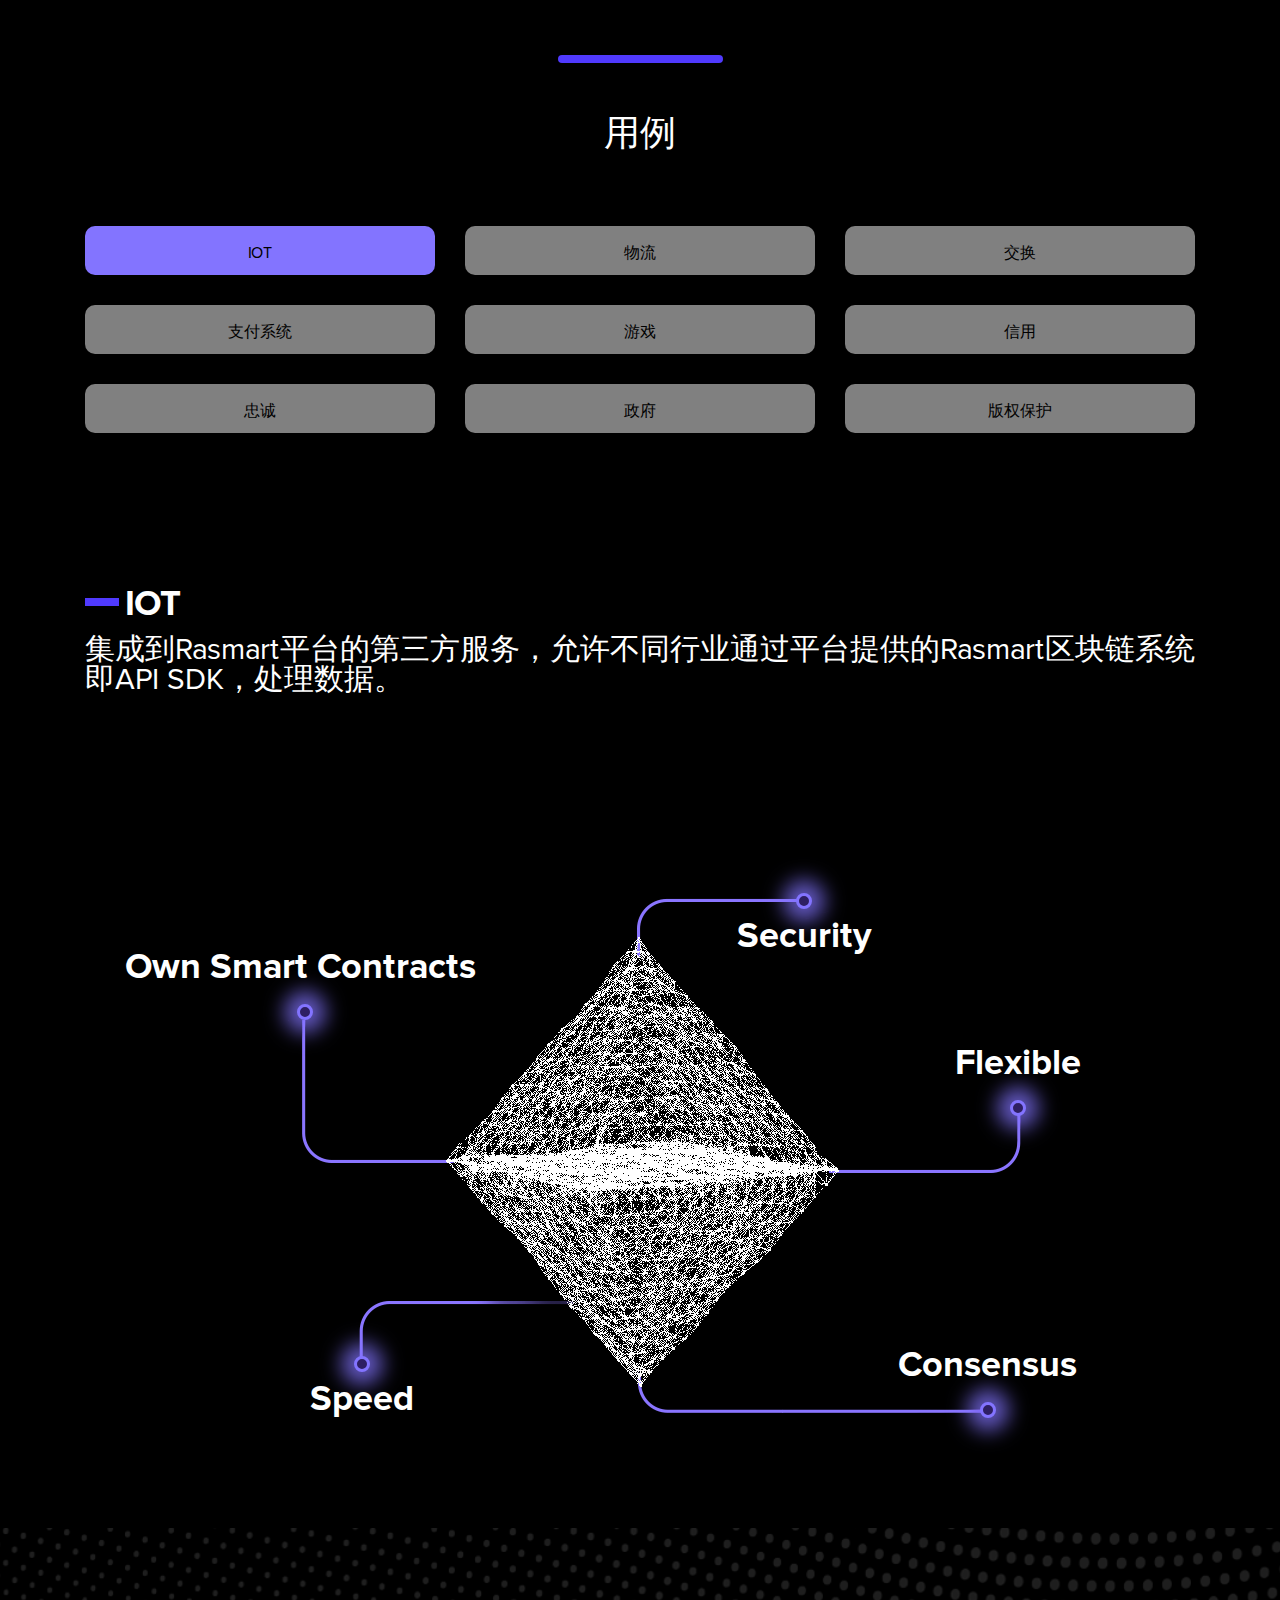
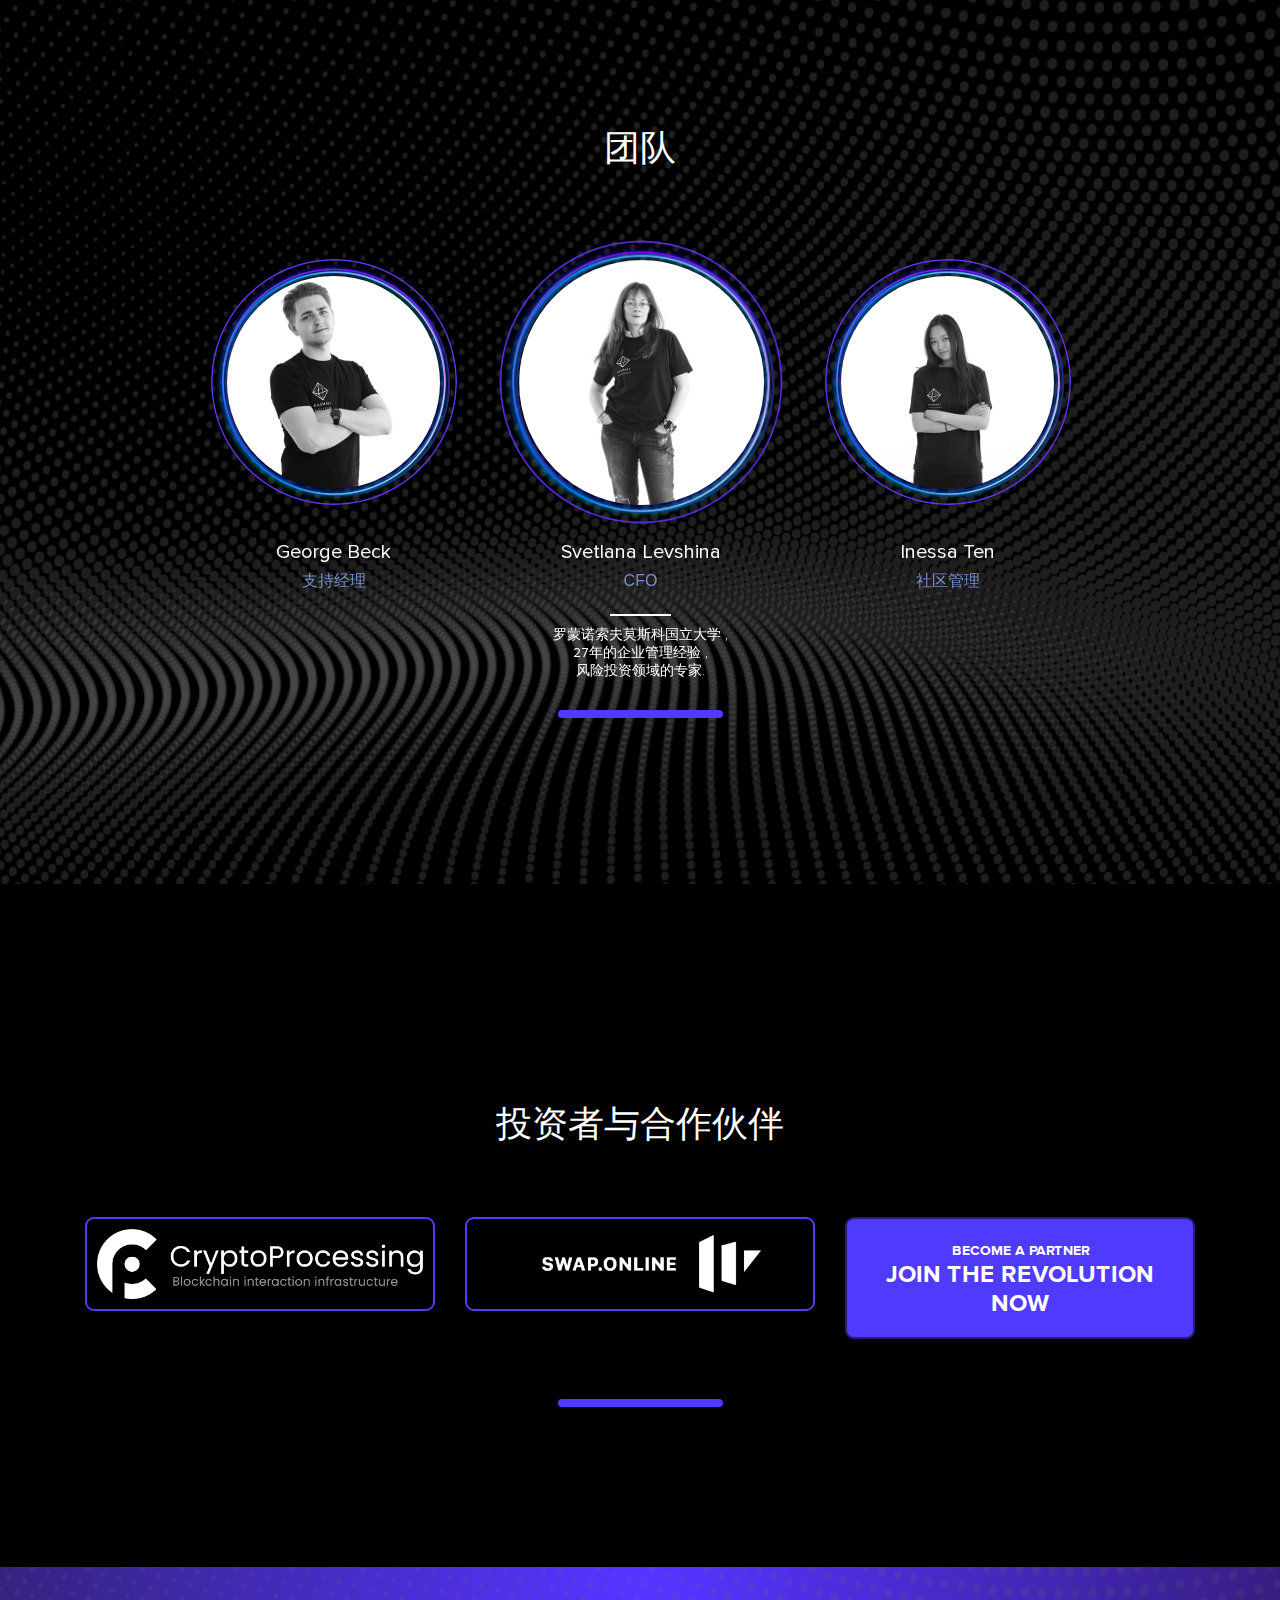
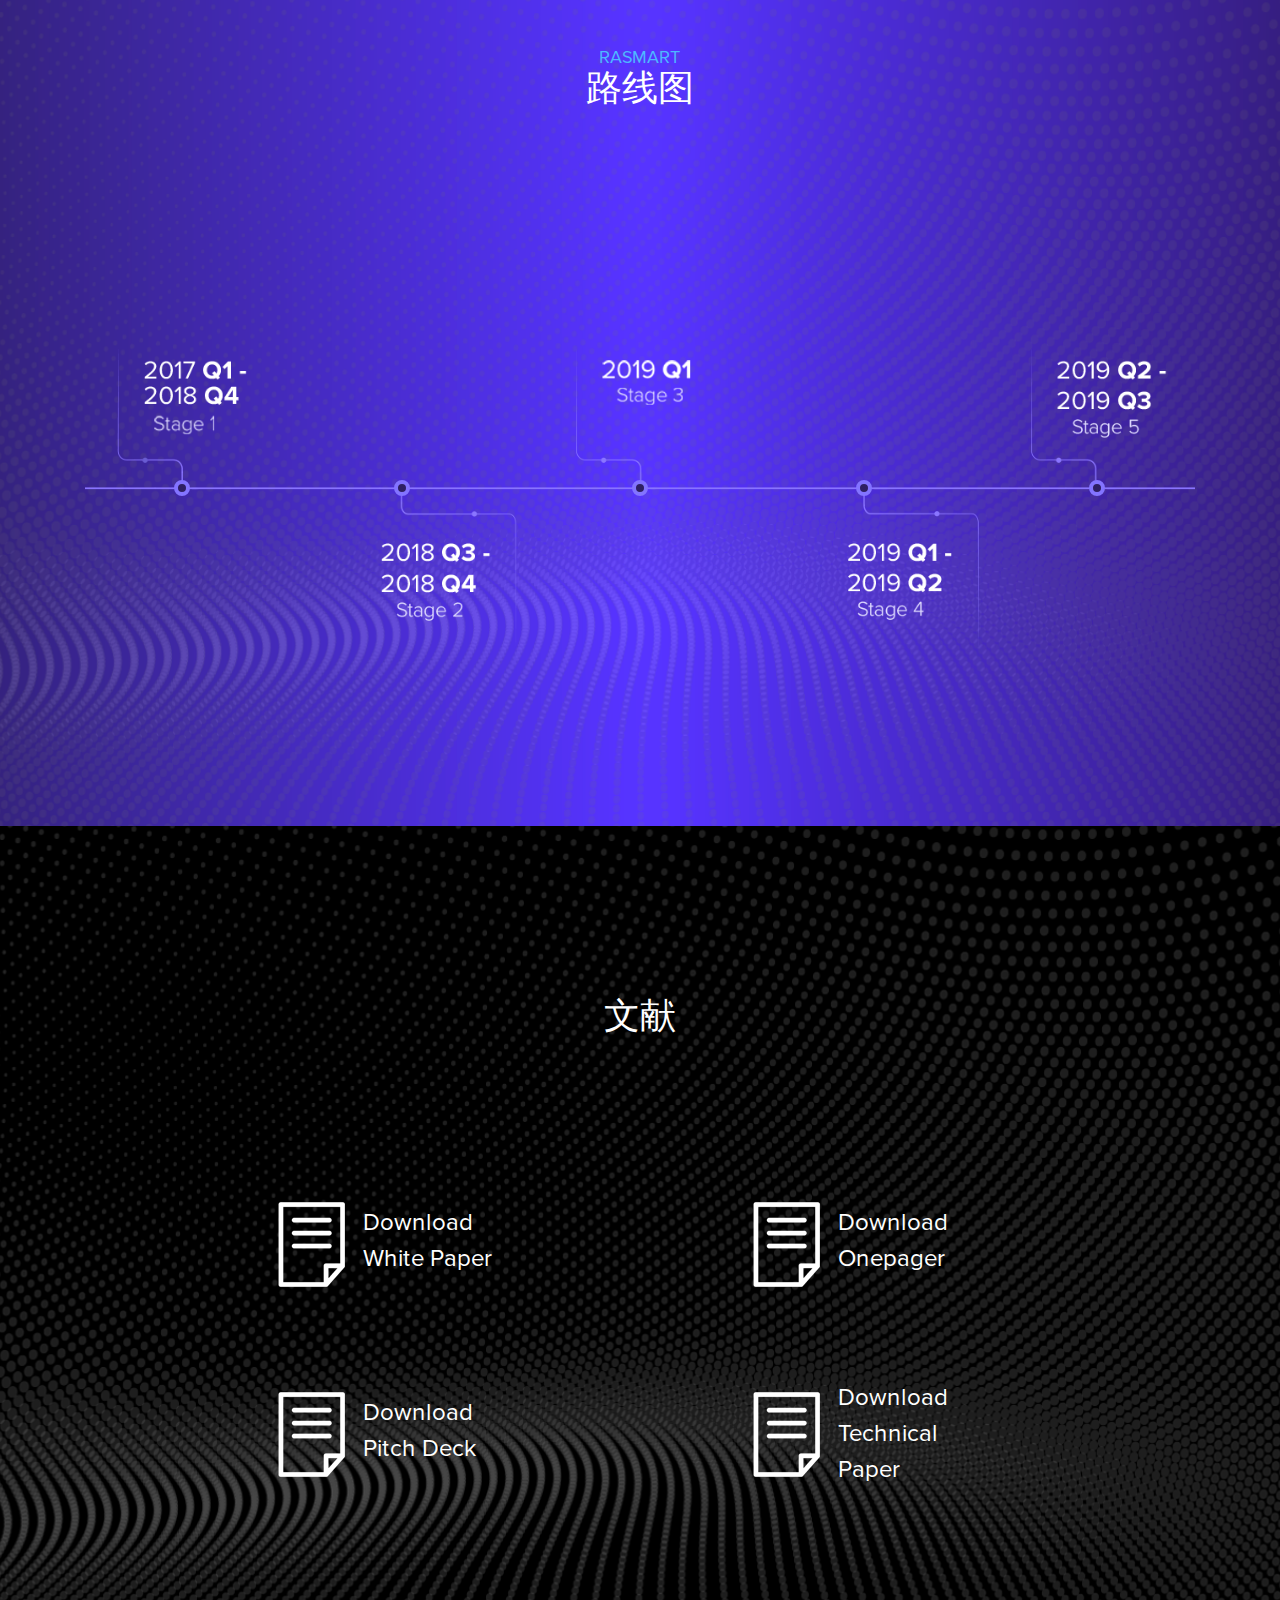
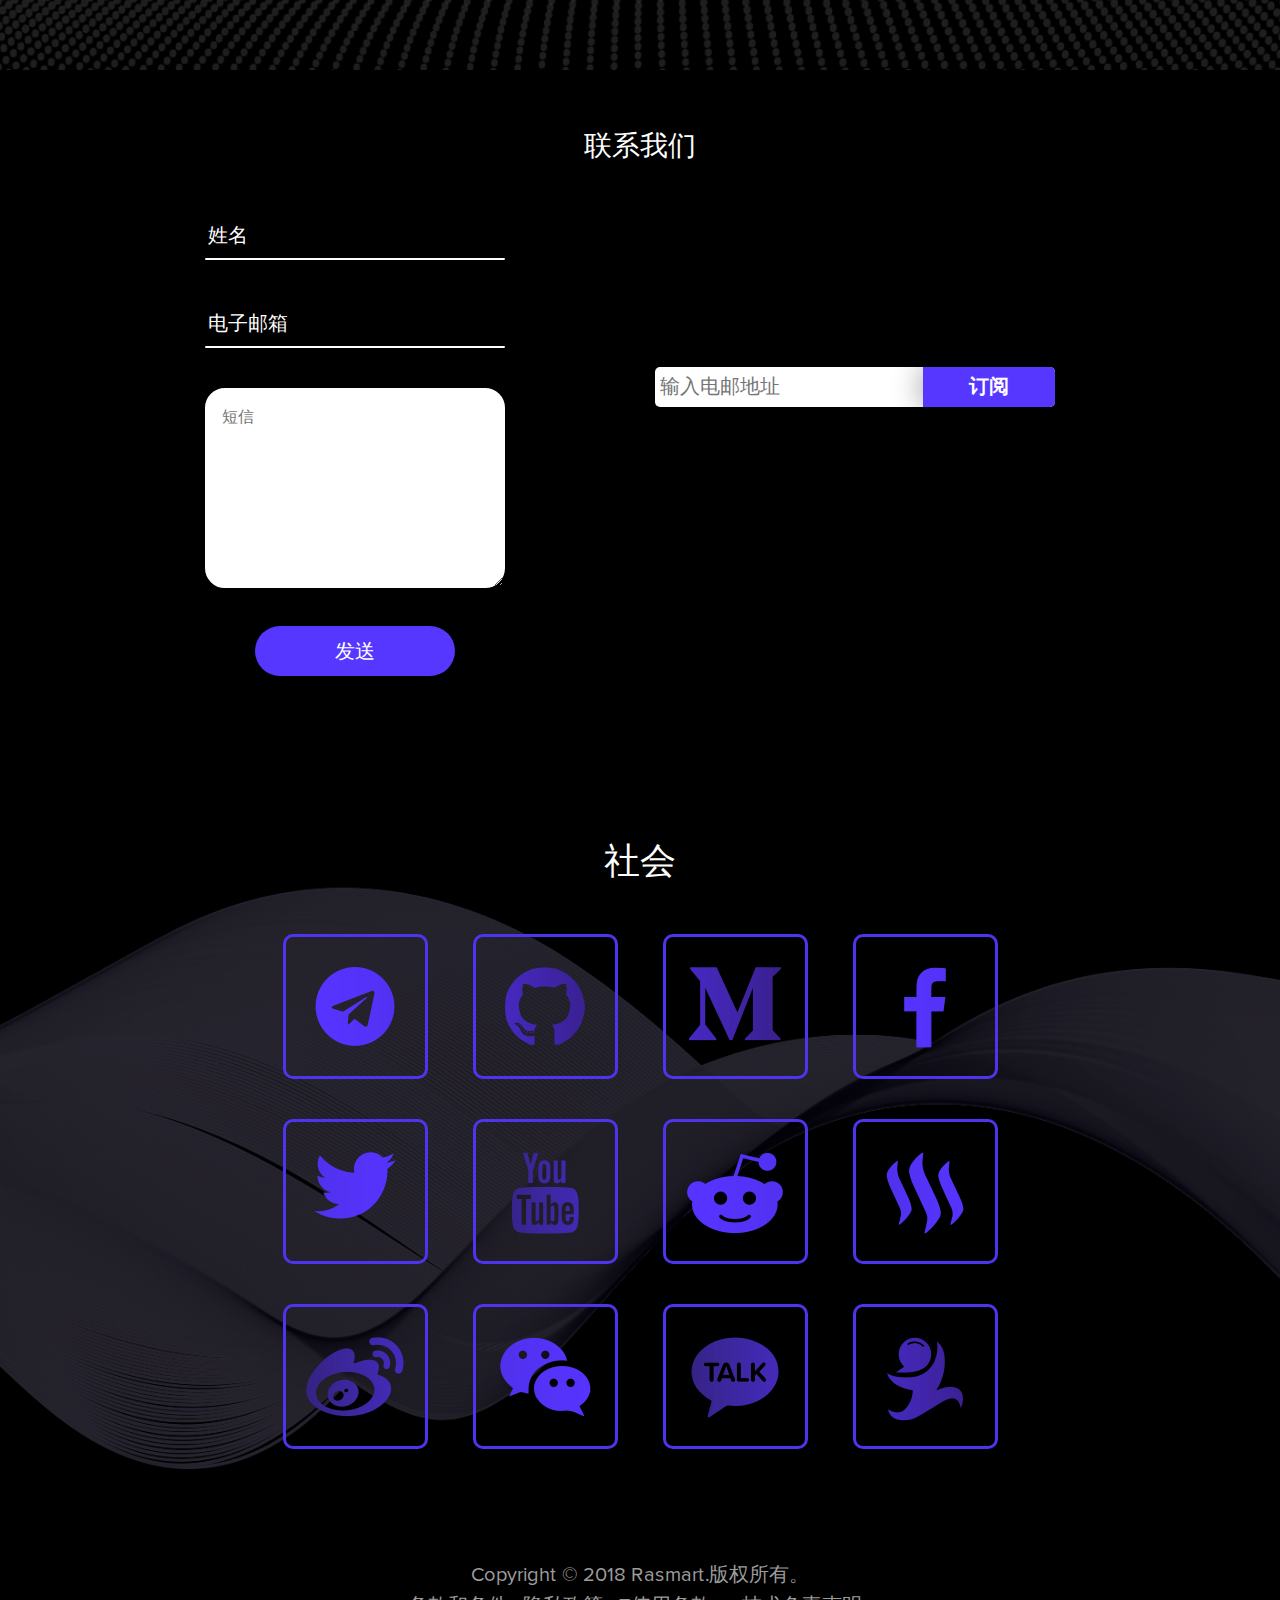
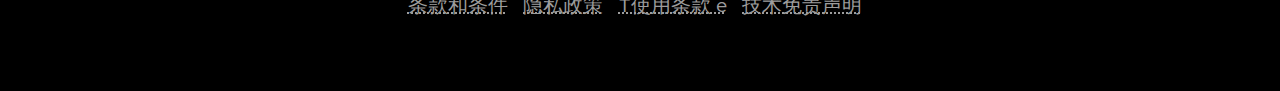
==== commit f5650661: "updated website" ====
--- a/cn/index.html
+++ b/cn/index.html
@@ -3,7 +3,7 @@
 <head>
 
 <!-- Global site tag (gtag.js) - Google Analytics -->
-<script async src="https://www.googletagmanager.com/gtag/js?id=UA-129917998-1"></scrlgt> col-sm-6
+<script async src="https://www.googletagmanager.com/gtag/js?id=UA-129917998-1"></script>
 <script>
   window.dataLayer = window.dataLayer || [];
   function gtag(){dataLayer.push(arguments);}
@@ -714,17 +714,25 @@
 		</div>
 
 		<div class="row text-center">
-				<!-- <div class="col-xl-3 col-lg-4 col-sm-6 col-12">
+			 <div class="col-xl-4 col-lg-4 col-sm-6 col-12">
 					<div class="partner_block">
-						<img src="img/partner_1.png" alt="img">
-					</div>
-				</div> -->
-				<div class="col-lg-4 offset-lg-4 col-sm-6 offset-sm-3 
-				col-12">
+						<a href="https://cryptoprocessing.io/" target="_blank"><img src="img/partner_1.png" alt="img"></a>
+					</div>
+				</div> 
+				<div class="col-xl-4 col-lg-4 col-sm-6 col-12">
 					<div class="partner_block">
-						<img src="img/partner_1.png" alt="img">
-					</div>
-				</div>
+						<a href="https://swap.online/" target="_blank"><img src="img/partner_2.png" alt="img"></a>
+					</div>
+				</div> 
+				<div class="col-xl-4 col-lg-4 col-sm-6 col-12">
+					<div class="partner_block testnet_animat" style="background-color: #503afe">
+					<div class="beap">
+						<a href="#form_block" style="text-decoration: none; color: white; text-align: center;">
+							BECOME A PARTNER <br> <h4>JOIN THE REVOLUTION NOW</h4>
+						</a>
+					</div>
+					</div>
+				</div> 
 		</div>
 
 		<div class="partnerl_underline"></div>
@@ -971,7 +979,7 @@
 	</div>
 </section>
 
-<section class="form_block">
+<section class="form_block" id="form_block">
 	<div class="container">
 		<div class="row">
 			<div class="col-12">
@@ -1056,7 +1064,7 @@
 		<div class="row text-center">
 			<div class="col-xl-2 col-sm-3 col-6 offset-xl-2">
 				<div class="social_icon text-center">
-					<a href="https://twitter.com/RASMART_INFO"><img src="img/twitter.png" alt="" class="social_icons_img"></a>
+					<a href="https://twitter.com/rasmart_io"><img src="img/twitter.png" alt="" class="social_icons_img"></a>
 				</div>
 			</div>
 			<div class="col-xl-2 col-sm-3 col-6  ">
--- a/cn/css/main.css
+++ b/cn/css/main.css
@@ -1931,7 +1931,12 @@
 	color: #5637ff;
 	background: url(../img/doc_ico_hover.png) no-repeat left center ;
 }
-
-
-
-
+.beap {
+            font-size: 14px; 
+            font-family: PNB; 
+            text-align: center;
+            padding-top: 11px;
+            }
+
+
+
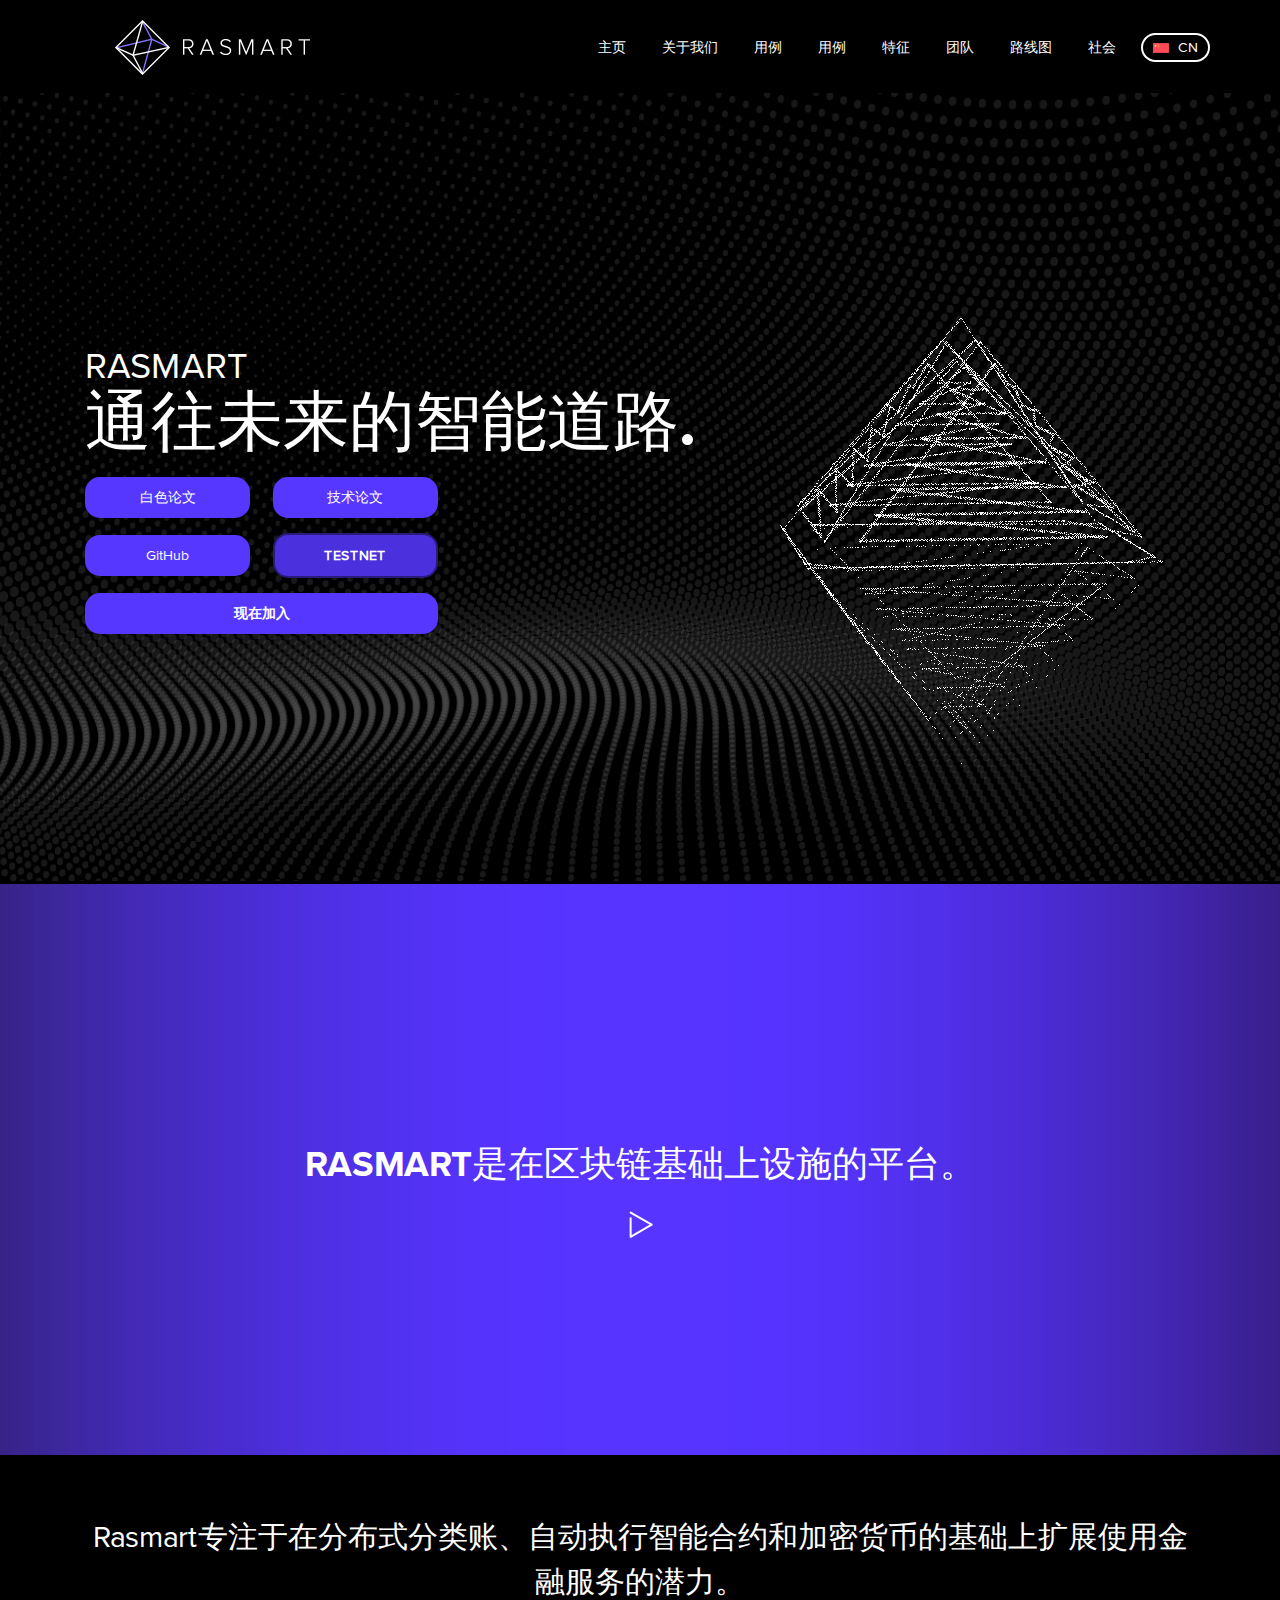
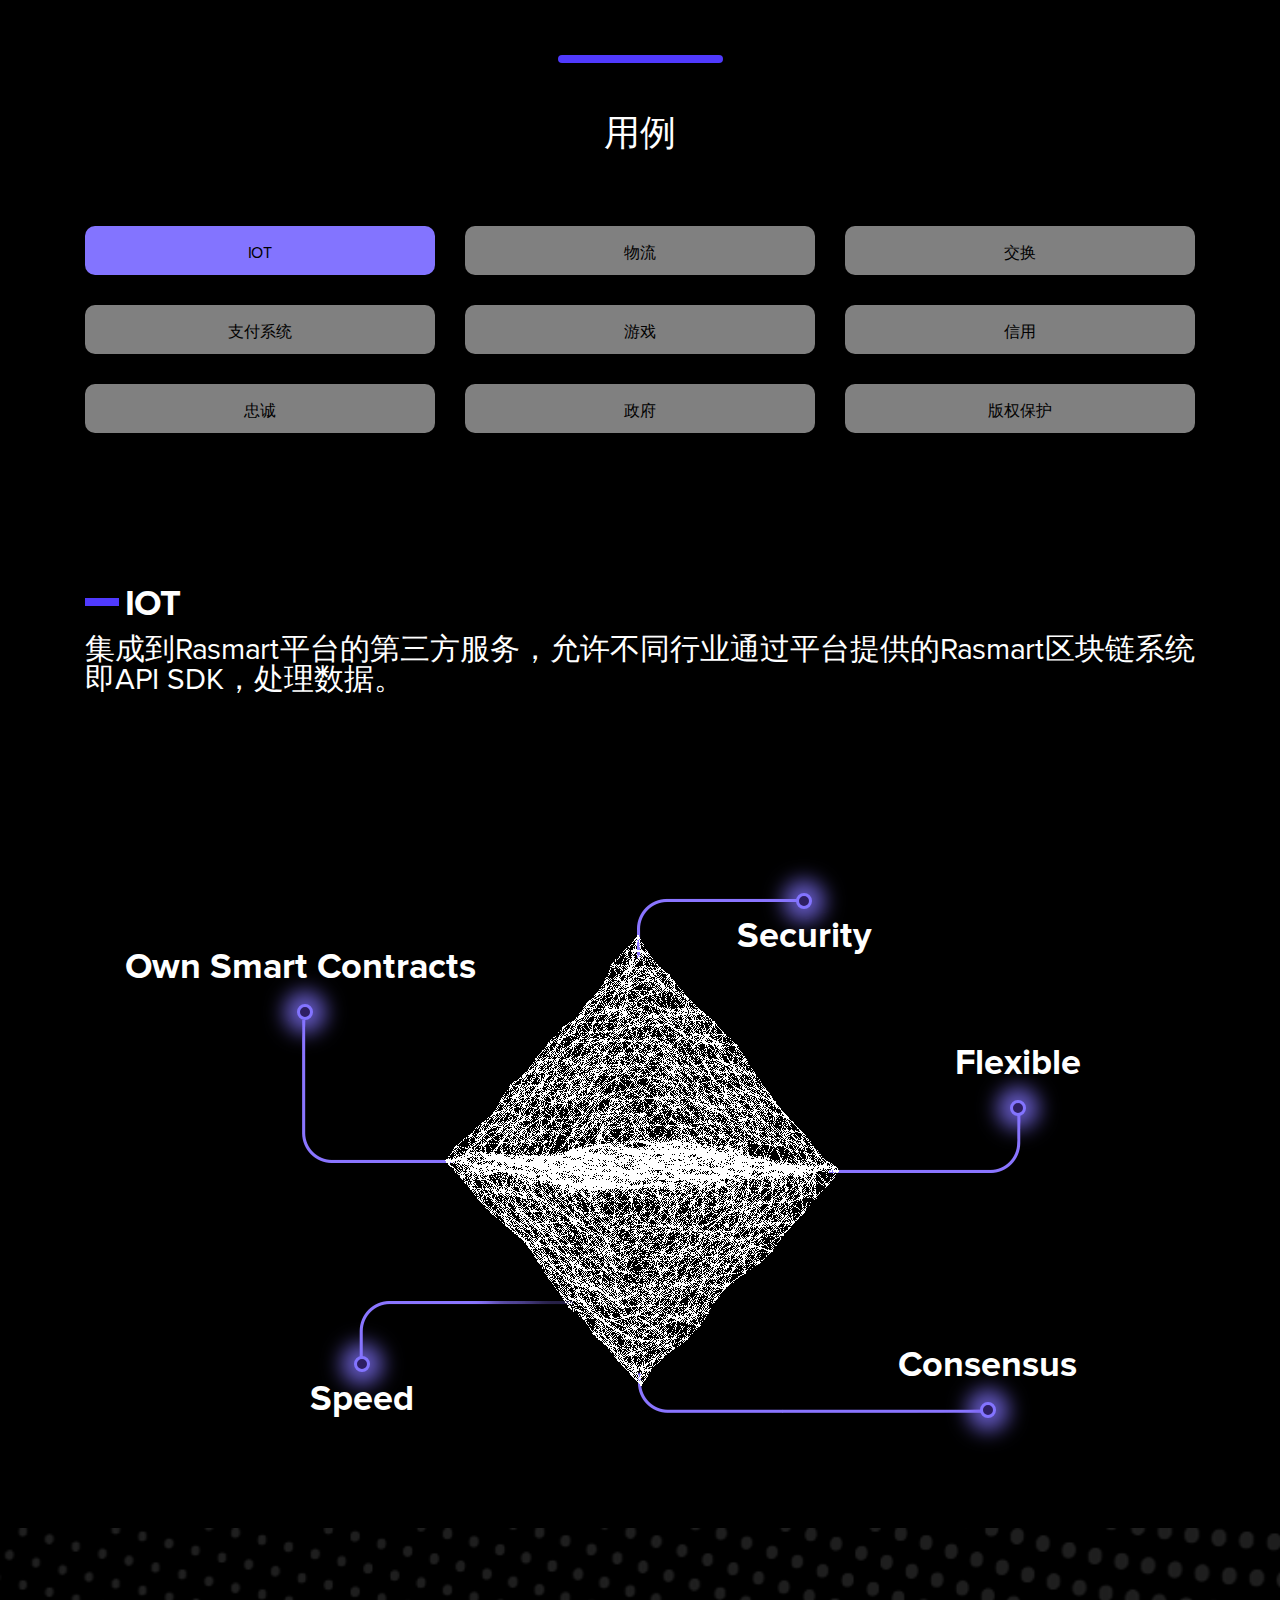
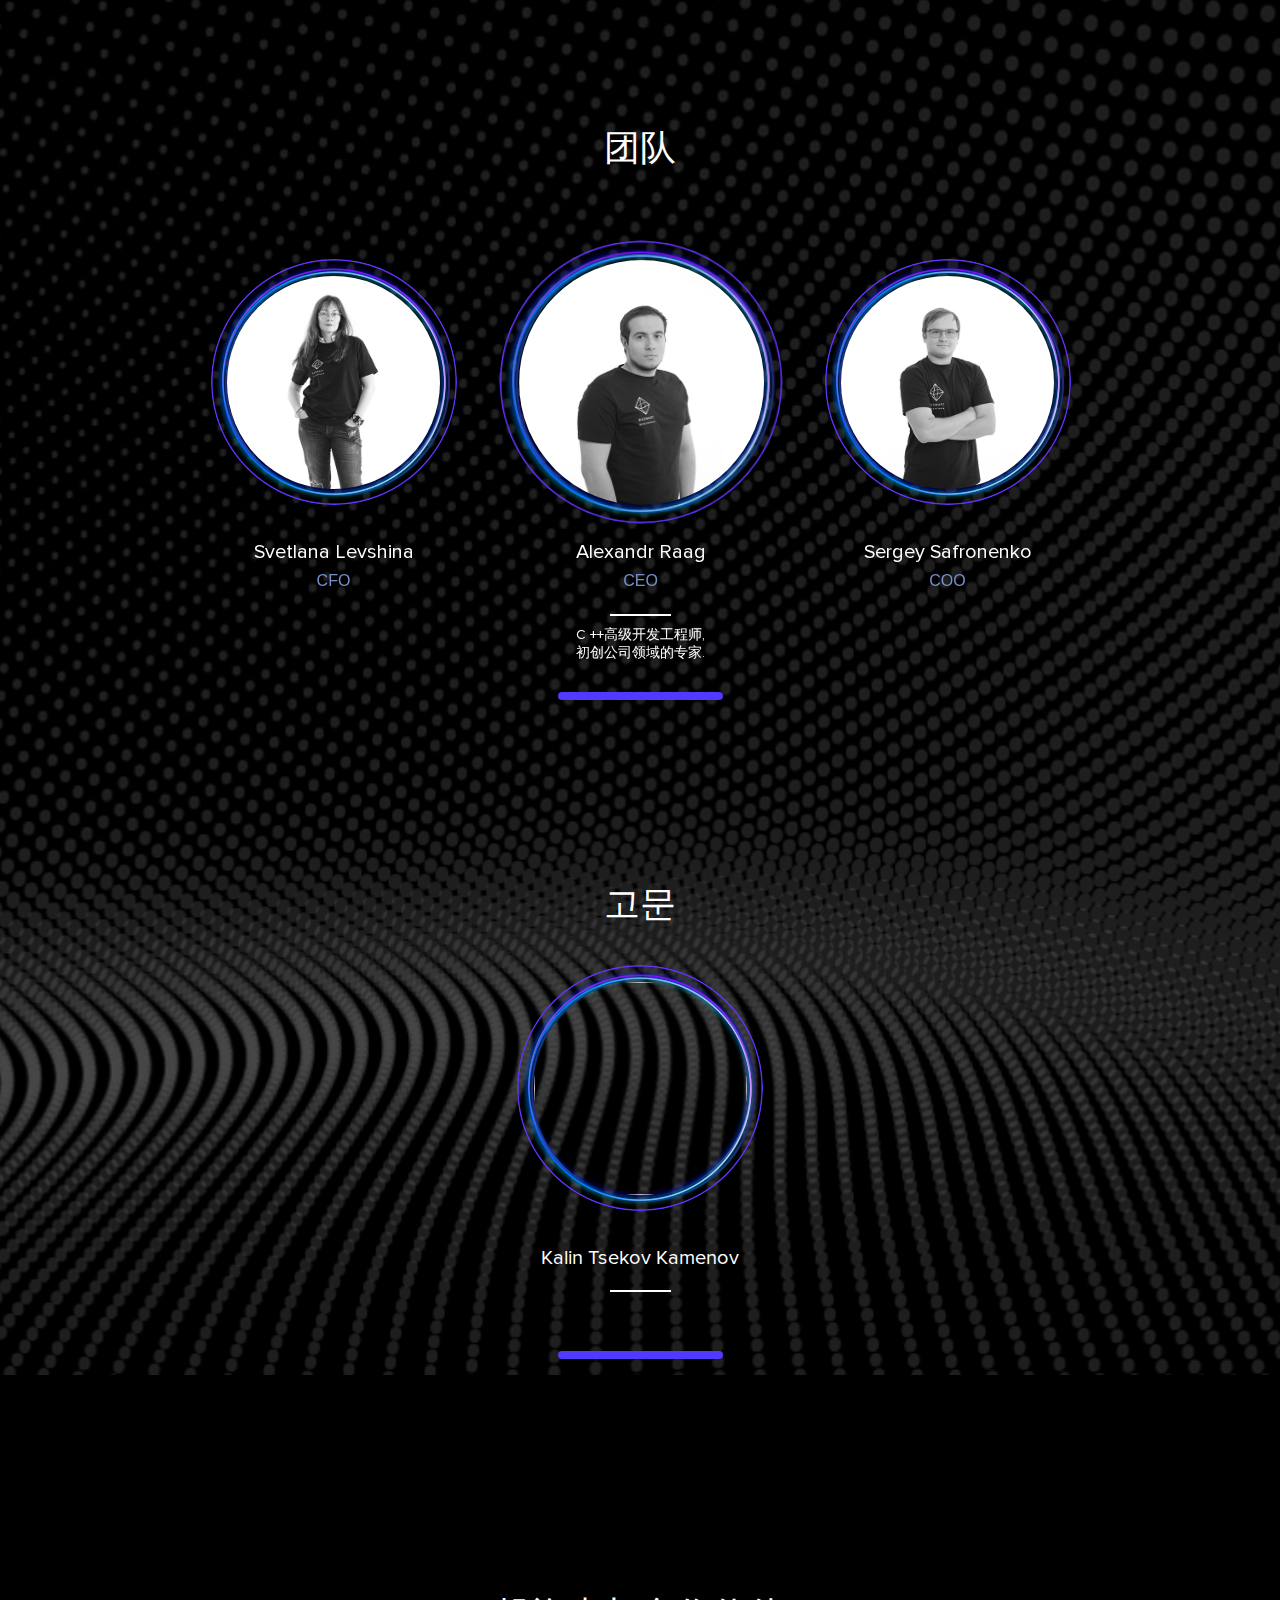
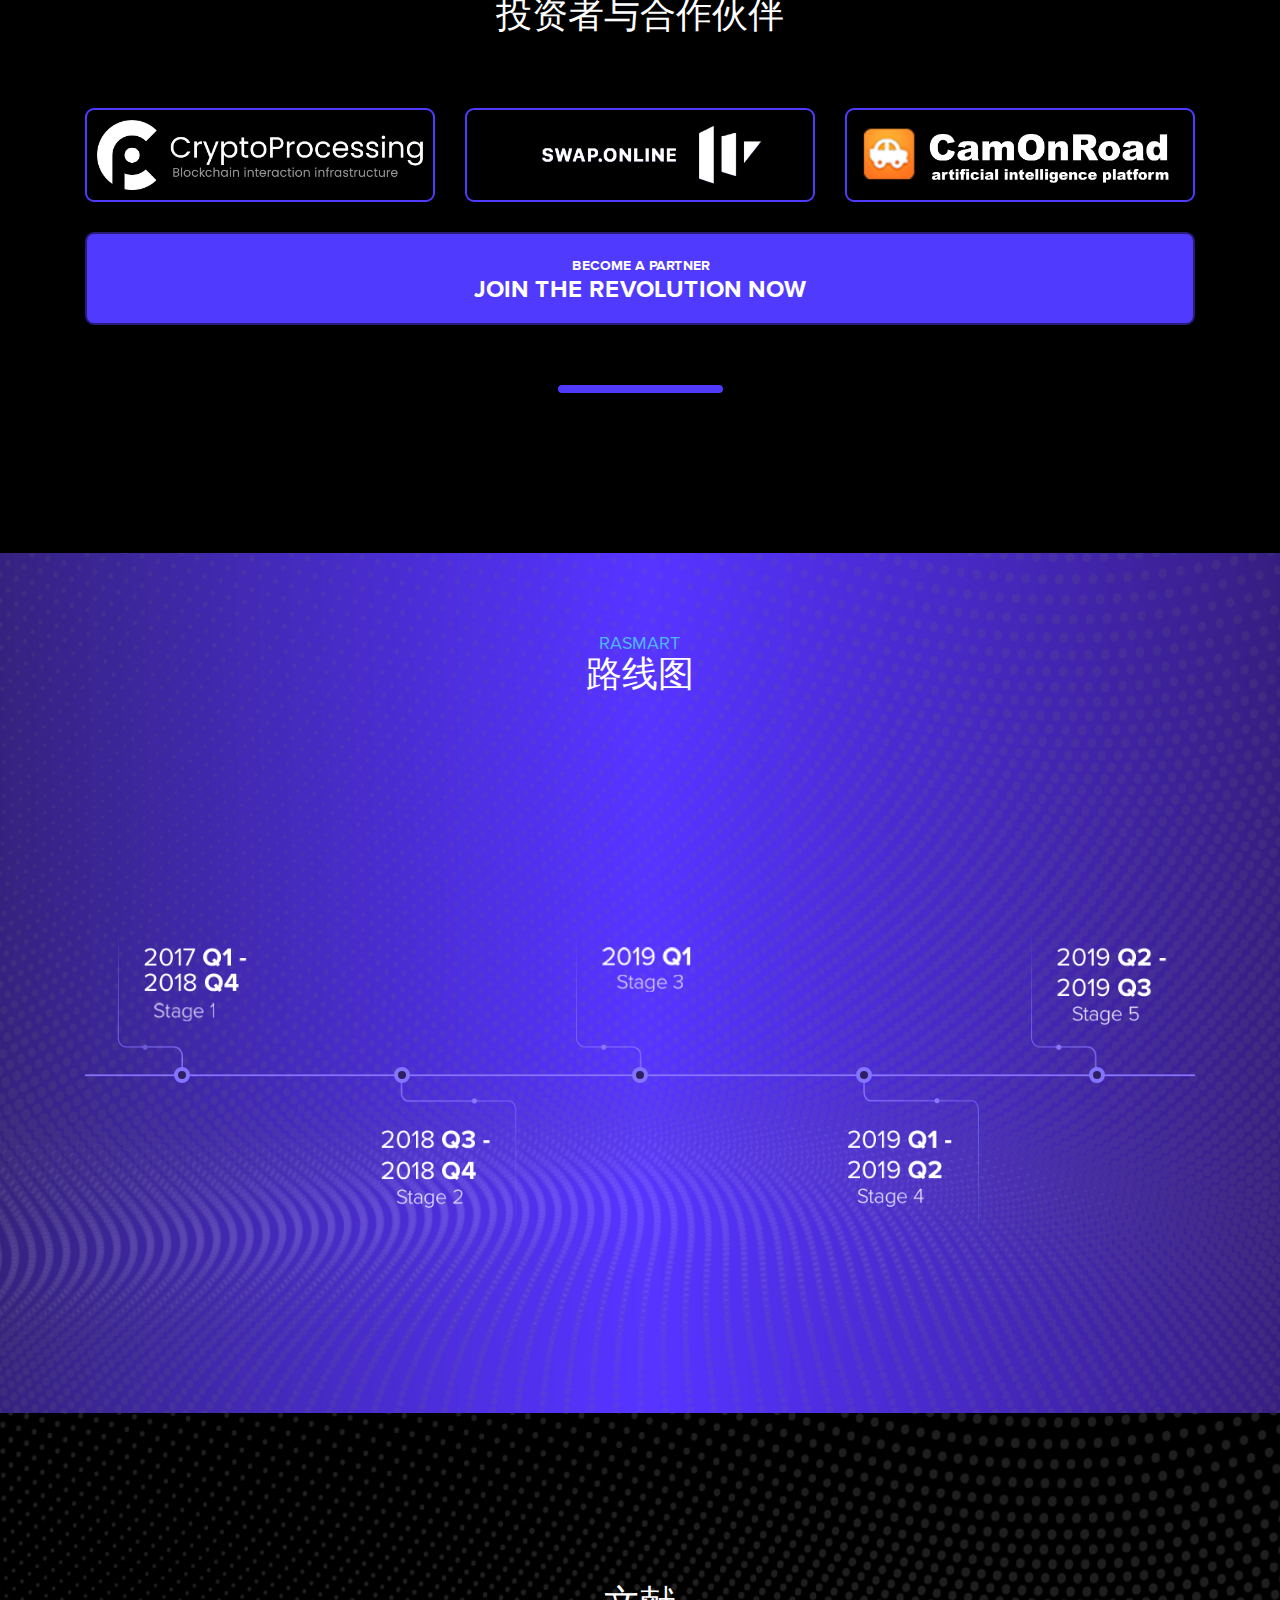
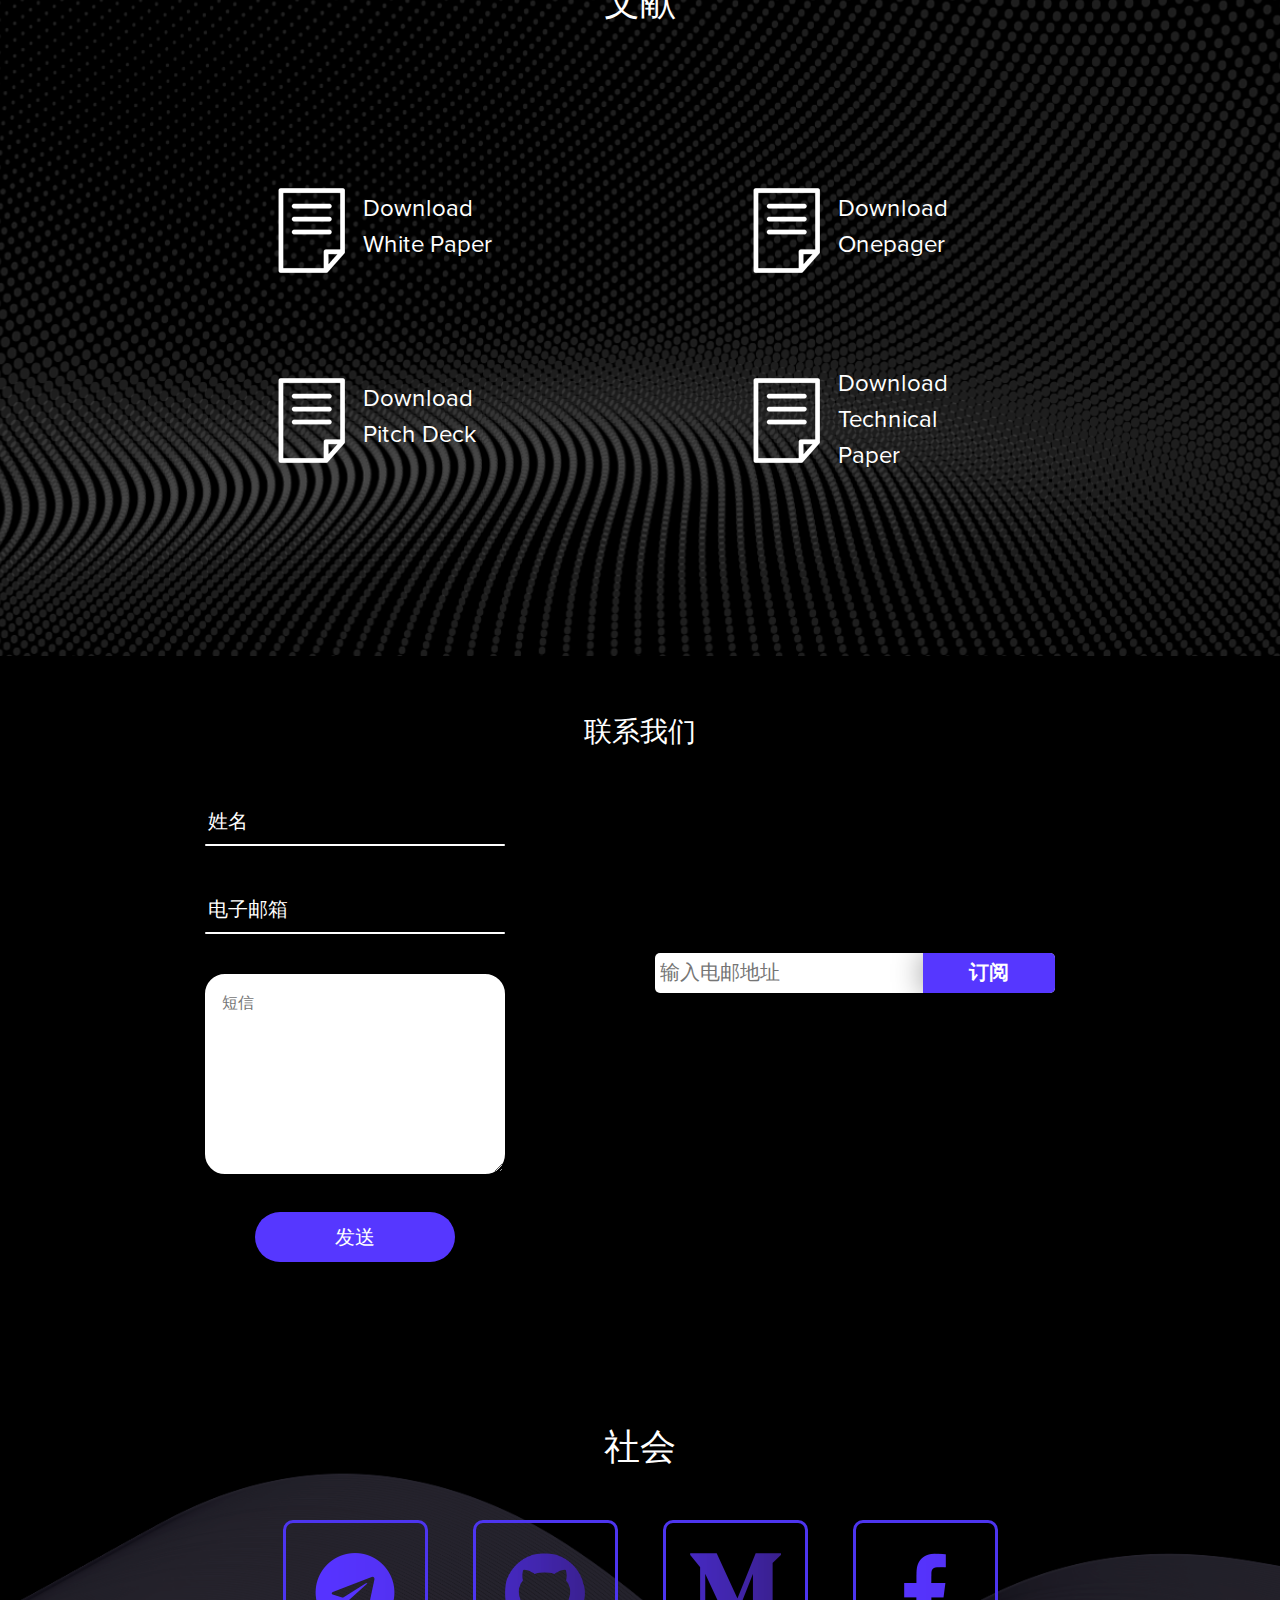
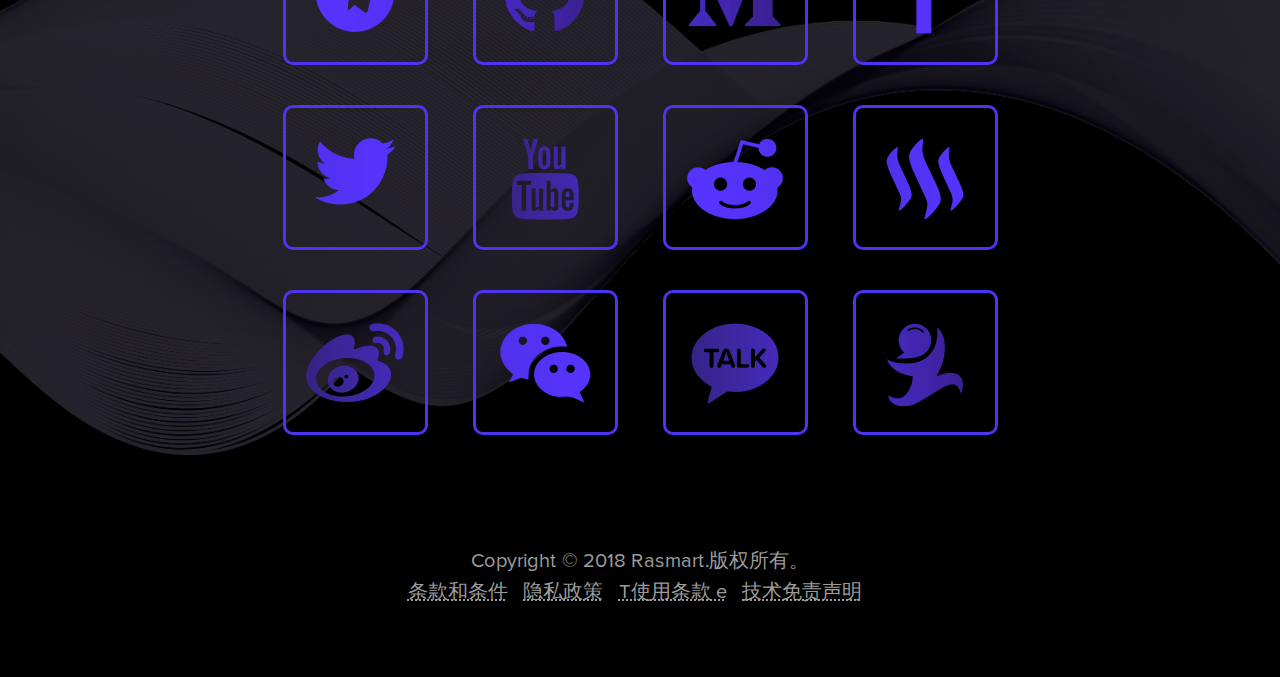
==== commit 2de08d71: "updated website" ====
--- a/cn/index.html
+++ b/cn/index.html
@@ -469,6 +469,8 @@
 	</div>
 </section>
 
+
+
 <section class="team-advisors">
 	<div class="container">
 		<div class="row text-center">
@@ -484,6 +486,109 @@
 					<div class="team_slider_foto">
 						<div class="team_slider_item text-center">
 							<div class="slider_circle_light">
+								<img src="img/5.png" alt="">
+							</div>
+							<h5>
+								Alexandr Raag 
+							</h5>
+
+							<span class="sp-info">
+								CEO 
+							</span>
+						</div>
+
+
+
+							<div class="team_slider_item text-center">
+							<div class="slider_circle_light">
+								<img src="img/6.png" alt="">
+							</div>
+							<h5>
+								Sergey Safronenko 
+							</h5>
+
+							<span class="sp-info">
+								COO
+							</span>
+						</div>
+						<div class="team_slider_item text-center">
+							<div class="slider_circle_light">
+								<img src="img/4.png" alt="">
+							</div>
+							<h5>
+								Inessa Ten 
+							</h5>
+
+							<span class="sp-info">
+								社区管理 
+							</span>
+						</div>
+						
+					
+						<div class="team_slider_item text-center">
+							<div class="slider_circle_light">
+								<img src="img/7.png" alt="">
+							</div>
+							<h5>
+								 Boris Dergachev 
+							</h5>
+
+							<span class="sp-info">
+								CTO 
+							</span>
+						</div>
+						<div class="team_slider_item text-center">
+							<div class="slider_circle_light">
+								<img src="img/8.png" alt="">
+							</div>
+							<h5>
+								Vladislav Cherkasov 
+							</h5>
+
+							<span class="sp-info">
+								CMO 
+							</span>
+						</div>
+						<div class="team_slider_item text-center">
+							<div class="slider_circle_light">
+								<img src="img/9.png" alt="">
+							</div>
+							<h5>
+								George Beck 
+							</h5>
+
+							<span class="sp-info">
+								支持经理 
+							</span>
+						</div>
+						<div class="team_slider_item text-center">
+							<div class="slider_circle_light">
+								<img src="img/11.png" alt="">
+							</div>
+							<h5>
+								Sergey Greenberg
+							</h5>
+
+							<span class="sp-info">
+								C ++高级开发工程师
+							</span>
+						</div>
+						<div class="team_slider_item text-center">
+							<div class="slider_circle_light">
+								<img src="img/12.png" alt="">
+							</div>
+							<h5>
+								Fedor Kabanov
+							</h5>
+
+							<span class="sp-info">
+								社区管理 
+							</span>
+						</div>
+						
+
+						<div class="team_slider_item text-center">
+							<div class="slider_circle_light">
 								<img src="img/2.png" alt="">
 							</div>
 							<h5>
@@ -494,104 +599,32 @@
 								CFO
 							</span>
 						</div>
-						<div class="team_slider_item text-center">
-							<div class="slider_circle_light">
-								<img src="img/4.png" alt="">
-							</div>
-							<h5>
-								Inessa Ten 
-							</h5>
-
-							<span class="sp-info">
-								社区管理 
-							</span>
-						</div>
-						<div class="team_slider_item text-center">
-							<div class="slider_circle_light">
-								<img src="img/5.png" alt="">
-							</div>
-							<h5>
-								Alexandr Raag 
-							</h5>
-
-							<span class="sp-info">
-								CEO 
-							</span>
-						</div>
-						<div class="team_slider_item text-center">
-							<div class="slider_circle_light">
-								<img src="img/6.png" alt="">
-							</div>
-							<h5>
-								Sergey Safronenko 
-							</h5>
-
-							<span class="sp-info">
-								COO
-							</span>
-						</div>
-						<div class="team_slider_item text-center">
-							<div class="slider_circle_light">
-								<img src="img/7.png" alt="">
-							</div>
-							<h5>
-								 Boris Dergachev 
-							</h5>
-
-							<span class="sp-info">
-								CTO 
-							</span>
-						</div>
-						<div class="team_slider_item text-center">
-							<div class="slider_circle_light">
-								<img src="img/8.png" alt="">
-							</div>
-							<h5>
-								Vladislav Cherkasov 
-							</h5>
-
-							<span class="sp-info">
-								CMO 
-							</span>
-						</div>
-						<div class="team_slider_item text-center">
-							<div class="slider_circle_light">
-								<img src="img/9.png" alt="">
-							</div>
-							<h5>
-								George Beck 
-							</h5>
-
-							<span class="sp-info">
-								支持经理   
-							</span>
-						</div>
 					</div>
 
 					<div class="team_slider_info">
+							<div class="team_slide_info text-center">
+							<p class="slide_info_text ">
+								C ++高级开发工程师, <br>初创公司领域的专家.
+							</p>
+						</div>
+
+
+
+							<div class="team_slide_info text-center">
+							<p class="slide_info_text ">
+								 俄罗斯联邦总统国民经济和行政学院<br> 艺术资本集团, 俄罗斯映画影业, <br> 俄罗斯WEIT media。
+							</p>
+						</div>
 						<div class="team_slide_info text-center">
 							<p class="slide_info_text ">
-								罗蒙诺索夫莫斯科国立大学 ,<br>  27年的企业管理经验 ,<br> 风险投资领域的专家.
-							</p>
-						</div>
+								韩国市场上公共关系 
+							</p>
+						</div>
+					
+					
 						<div class="team_slide_info text-center">
 							<p class="slide_info_text ">
-								韩国市场上公共关系 
-							</p>
-						</div>
-						<div class="team_slide_info text-center">
-							<p class="slide_info_text ">
-								C ++高级开发工程师, <br>初创公司领域的专家.
-							</p>
-						</div>
-						<div class="team_slide_info text-center">
-							<p class="slide_info_text ">
-								 俄罗斯联邦总统国民经济和行政学院<br> 艺术资本集团, 俄罗斯映画影业, <br> 俄罗斯WEIT media。
-							</p>
-						</div>
-						<div class="team_slide_info text-center">
-							<p class="slide_info_text ">
-								C ++领导开发工程师, 
+							C ++领导开发工程师, 
 								<br>
 								Aeroflot航空学校、MapVis的工作经验。
 							</p>
@@ -603,7 +636,25 @@
 						</div>
 						<div class="team_slide_info text-center">
 							<p class="slide_info_text ">
-								Telegram support manager.
+								电报支持经理。
+							</p>
+						</div>
+						<div class="team_slide_info text-center">
+							<p class="slide_info_text ">
+								有俄罗斯抵押银行，<br>  Rosgosstrakh银行，<br>  国家建筑和建筑大学。
+							</p>
+						</div>
+						<div class="team_slide_info text-center">
+							<p class="slide_info_text ">
+								 俄罗斯国家经济与公共管理学院的俄罗斯总统， <br>在联邦物业管理局的经验，
+								 <br> METRO CC（公共关系部）。
+							</p>
+						</div>
+						
+
+						<div class="team_slide_info text-center">
+							<p class="slide_info_text ">
+								罗蒙诺索夫莫斯科国立大学 ,<br>  27年的企业管理经验 ,<br> 风险投资领域的专家.
 							</p>
 						</div>
 					</div>
@@ -614,63 +665,82 @@
 
 	<!-- Advisors HIDE-->
 
-		<div class="row text-center d-none">
+		<div class="row text-center">
 			<div class="col-12">
 				<h2 id="advisors">
-					Advisors
+						고문
 				</h2>
 			</div>
 		</div>
-		<div class="row d-none">
-			<div class="col-xl-10 col-12 offset-xl-1">
+		<div class="row">
+			<div class="col-xl-12" style="text-align: center;">
+				<div class="team_slider_item text-center">
+							<div class="slider_circle_light">
+								<img src="img/10.png" alt="">
+							</div>
+							<h5>
+								Kalin Tsekov Kamenov
+							</h5>
+							<p class="slide_info_text ">
+								<span class="sp-info"><br>
+								<a href="https://www.linkedin.com/in/ikalin/"><i class="fab fa-linkedin" style="font-size: 28px;"></i></a>
+							</span>
+							</p>
+							
+						</div>
+
+			</div>
+		</div>
+		<div class="row">
+			<div class="col-xl-10 col-12 offset-xl-1 d-none ">
 				<div class="team_slider_wrapper">
 					<div class="team_slider_foto-advisors " id="second">
 						<div class="team_slider_item text-center">
 							<div class="slider_circle_light">
+								<img src="img/10.png" alt="">
+							</div>
+							<h5>
+								Name
+							</h5>
+
+							<span class="sp-info">
+								<i class="fab fa-linkedin" style="font-size: 22px;"></i>
+							</span>
+						</div>
+						<div class="team_slider_item text-center">
+							<div class="slider_circle_light">
+								<img src="" alt="">
+							</div>
+							<h5>
+								 Name
+							</h5>
+
+							<span class="sp-info">
+								<i class="fab fa-linkedin" style="font-size: 22px;"></i>
+							</span>
+						</div>
+						<div class="team_slider_item text-center">
+							<div class="slider_circle_light">
 								
 							</div>
 							<h5>
+								 Name
+							</h5>
+
+							<span class="sp-info">
+								<i class="fab fa-linkedin" style="font-size: 22px;"></i>
+							</span>
+						</div>
+						<div class="team_slider_item text-center">
+							<div class="slider_circle_light">
+								
+							</div>
+							<h5>
 								Name
 							</h5>
 
 							<span class="sp-info">
-								Text
-							</span>
-						</div>
-						<div class="team_slider_item text-center">
-							<div class="slider_circle_light">
-								
-							</div>
-							<h5>
-								 Name
-							</h5>
-
-							<span class="sp-info">
-								Text
-							</span>
-						</div>
-						<div class="team_slider_item text-center">
-							<div class="slider_circle_light">
-								
-							</div>
-							<h5>
-								 Name
-							</h5>
-
-							<span class="sp-info">
-								Text 
-							</span>
-						</div>
-						<div class="team_slider_item text-center">
-							<div class="slider_circle_light">
-								
-							</div>
-							<h5>
-								Name
-							</h5>
-
-							<span class="sp-info">
-								Text 
+								<i class="fab fa-linkedin" style="font-size: 22px;"></i>
 							</span>
 						</div>
 					</div>
@@ -714,20 +784,25 @@
 		</div>
 
 		<div class="row text-center">
-			 <div class="col-xl-4 col-lg-4 col-sm-6 col-12">
+			<div class="col-xl-4 col-lg-3 col-sm-6 col-12">
 					<div class="partner_block">
 						<a href="https://cryptoprocessing.io/" target="_blank"><img src="img/partner_1.png" alt="img"></a>
 					</div>
 				</div> 
-				<div class="col-xl-4 col-lg-4 col-sm-6 col-12">
+				<div class="col-xl-4 col-lg-3 col-sm-6 col-12">
 					<div class="partner_block">
 						<a href="https://swap.online/" target="_blank"><img src="img/partner_2.png" alt="img"></a>
 					</div>
 				</div> 
-				<div class="col-xl-4 col-lg-4 col-sm-6 col-12">
+				<div class="col-xl-4 col-lg-3 col-sm-6 col-12">
+					<div class="partner_block">
+						<a href="http://camonroad.com/" target="_blank"><img src="img/partner_4.png" alt="img"></a>
+					</div>
+				</div> 
+				<div class="col-xl-12 col-lg-3 col-sm-6 col-12">
 					<div class="partner_block testnet_animat" style="background-color: #503afe">
 					<div class="beap">
-						<a href="#form_block" style="text-decoration: none; color: white; text-align: center;">
+						<a href="#form_block" style="text-decoration: none; color: white; text-align: center; margin: auto; !important">
 							BECOME A PARTNER <br> <h4>JOIN THE REVOLUTION NOW</h4>
 						</a>
 					</div>
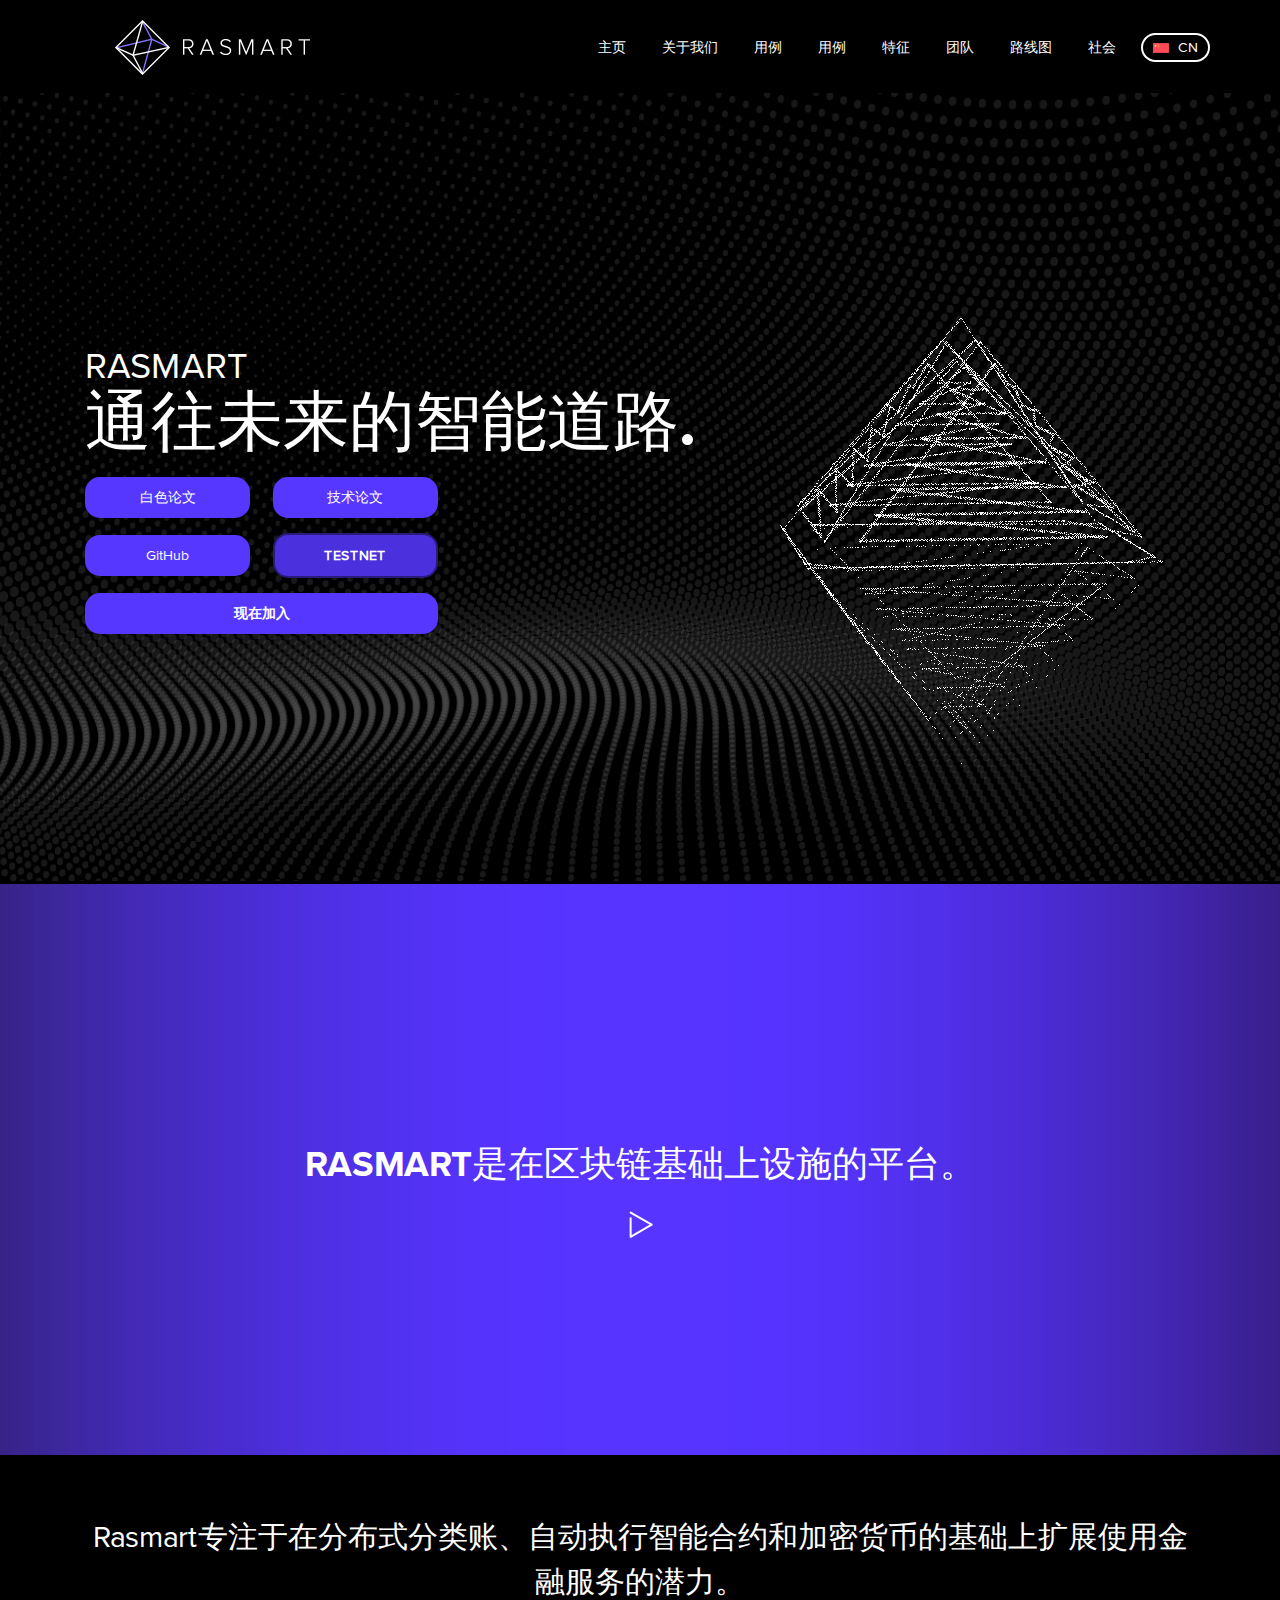
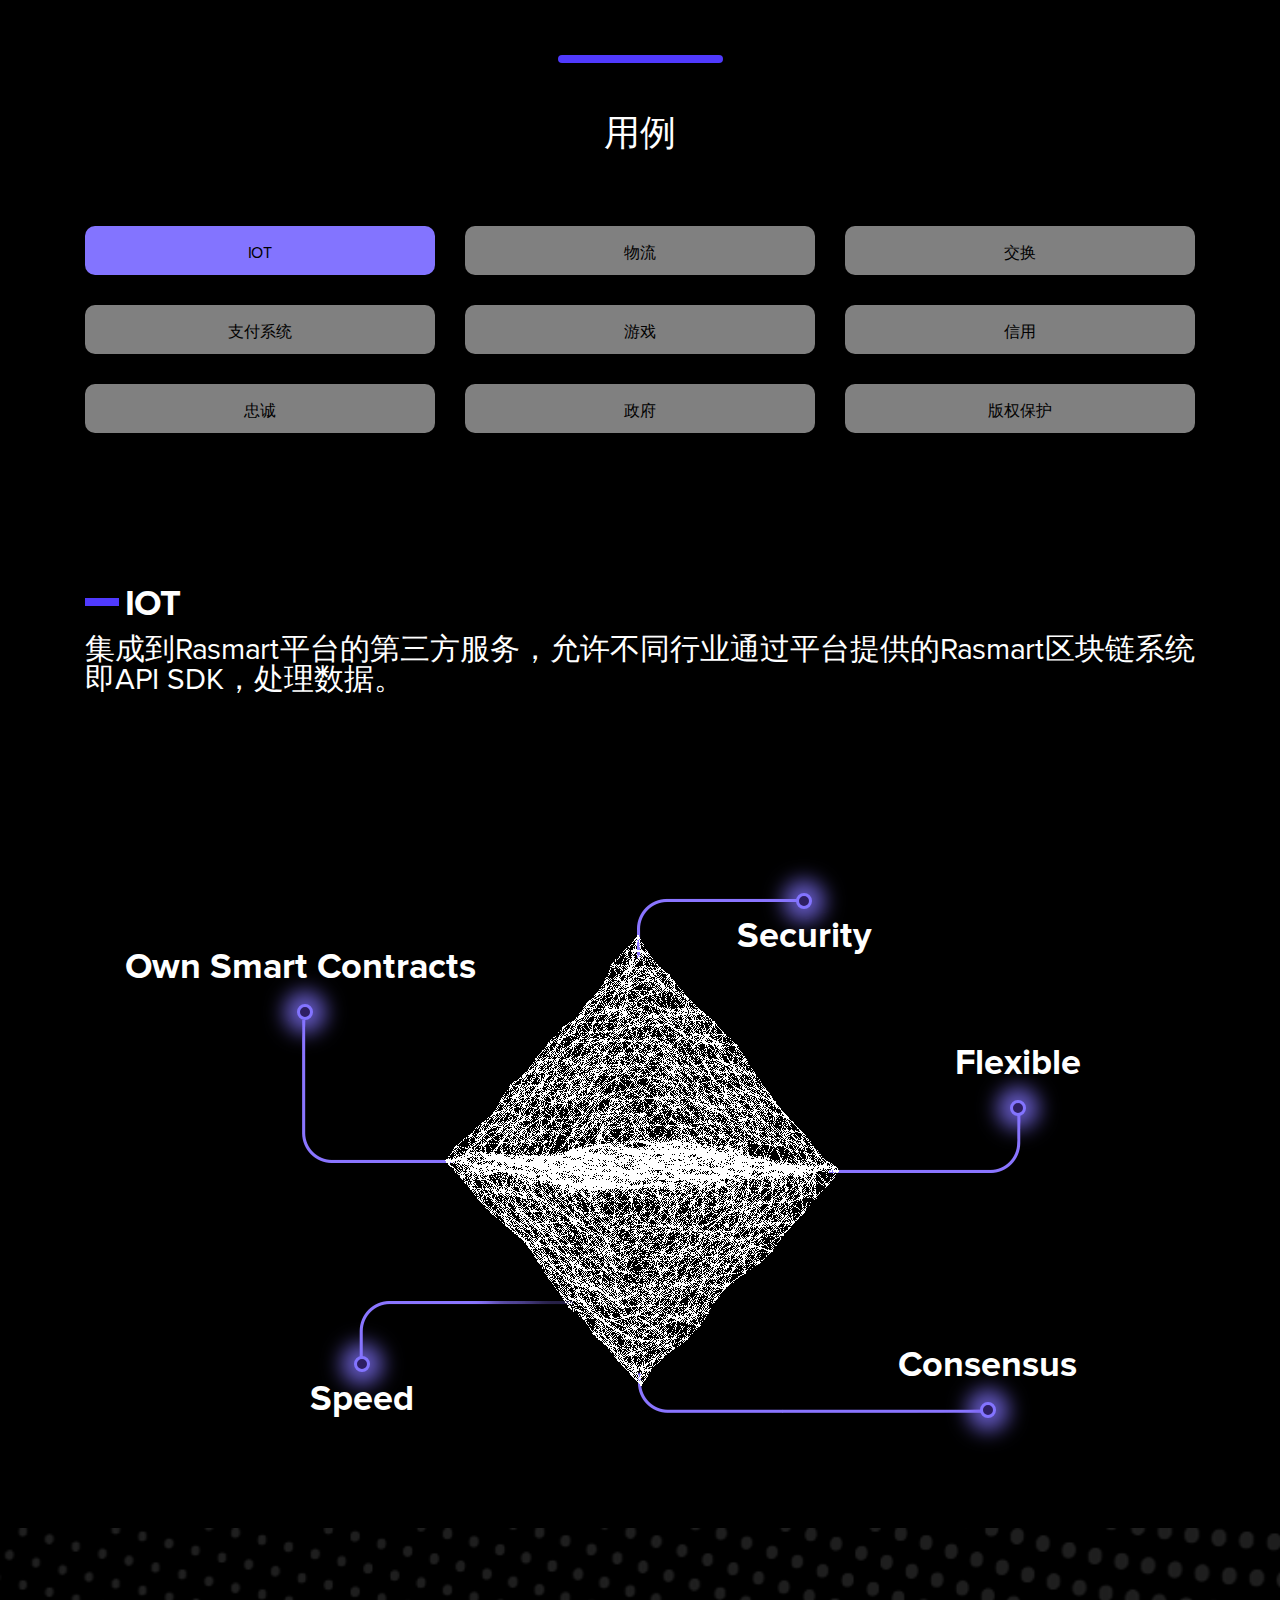
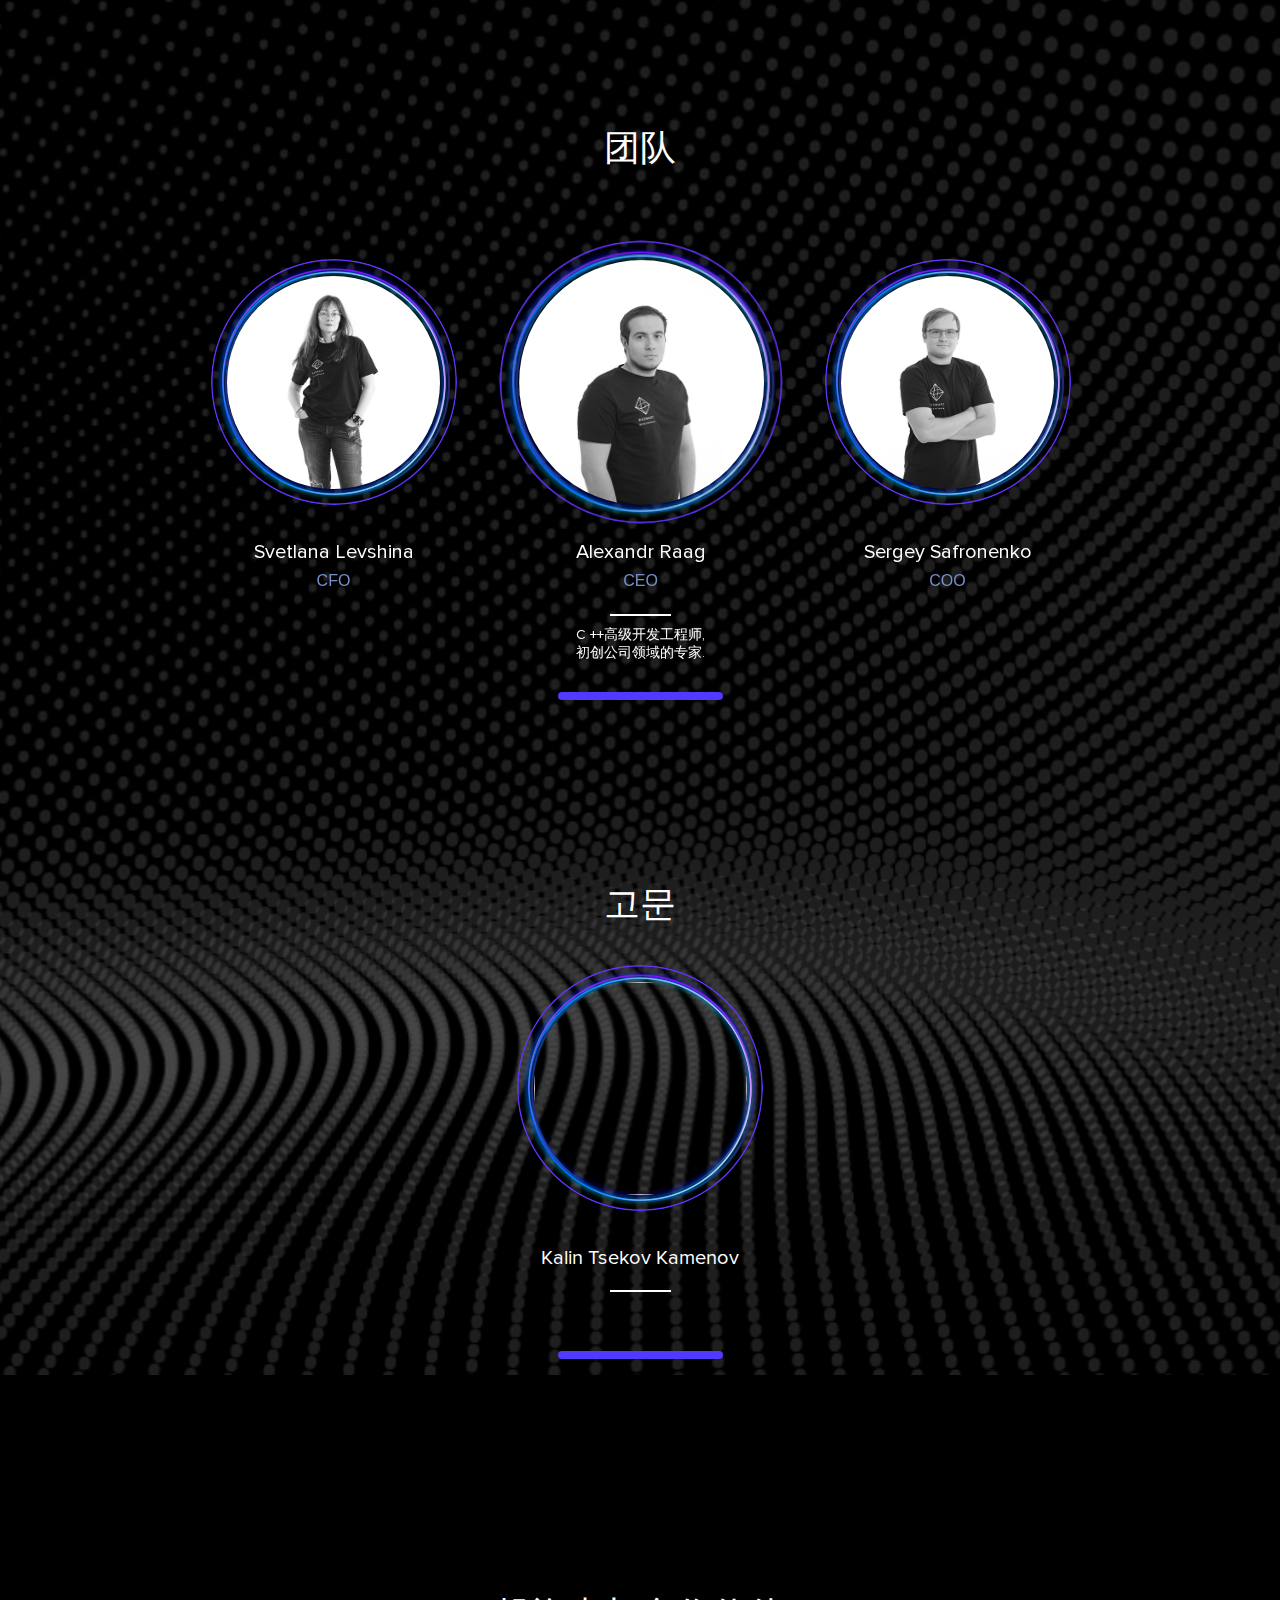
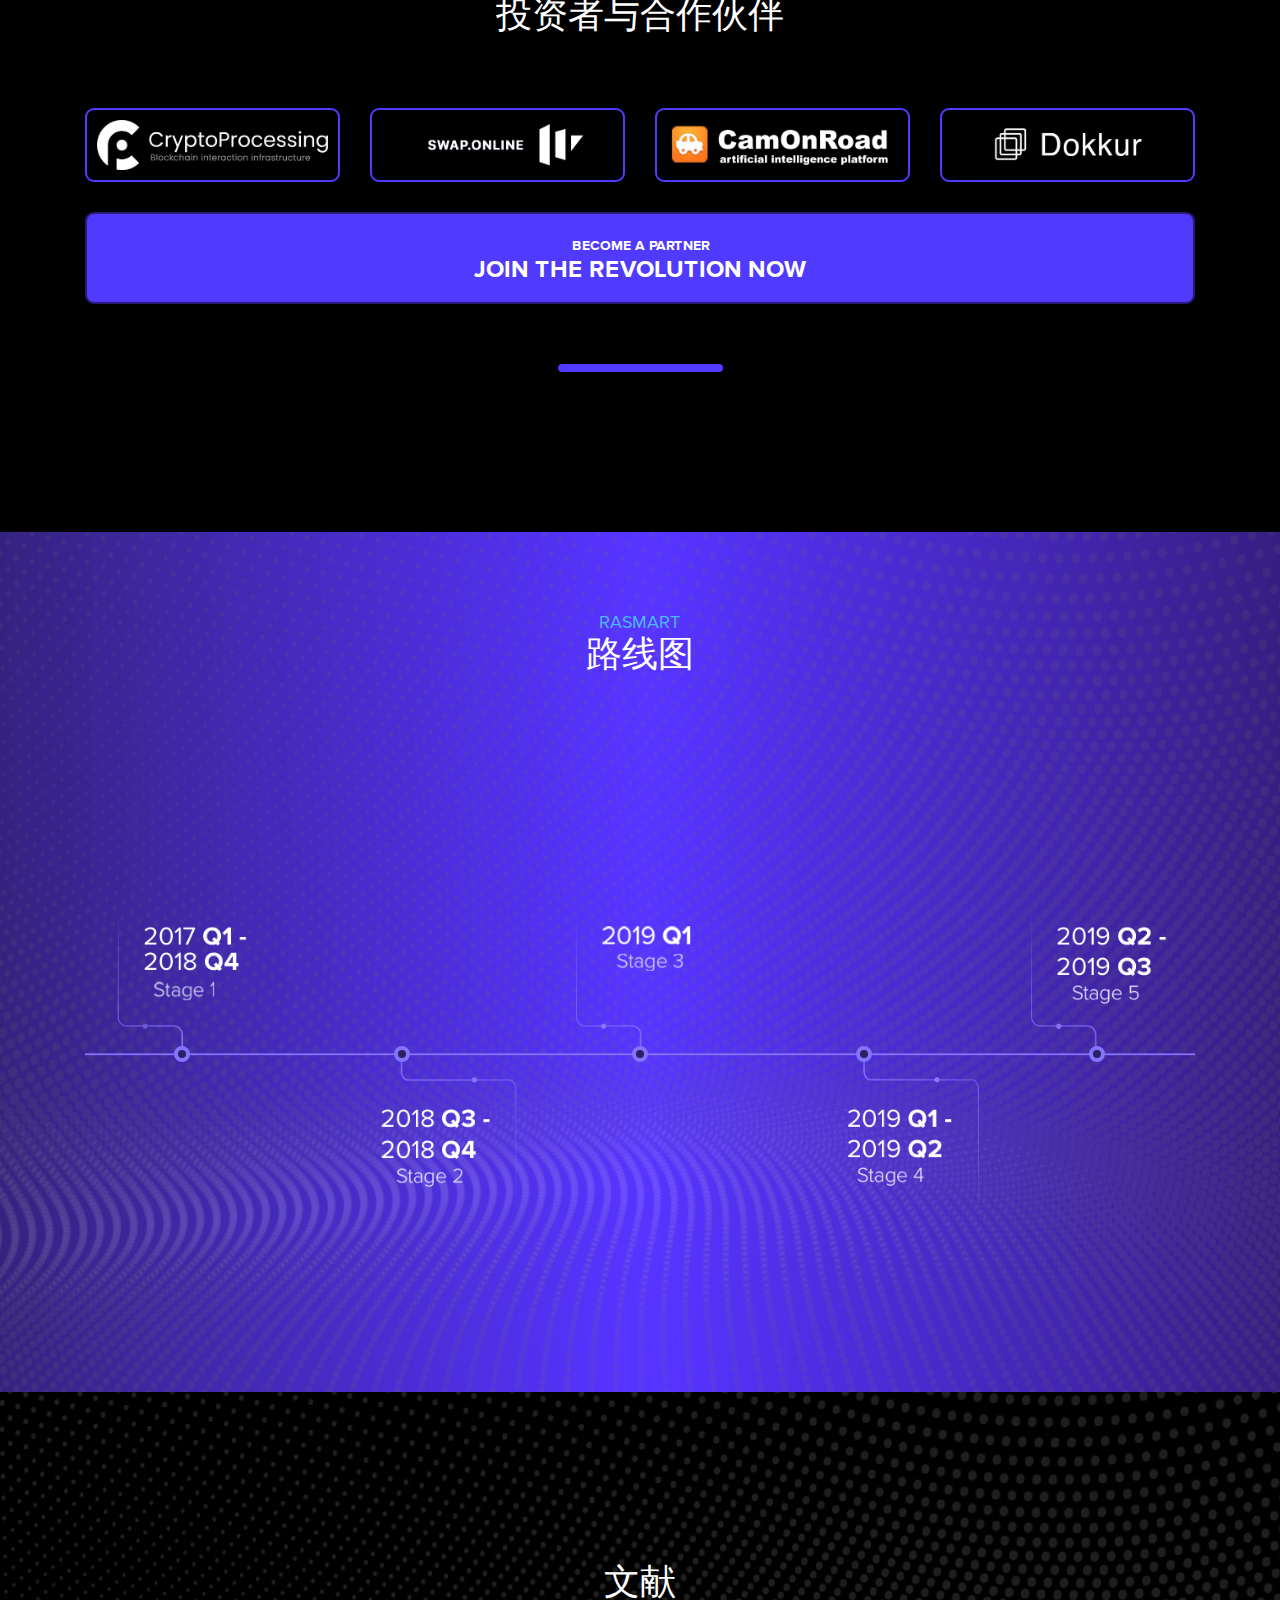
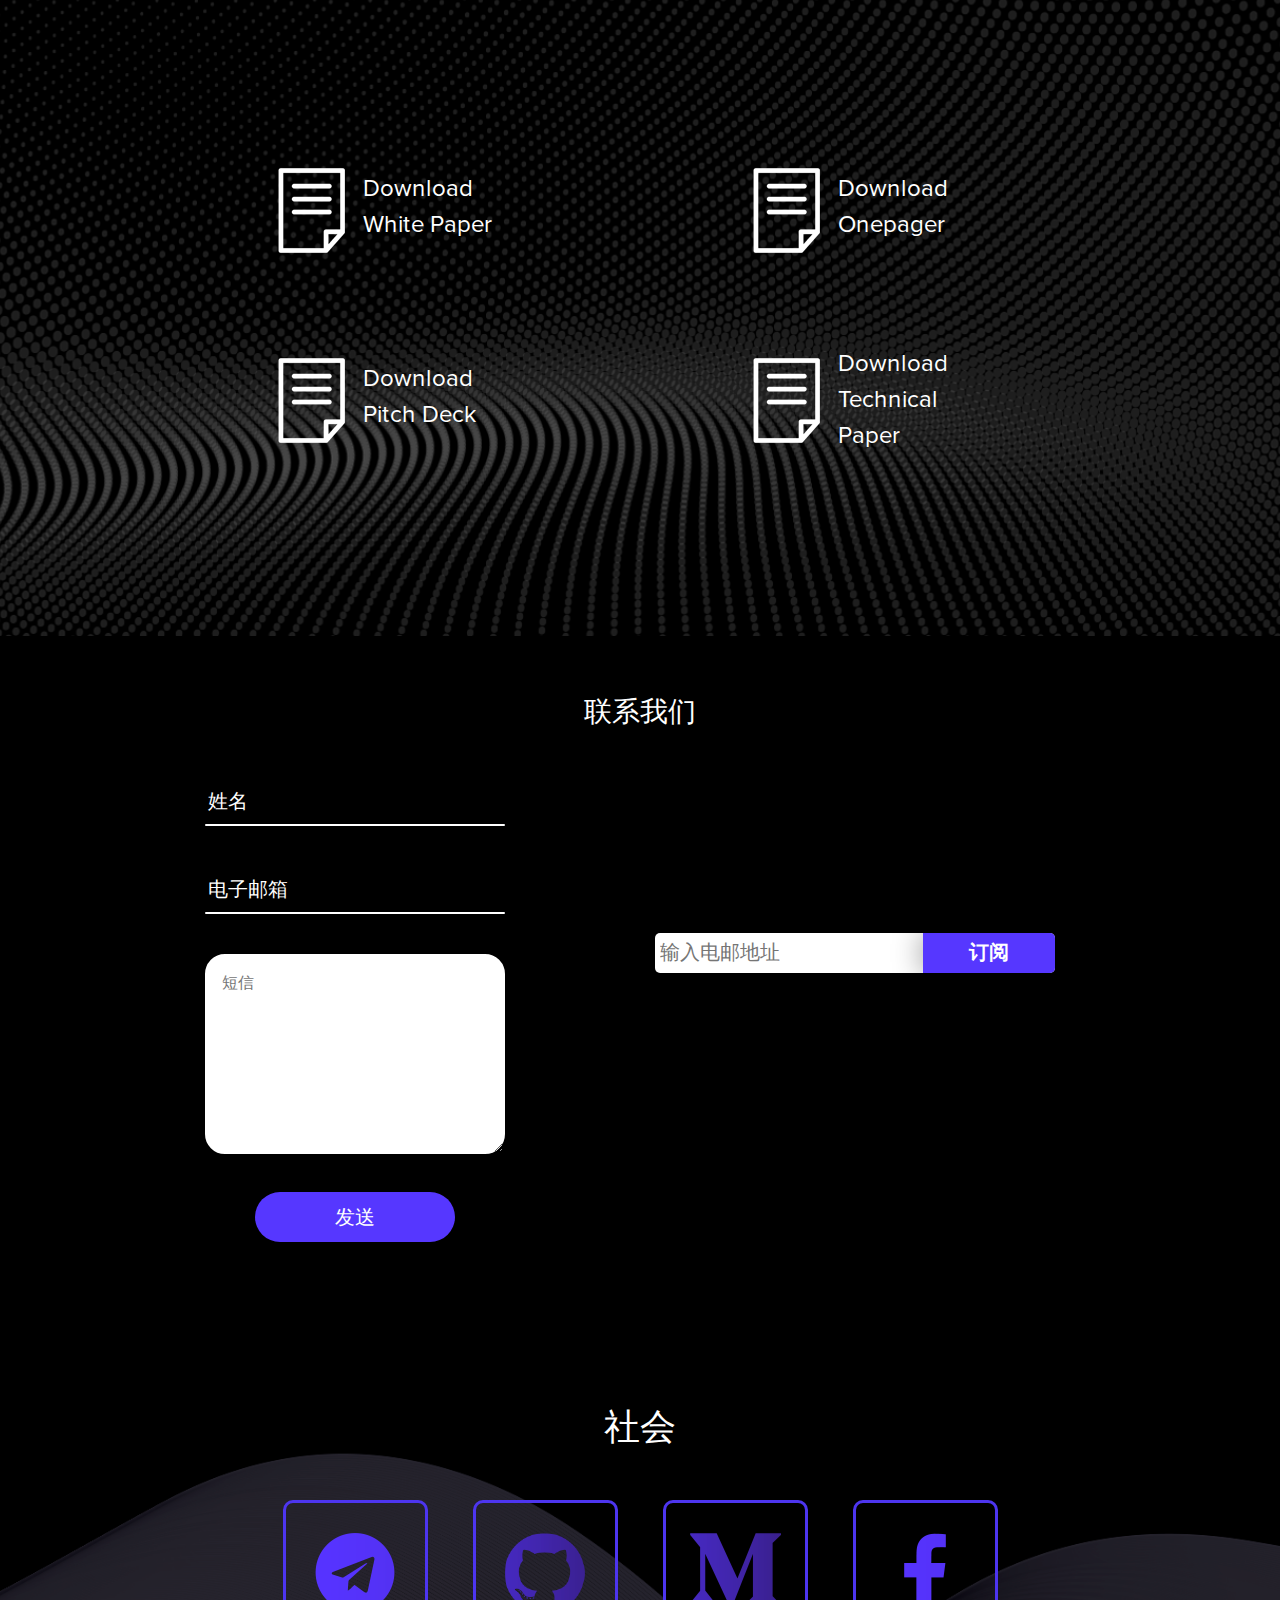
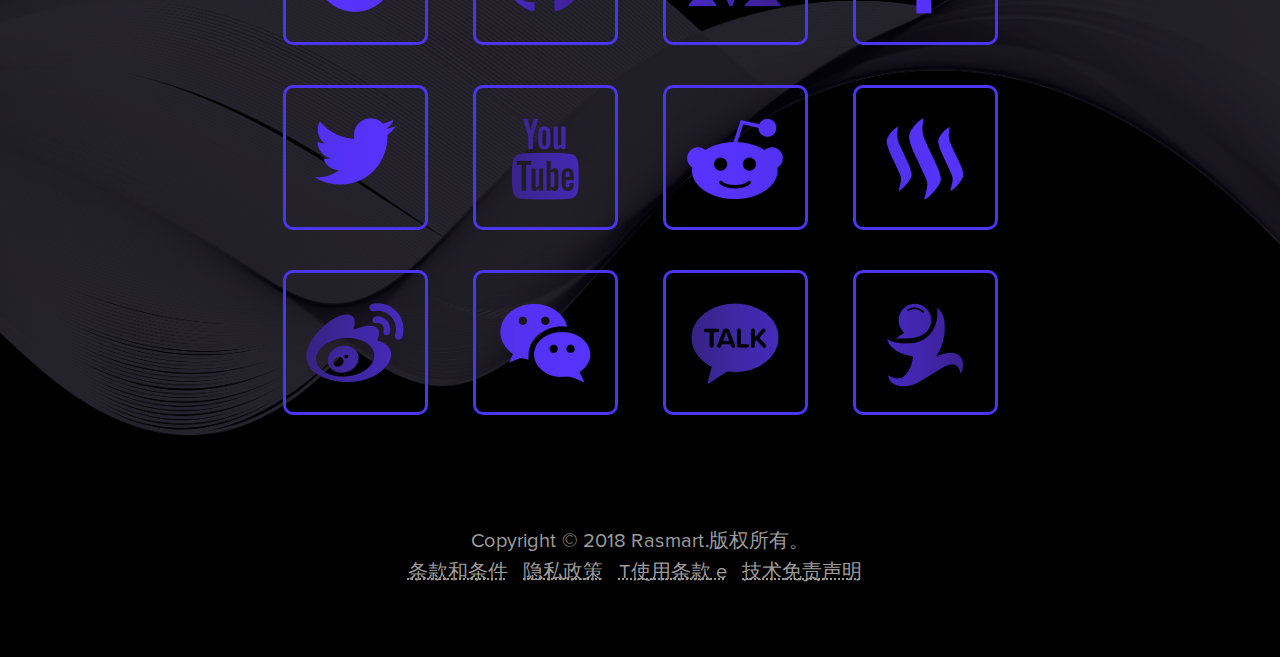
==== commit 64768140: "updated website" ====
--- a/cn/index.html
+++ b/cn/index.html
@@ -784,19 +784,24 @@
 		</div>
 
 		<div class="row text-center">
-			<div class="col-xl-4 col-lg-3 col-sm-6 col-12">
+				 <div class="col-xl-3 col-lg-3 col-sm-6 col-12">
 					<div class="partner_block">
 						<a href="https://cryptoprocessing.io/" target="_blank"><img src="img/partner_1.png" alt="img"></a>
 					</div>
 				</div> 
-				<div class="col-xl-4 col-lg-3 col-sm-6 col-12">
+				<div class="col-xl-3 col-lg-3 col-sm-6 col-12">
 					<div class="partner_block">
 						<a href="https://swap.online/" target="_blank"><img src="img/partner_2.png" alt="img"></a>
 					</div>
 				</div> 
-				<div class="col-xl-4 col-lg-3 col-sm-6 col-12">
+				<div class="col-xl-3 col-lg-3 col-sm-6 col-12">
 					<div class="partner_block">
 						<a href="http://camonroad.com/" target="_blank"><img src="img/partner_4.png" alt="img"></a>
+					</div>
+				</div> 
+				<div class="col-xl-3 col-lg-3 col-sm-6 col-12">
+					<div class="partner_block">
+						<a href="https://dokkur.com/" target="_blank"><img src="img/partner_5.png" alt="img"></a>
 					</div>
 				</div> 
 				<div class="col-xl-12 col-lg-3 col-sm-6 col-12">
@@ -808,6 +813,18 @@
 					</div>
 					</div>
 				</div> 
+				<!--<div class="col-lg-4 offset-lg-4 col-sm-6 offset-sm-3 
+				col-12">
+					<div class="partner_block">
+						<img src="img/partner_1.png" alt="img">
+					</div>
+				</div> -->
+			<!--	<div class="col-lg-4 offset-lg-4 col-sm-6 offset-sm-3 
+				col-12">
+					<div class="partner_block">
+						<img src="img/partner_1.png" alt="img">
+					</div>
+				</div>-->
 		</div>
 
 		<div class="partnerl_underline"></div>
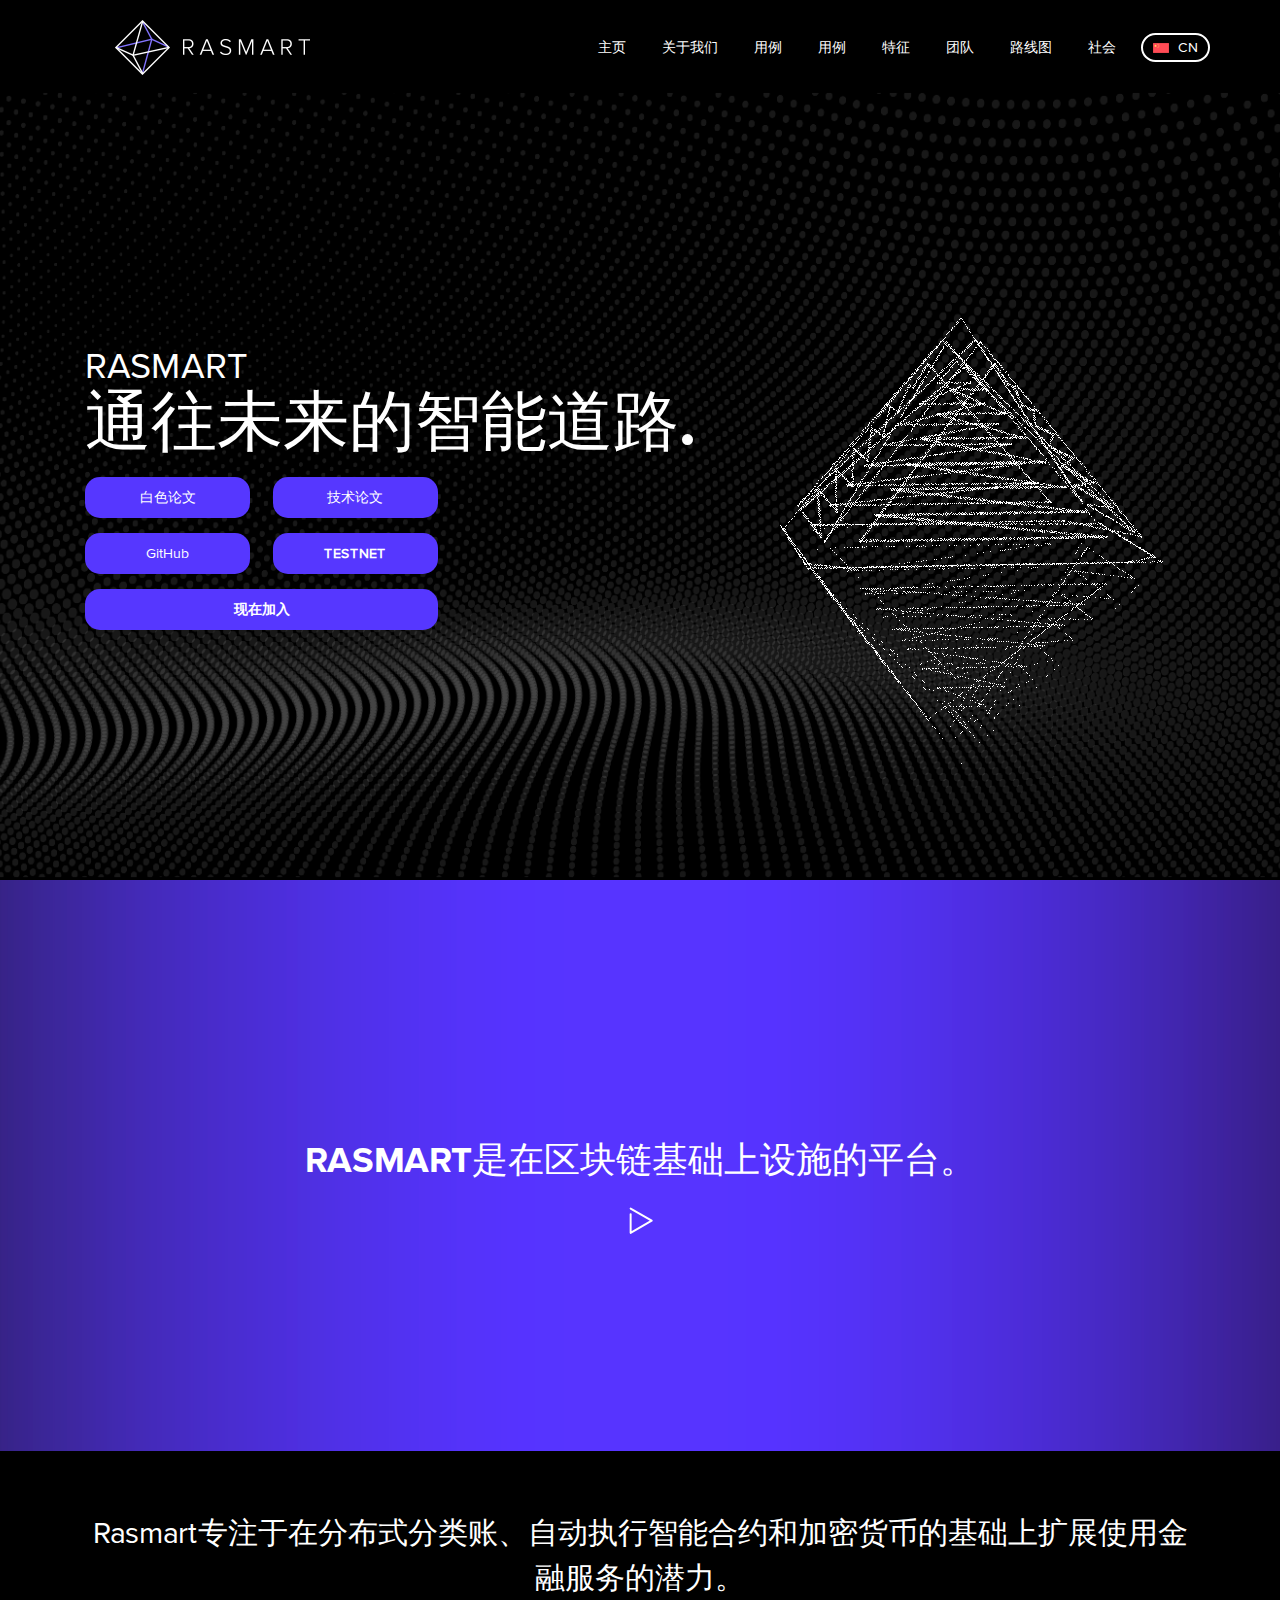
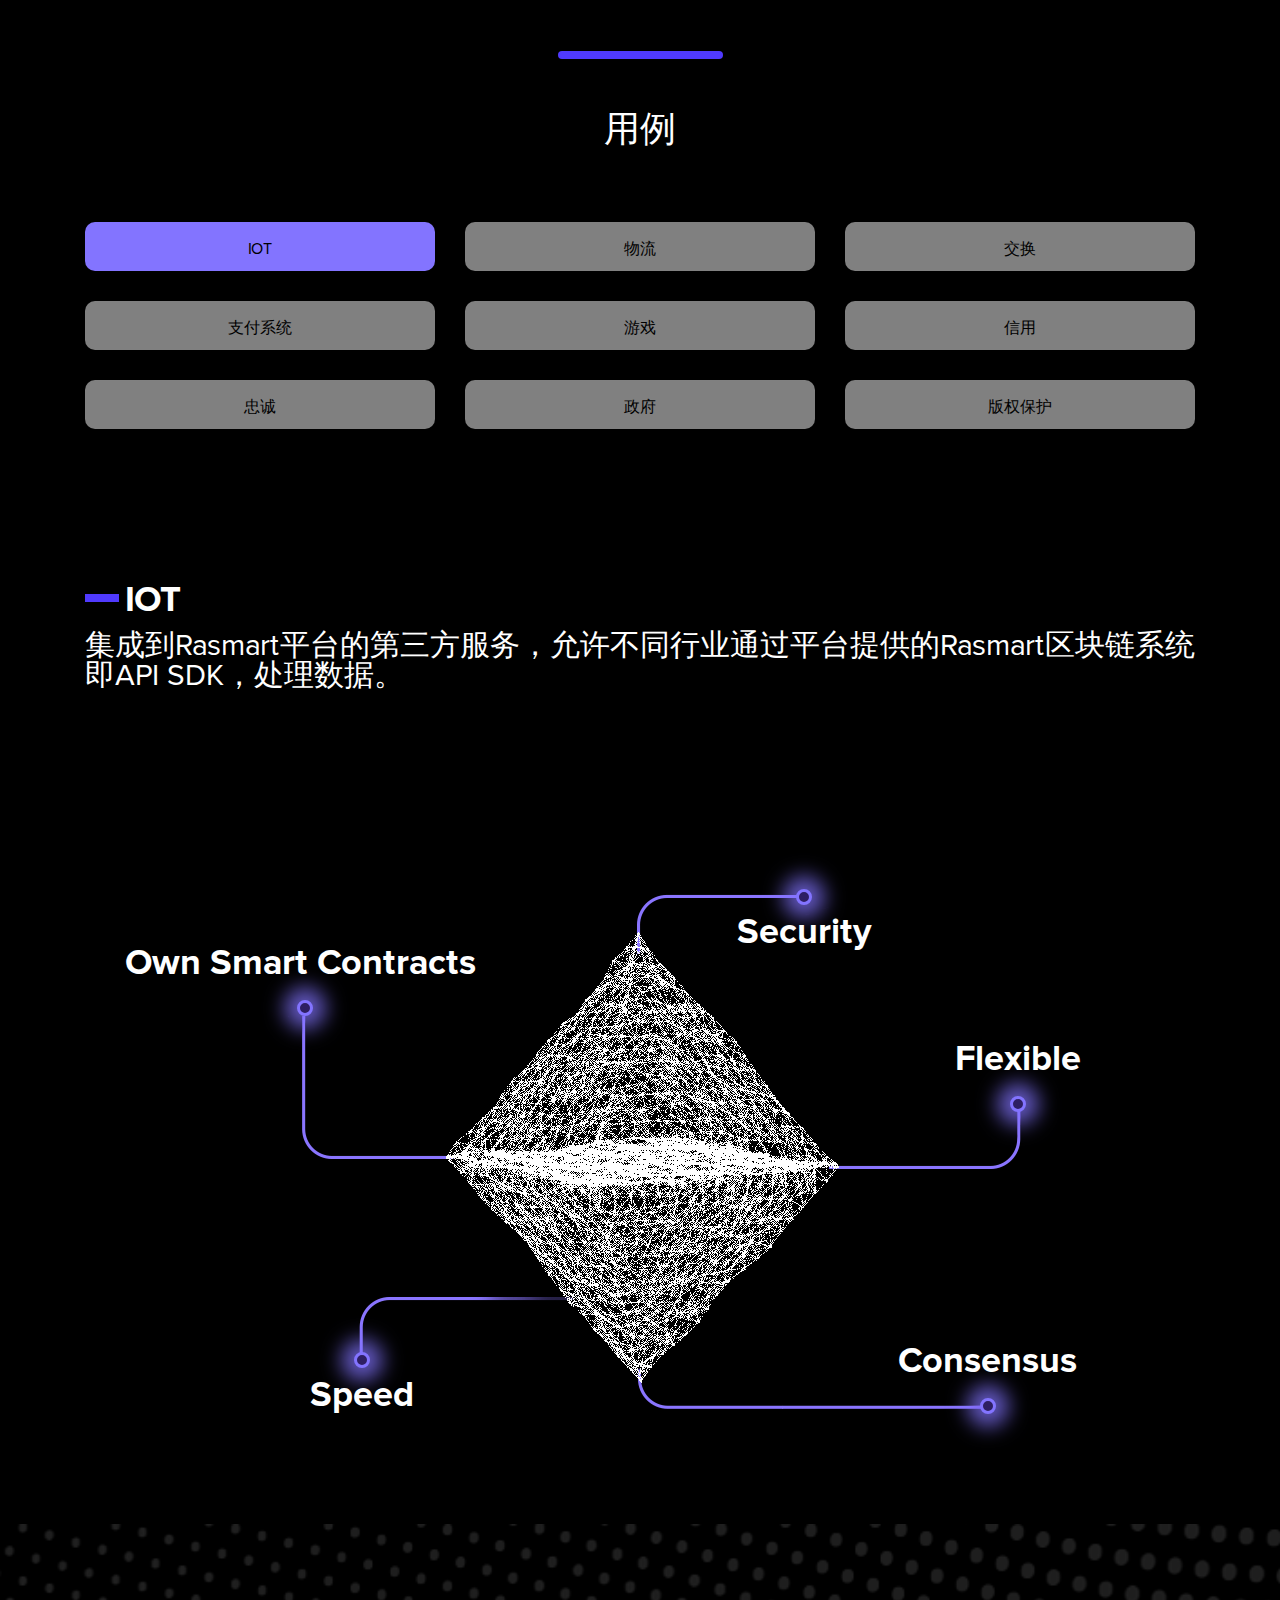
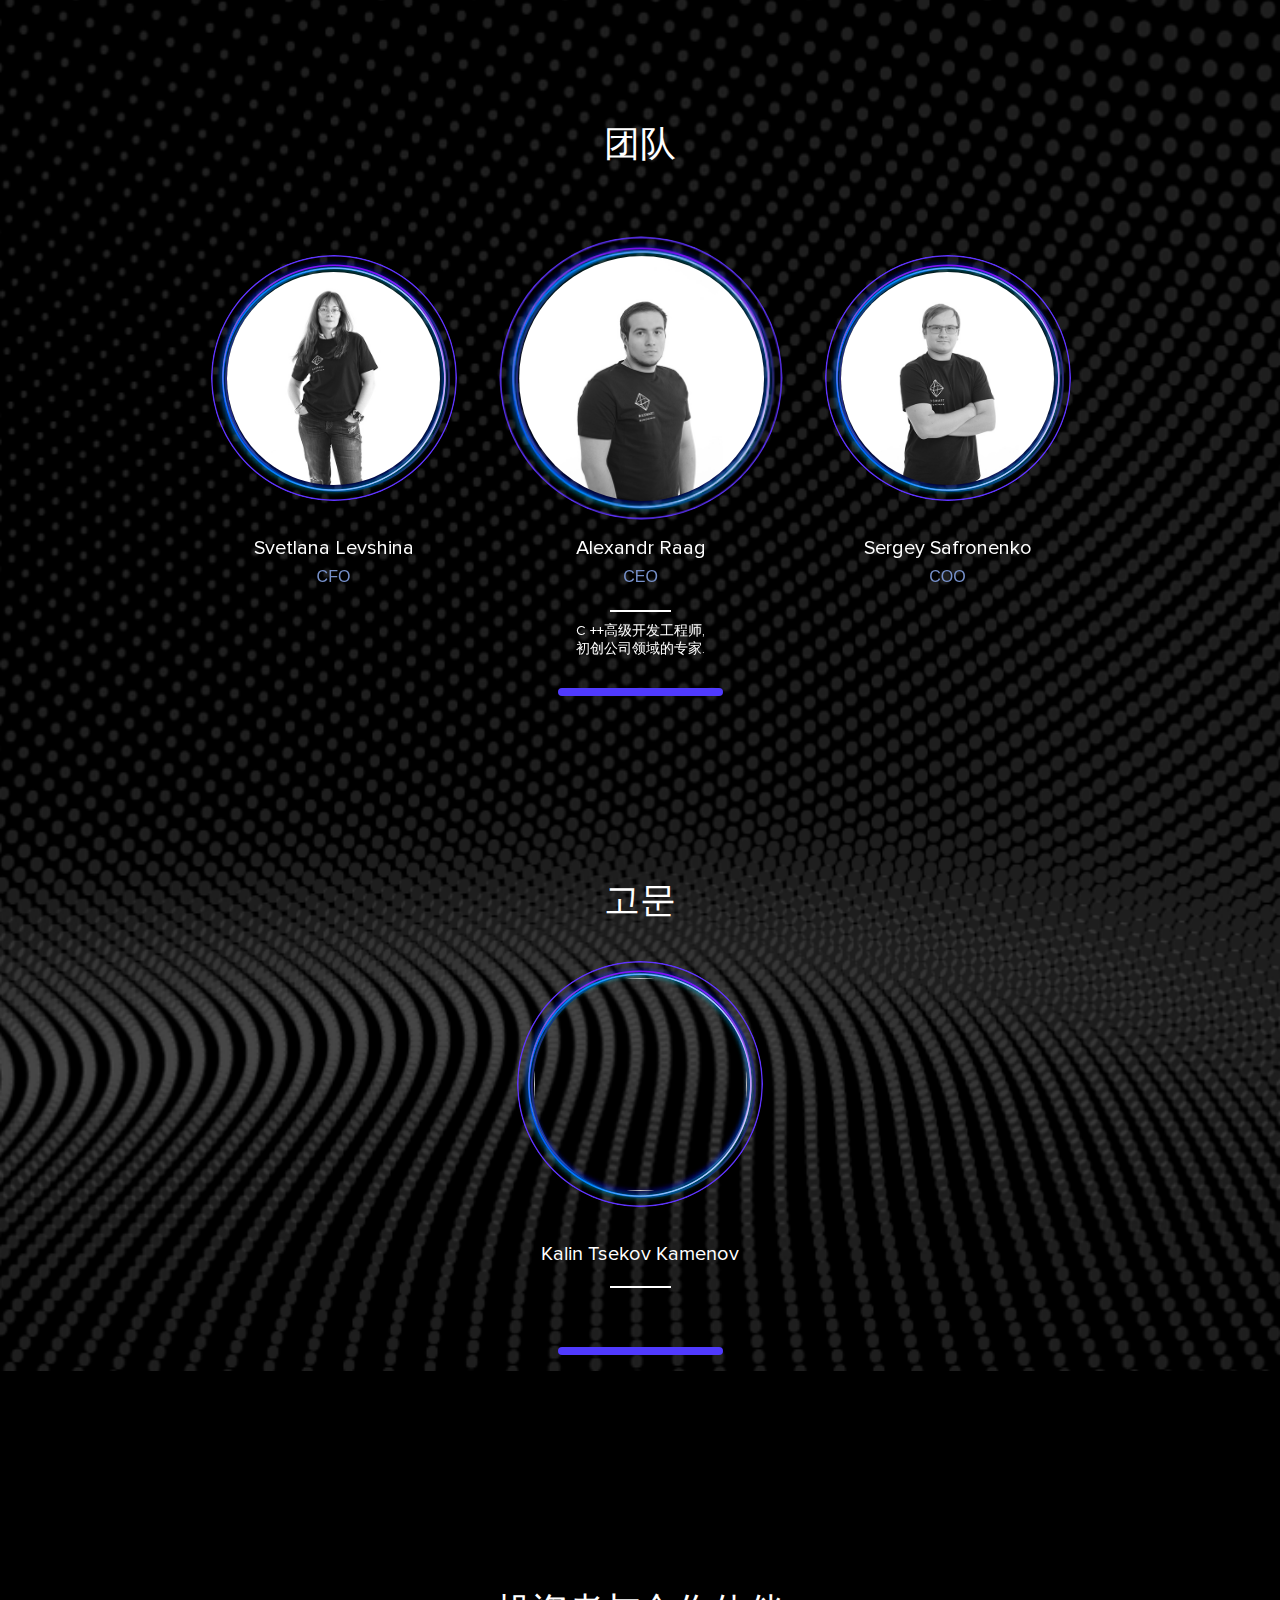
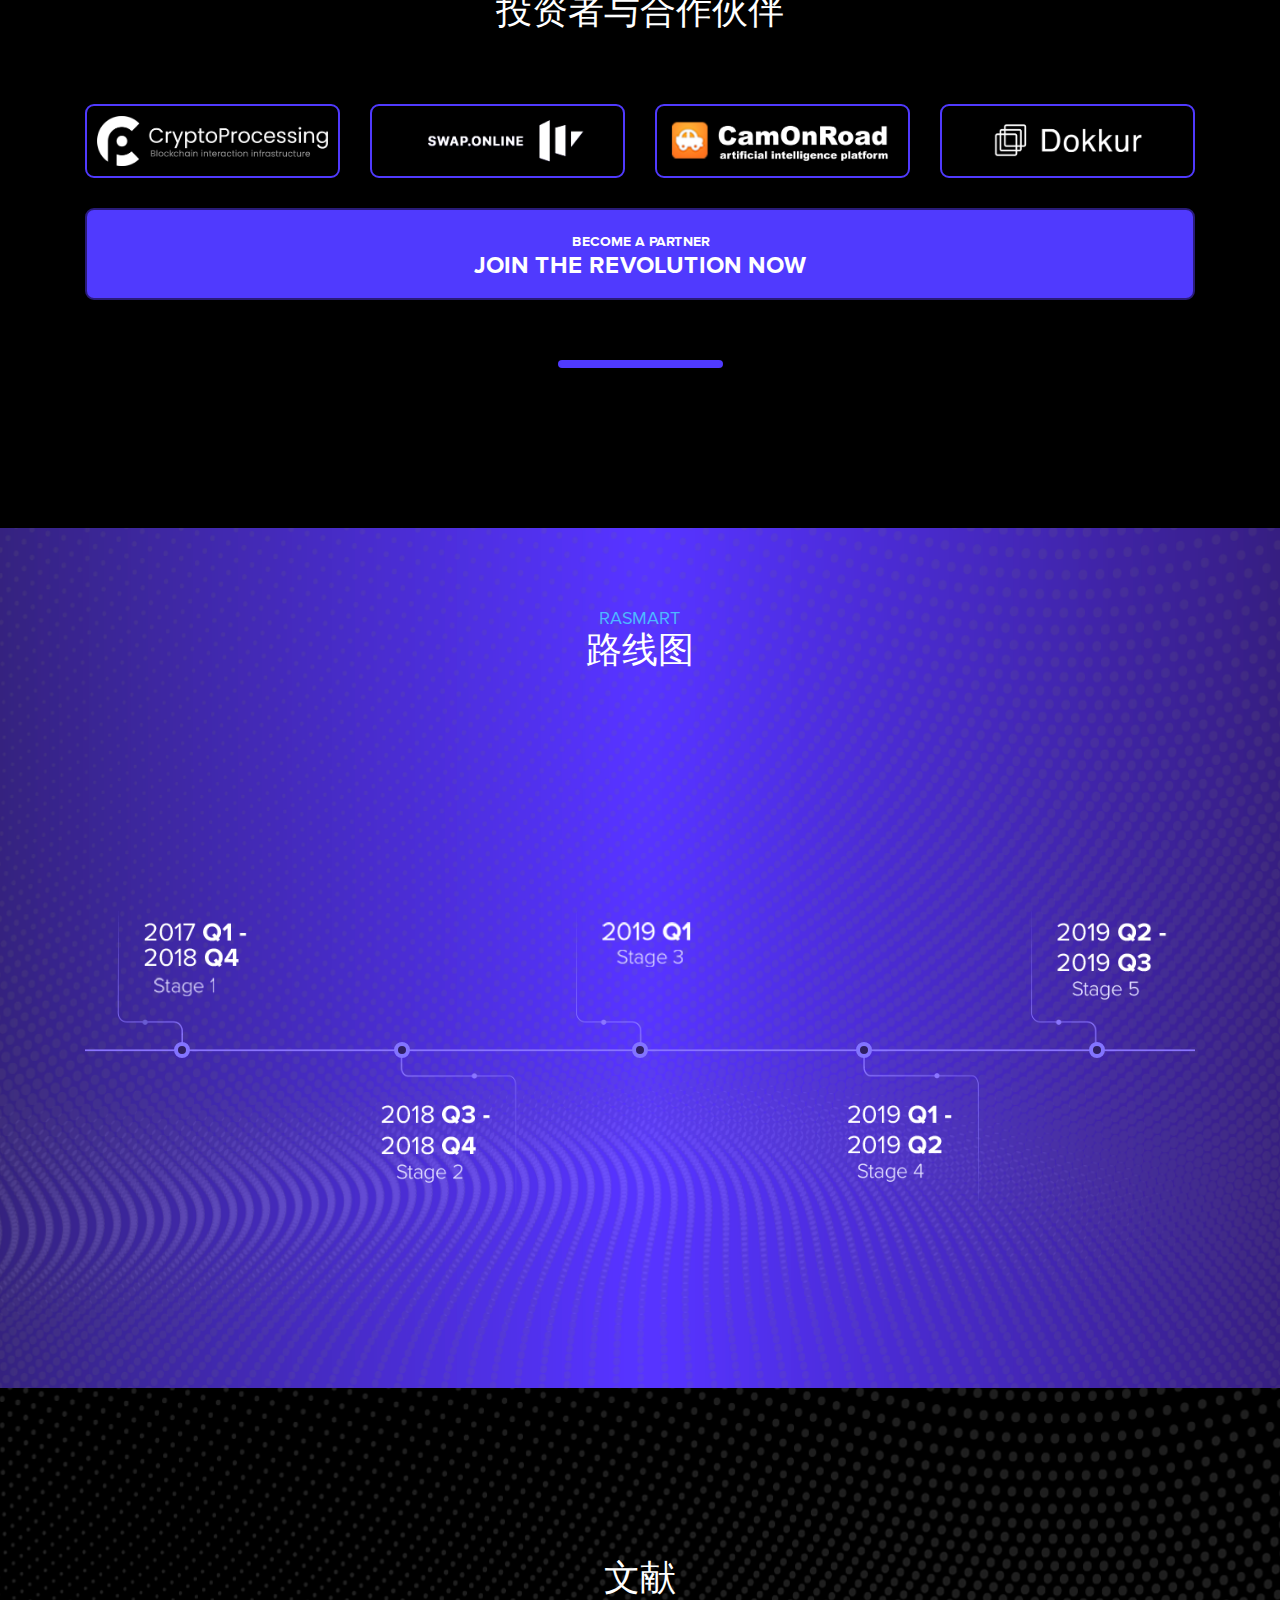
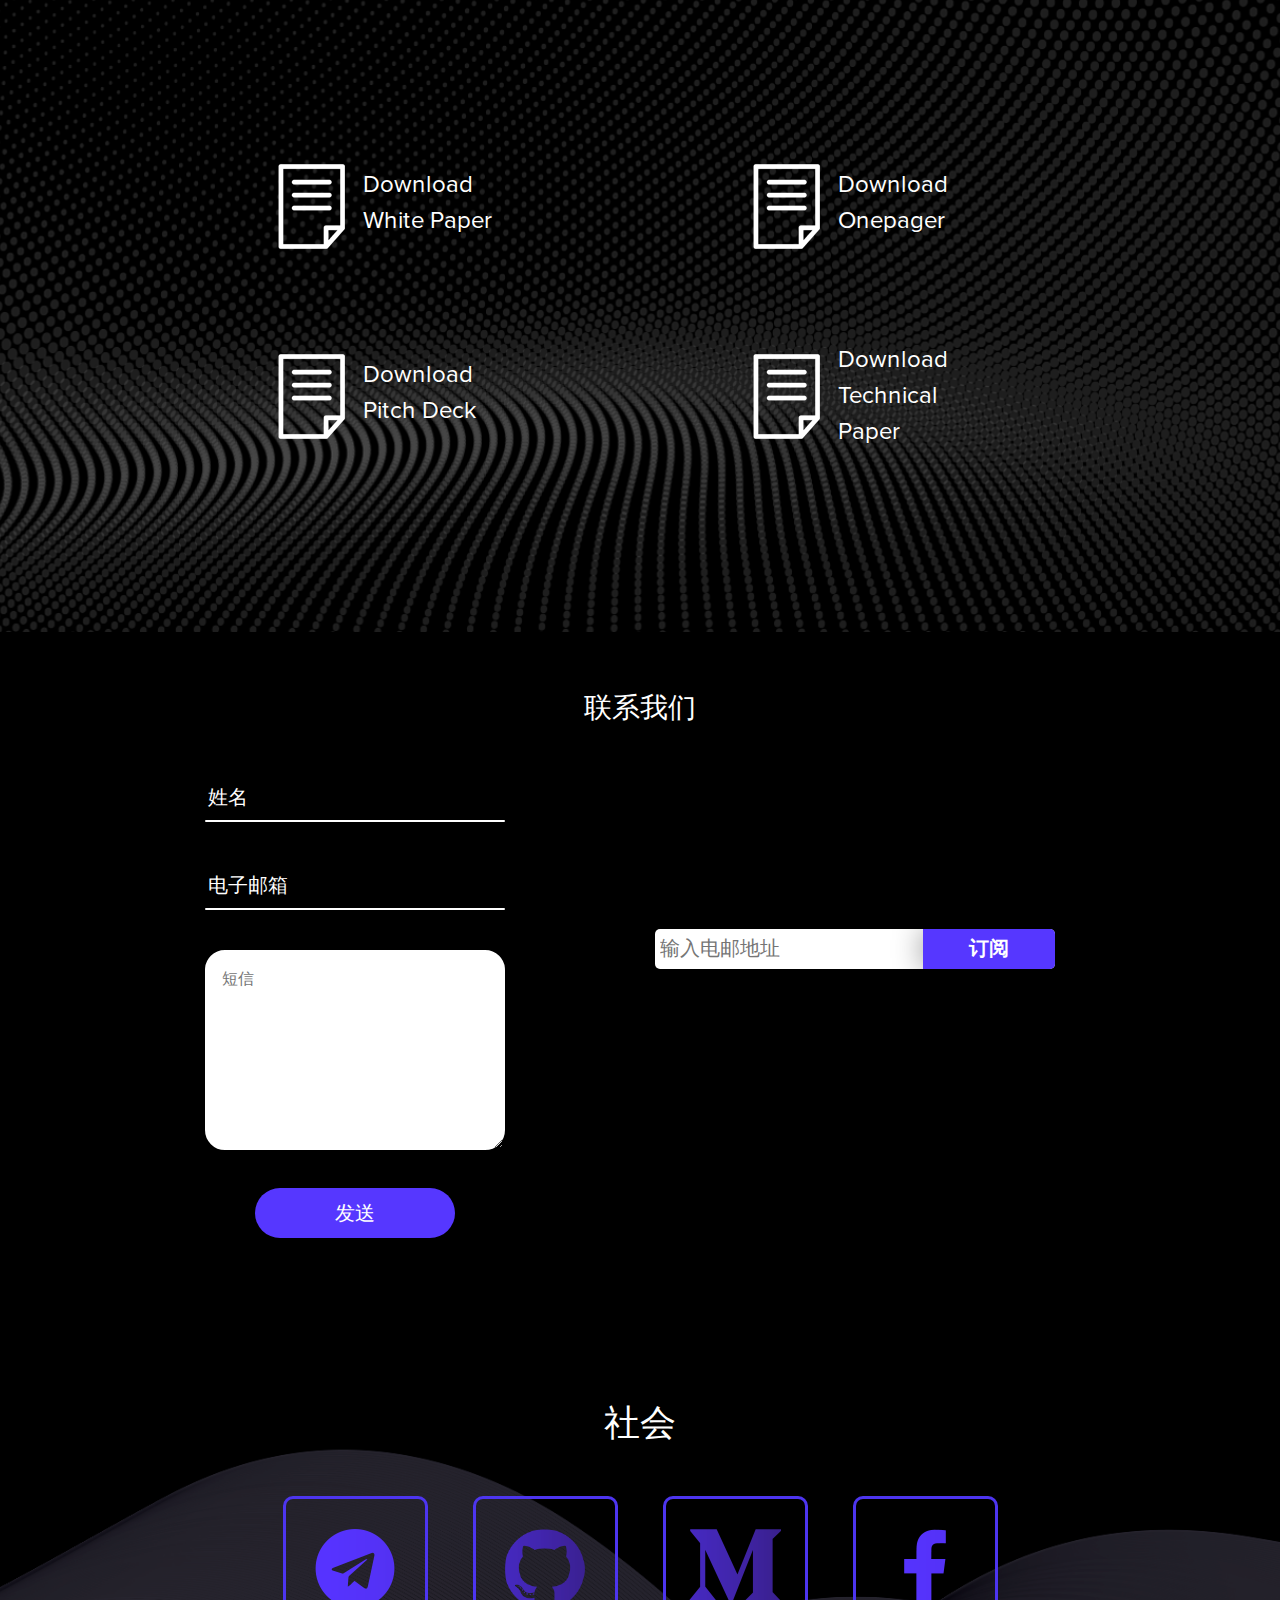
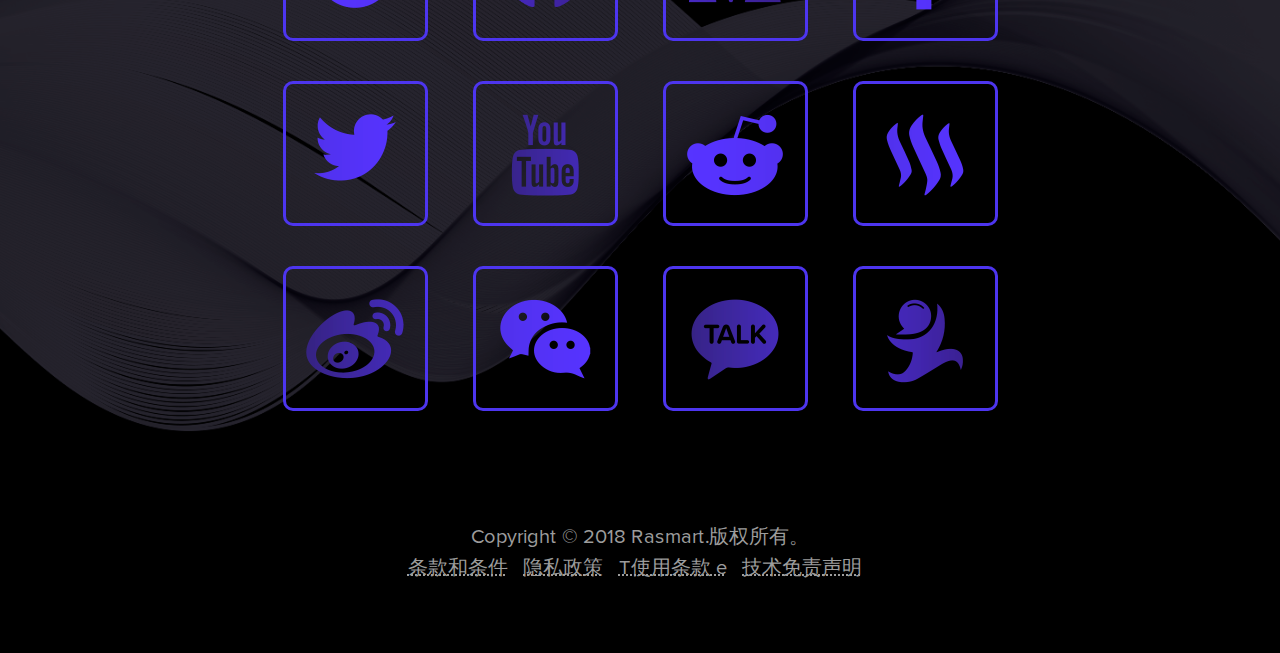
==== commit ee7d3c12: "Removed soon button style for testnet button" ====
--- a/cn/index.html
+++ b/cn/index.html
@@ -180,9 +180,7 @@
 				<div class="col-lg-5 col-12">
 					<div class="header__btn_wrapper">
 						<a href="https://github.com/Ra-Smart" class="header__btn">GitHub</a>
-						<a href="#" class="header__btn mr0 upper testnet_animat soon_btn" 
-					><b>Testnet</b></a>
-					
+						<a href="https://testnet.rasmart.io" class="header__btn mr0 upper"><b>Testnet</b></a>
 					</div>
 				</div>
 			</div>
